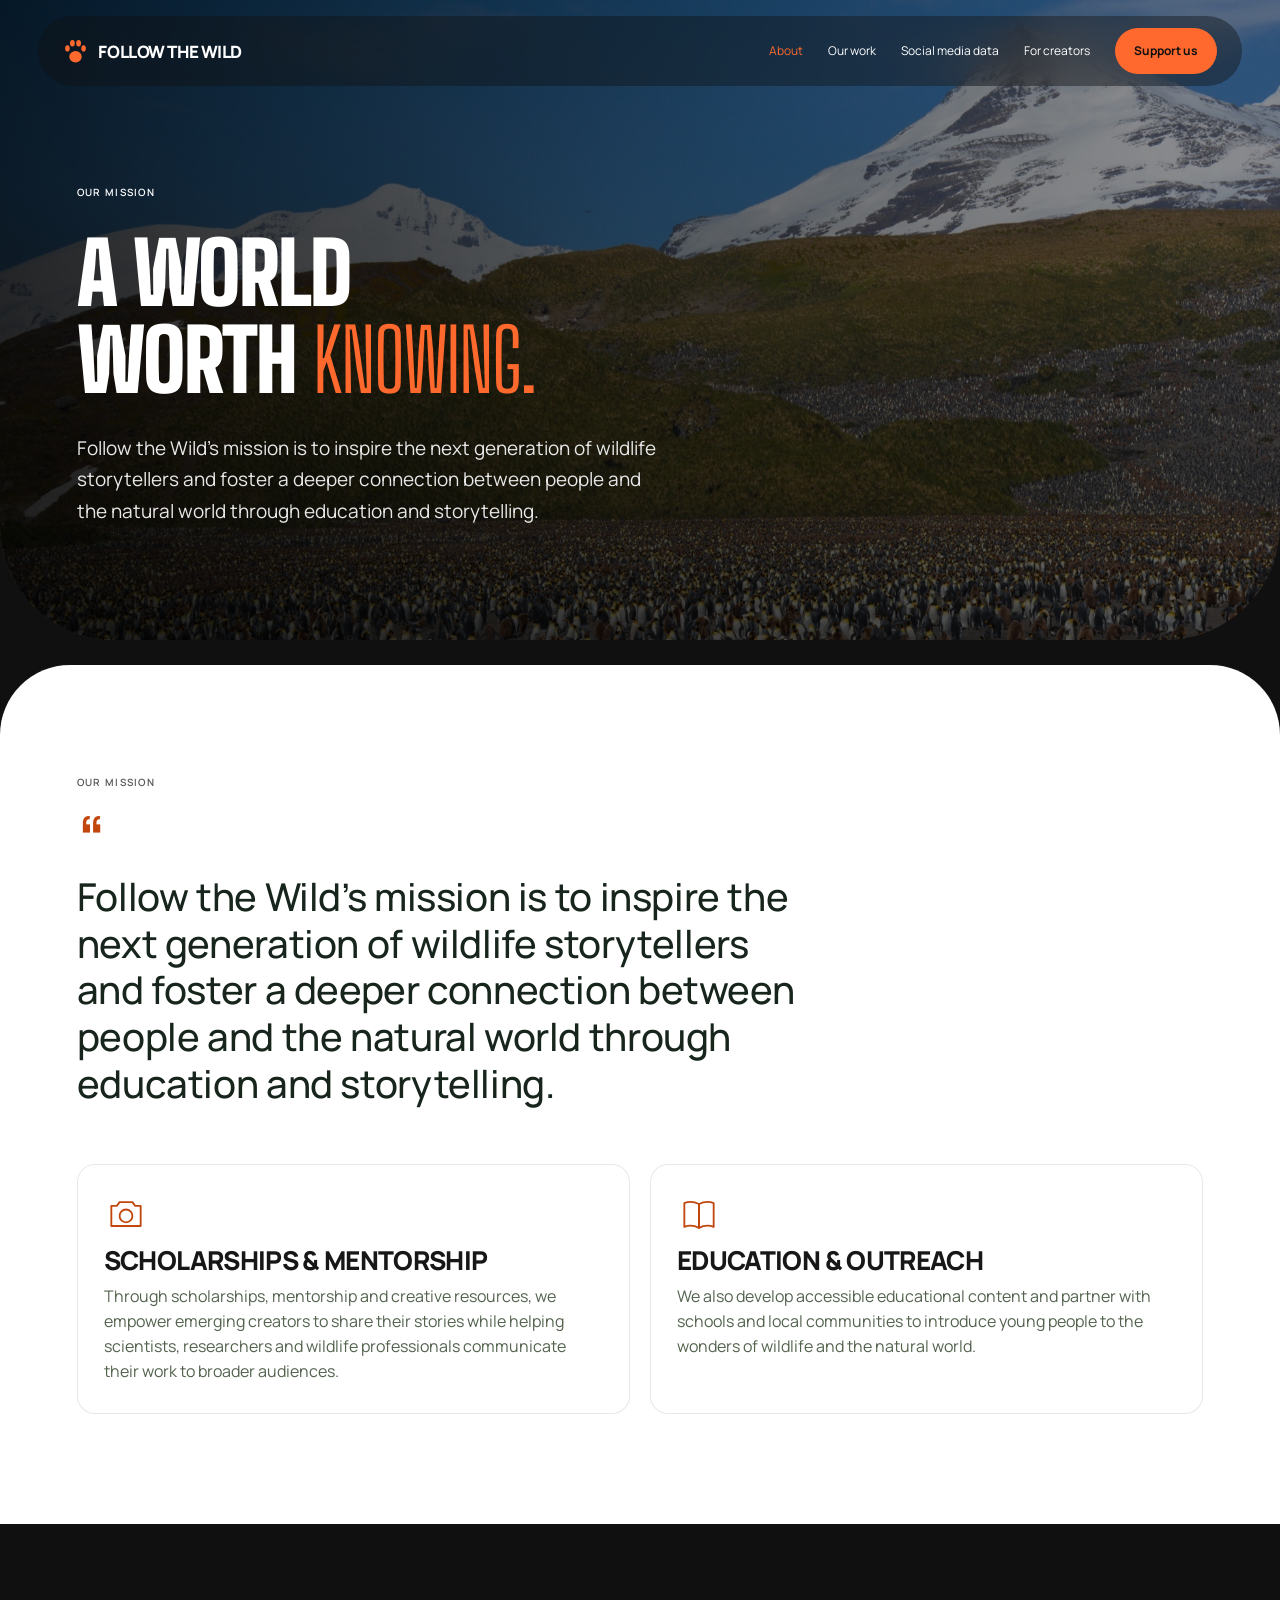
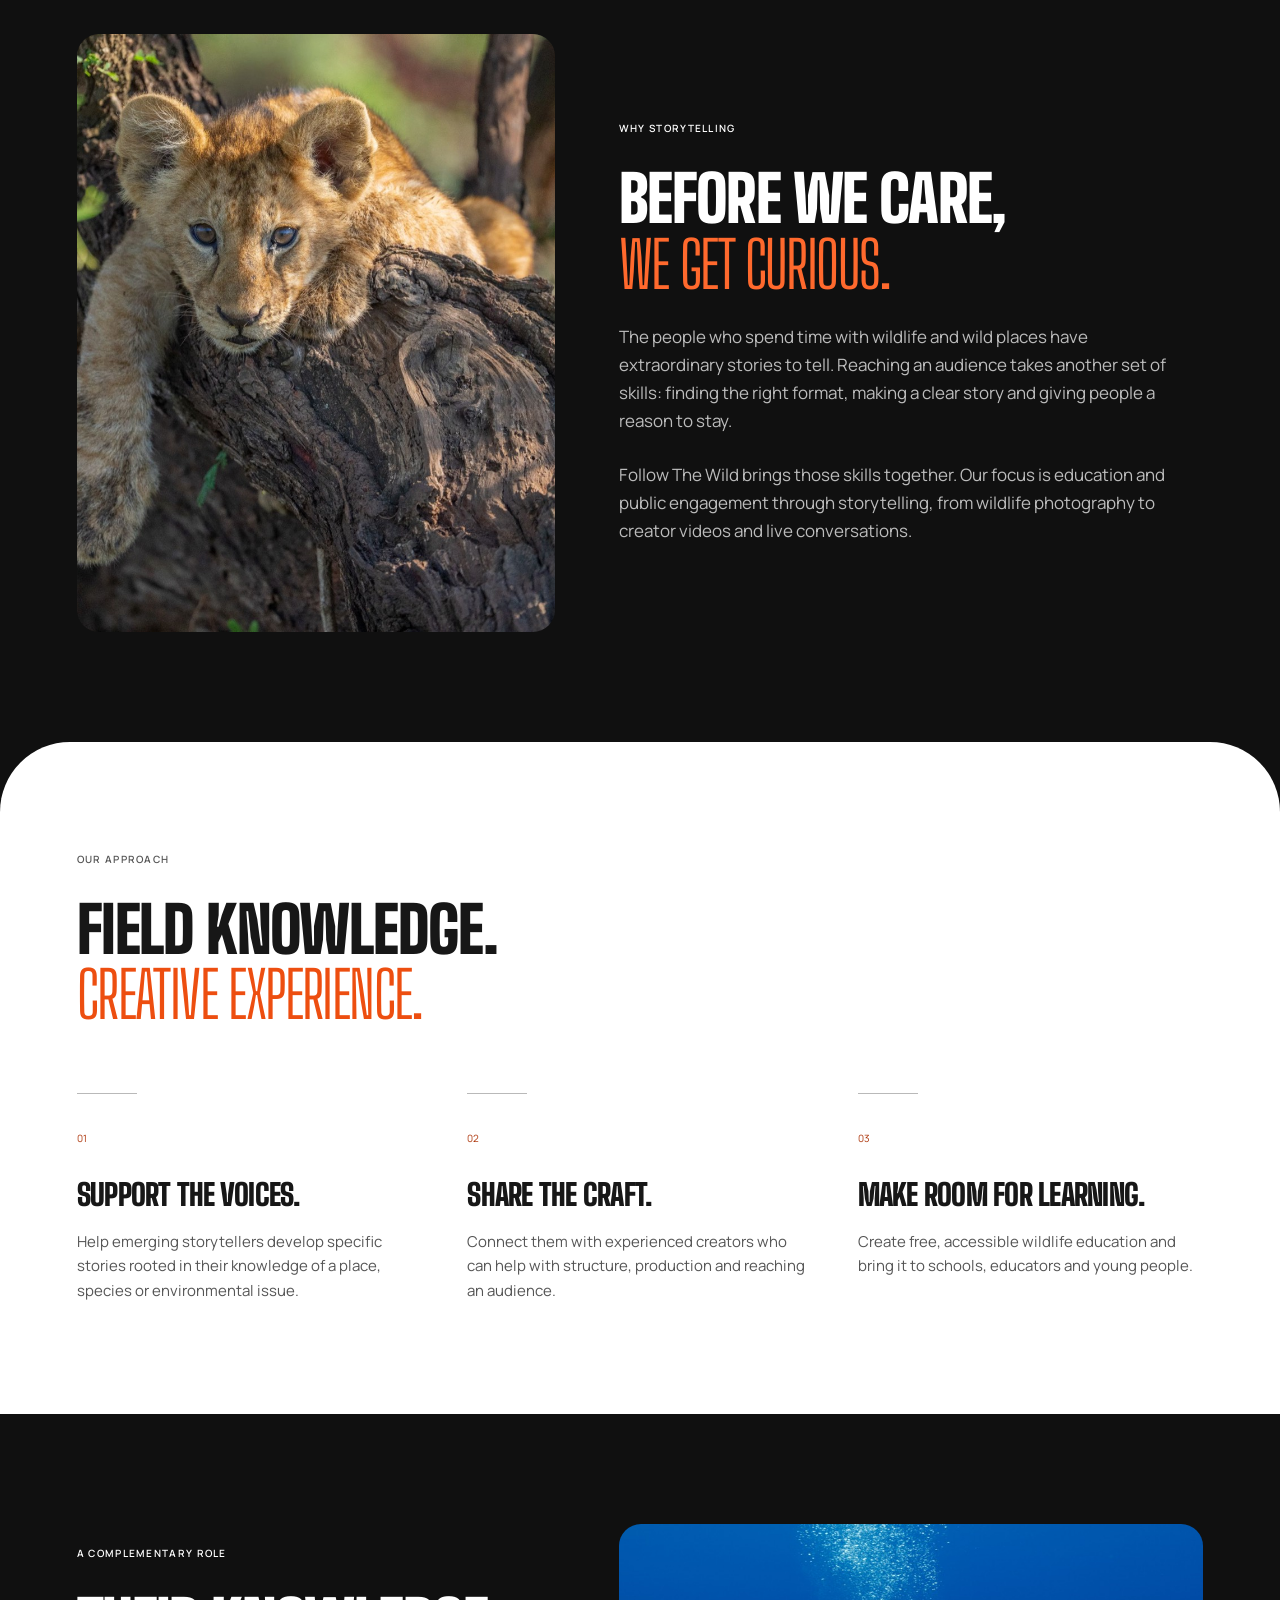
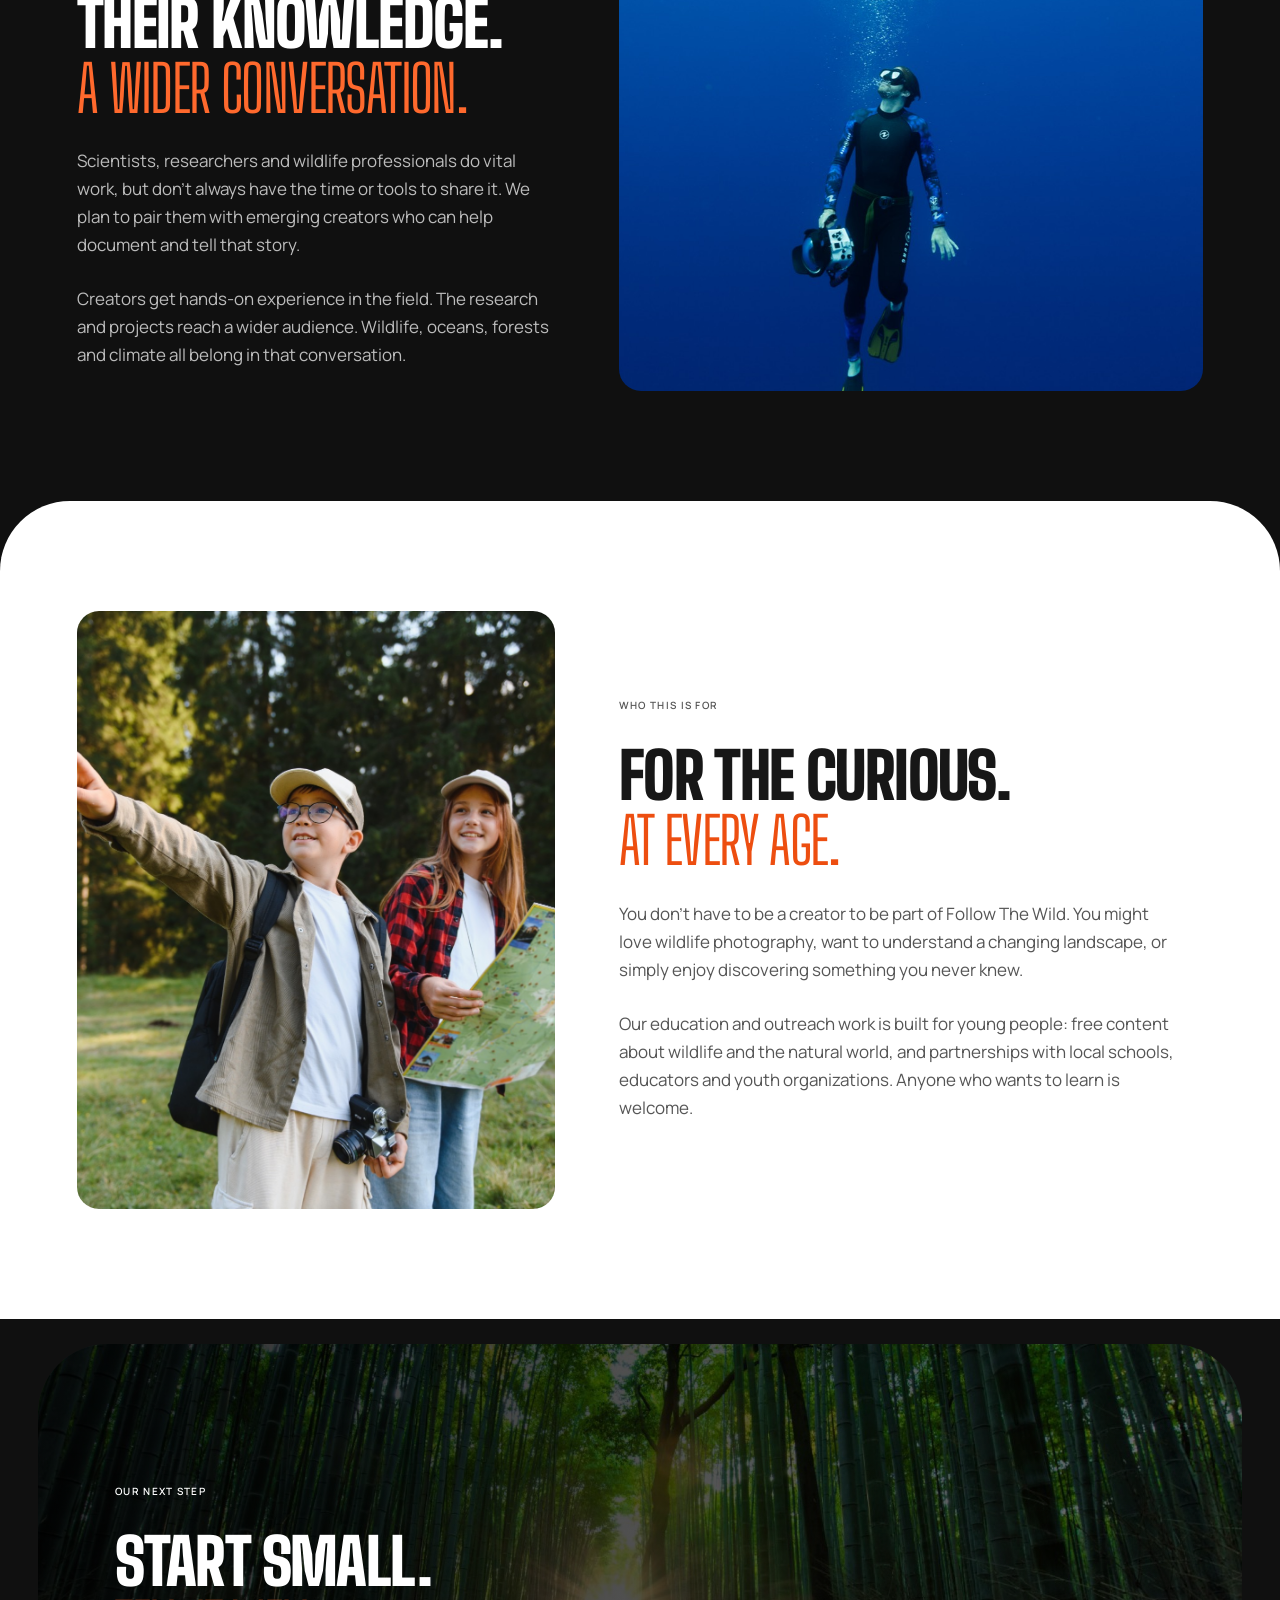
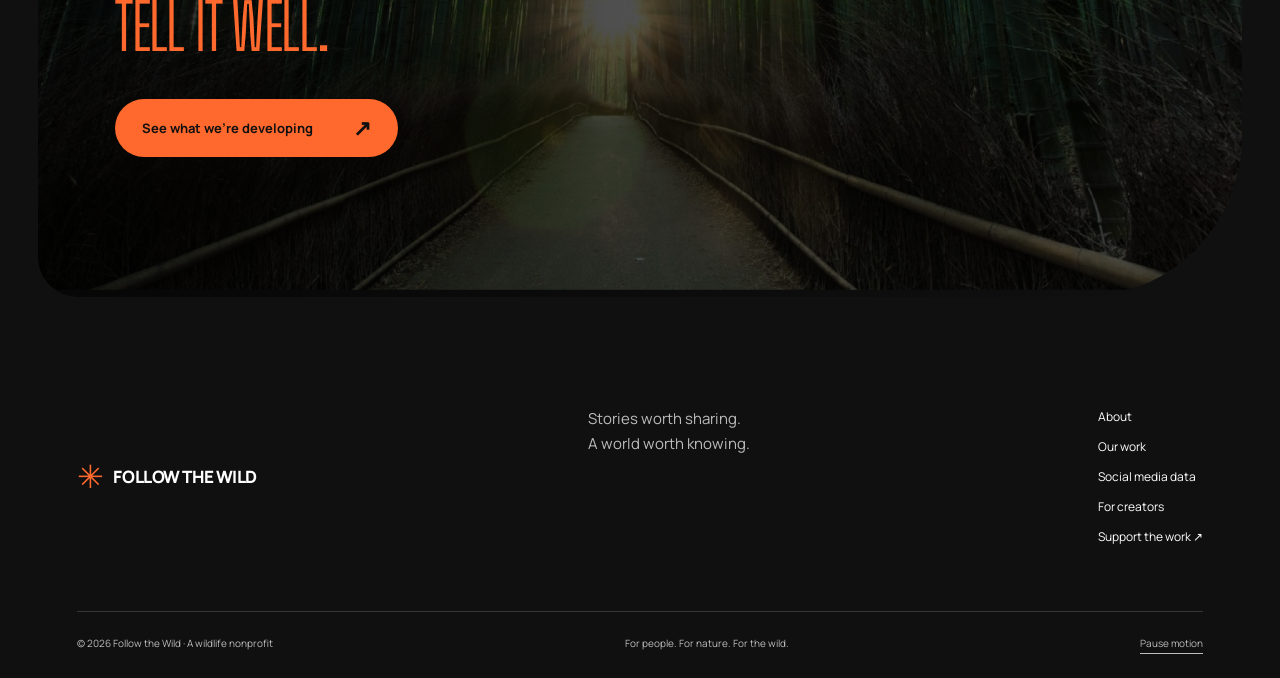
==== about.html @ df93e4a2 "Break up the white on Social media data with two dark sections Co-Authored-By: Claude Opus 5.5 <nore" ====
<!doctype html>
<html lang="en"><head><meta charset="utf-8"><meta name="viewport" content="width=device-width, initial-scale=1"><title>About · Follow the Wild</title><meta name="description" content="Inspiring the next generation of wildlife storytellers and connecting people with the natural world through education and storytelling."><meta property="og:title" content="About · Follow the Wild"><meta property="og:description" content="Inspiring the next generation of wildlife storytellers and connecting people with the natural world through education and storytelling."><meta property="og:image" content="https://followthewild.org/assets/share.jpg"><meta name="theme-color" content="#101b16"><link rel="canonical" href="https://followthewild.org/about.html"><link rel="preconnect" href="https://fonts.googleapis.com"><link rel="preconnect" href="https://fonts.gstatic.com" crossorigin><link href="https://fonts.googleapis.com/css2?family=Manrope:wght@400;500;600;700;800&display=swap" rel="stylesheet"><link rel="stylesheet" href="assets/site.87edfcbe4a2d.css"><link rel="stylesheet" href="assets/organic.951cd10a97c9.css"><script src="assets/site.c8171e35bf1b.js" defer></script><link rel="stylesheet" href="https://fonts.googleapis.com/css2?family=Big+Shoulders+Display:wght@900&display=swap"></head>
<body class="inner-page"><a class="skip" href="#main">Skip to content</a><header class="site-nav"><a class="brand" href="index.html?release=20261112-1"><svg class="brand-paw" viewBox="0 0 24 28" aria-hidden="true"><g fill="currentColor"><ellipse cx="12" cy="19" rx="6" ry="5.5"/><ellipse cx="4.2" cy="11" rx="2.2" ry="3"/><ellipse cx="9" cy="6" rx="2.3" ry="3.2"/><ellipse cx="15" cy="6" rx="2.3" ry="3.2"/><ellipse cx="19.8" cy="11" rx="2.2" ry="3"/></g></svg> FOLLOW THE WILD</a><nav aria-label="Main navigation"><a href="about.html?release=20261112-1" aria-current="page">About</a><a href="programs.html?release=20261112-1">Our work</a><a href="why-it-matters.html?release=20261112-1">Social media data</a><a class="creator-nav" href="get-involved.html?release=20261112-1">For creators</a><a class="button small" href="support.html?release=20261112-1">Support us</a></nav><button class="menu-toggle" aria-expanded="false" aria-controls="mobile-nav">Menu +</button></header><nav id="mobile-nav" class="mobile-nav" aria-label="Mobile navigation" hidden><a href="about.html?release=20261112-1" aria-current="page">About</a><a href="programs.html?release=20261112-1">Our work</a><a href="why-it-matters.html?release=20261112-1">Social media data</a><a href="get-involved.html?release=20261112-1">For creators</a><a href="support.html?release=20261112-1">Support us</a></nav><main id="main"><section class="page-hero"><img src="assets/photos/penguin-colony.jpg" alt="" class="hero-image"><div class="wrap"><p class="eyebrow">Our mission</p><h1>A world<br>worth <em>knowing.</em></h1><p class="intro">Follow the Wild’s mission is to inspire the next generation of wildlife storytellers and foster a deeper connection between people and the natural world through education and storytelling.</p></div></section><section class="section light ab-mission"><div class="wrap"><p class="eyebrow">Our mission</p><p class="ab-statement reveal">Follow the Wild’s mission is to inspire the next generation of wildlife storytellers and foster a deeper connection between people and the natural world through education and storytelling.</p><div class="ab-pair"><article class="wk-tile reveal"><svg class="wk-icon" viewBox="0 0 48 48" aria-hidden="true"><path d="M8 14h6l3-4h14l3 4h6v22H8z"/><circle cx="24" cy="25" r="7"/></svg><h3>Scholarships &amp; mentorship</h3><p>Through scholarships, mentorship and creative resources, we empower emerging creators to share their stories while helping scientists, researchers and wildlife professionals communicate their work to broader audiences.</p></article><article class="wk-tile reveal"><svg class="wk-icon" viewBox="0 0 48 48" aria-hidden="true"><path d="M8 11c5-2 10-2 16 1v26c-6-3-11-3-16-1z"/><path d="M40 11c-5-2-10-2-16 1v26c6-3 11-3 16-1z"/></svg><h3>Education &amp; outreach</h3><p>We also develop accessible educational content and partner with schools and local communities to introduce young people to the wonders of wildlife and the natural world.</p></article></div></div></section><section class="section  wk-feature"><div class="wrap"><div class="wk-split"><figure class="wk-photo reveal"><img src="assets/photos/field/cub-in-tree.jpg" alt="A young cub peering out from a tree" loading="lazy"></figure><div><p class="eyebrow">Why storytelling</p><h2 class="reveal">Before we care,<br><em>we get curious.</em></h2><p class="body-copy">The people who spend time with wildlife and wild places have extraordinary stories to tell. Reaching an audience takes another set of skills: finding the right format, making a clear story and giving people a reason to stay.</p><p class="body-copy">Follow The Wild brings those skills together. Our focus is education and public engagement through storytelling, from wildlife photography to creator videos and live conversations.</p></div></div></div></section><section class="section light"><div class="wrap"><p class="eyebrow">Our approach</p><h2 class="reveal">Field knowledge.<br><em>Creative experience.</em></h2><div class="steps"><article class="reveal"><span>01</span><h3>Support the voices.</h3><p>Help emerging storytellers develop specific stories rooted in their knowledge of a place, species or environmental issue.</p></article><article class="reveal"><span>02</span><h3>Share the craft.</h3><p>Connect them with experienced creators who can help with structure, production and reaching an audience.</p></article><article class="reveal"><span>03</span><h3>Make room for learning.</h3><p>Create free, accessible wildlife education and bring it to schools, educators and young people.</p></article></div></div></section><section class="section  wk-feature"><div class="wrap"><div class="wk-split wk-flip"><figure class="wk-photo reveal"><img src="assets/photos/diver.jpg" style="object-position:50% 68%" alt="A diver exploring underwater" loading="lazy"></figure><div><p class="eyebrow">A complementary role</p><h2 class="reveal">Their knowledge.<br><em>A wider conversation.</em></h2><p class="body-copy">Scientists, researchers and wildlife professionals do vital work, but don’t always have the time or tools to share it. We plan to pair them with emerging creators who can help document and tell that story.</p><p class="body-copy">Creators get hands-on experience in the field. The research and projects reach a wider audience. Wildlife, oceans, forests and climate all belong in that conversation.</p></div></div></div></section><section class="section light wk-feature"><div class="wrap"><div class="wk-split"><figure class="wk-photo reveal"><img src="assets/photos/kids-explorers.jpg" alt="Two kids exploring outdoors with a map and a camera" loading="lazy"></figure><div><p class="eyebrow">Who this is for</p><h2 class="reveal">For the curious.<br><em>At every age.</em></h2><p class="body-copy">You don’t have to be a creator to be part of Follow The Wild. You might love wildlife photography, want to understand a changing landscape, or simply enjoy discovering something you never knew.</p><p class="body-copy">Our education and outreach work is built for young people: free content about wildlife and the natural world, and partnerships with local schools, educators and youth organizations. Anyone who wants to learn is welcome.</p></div></div></div></section><section class="closing"><img src="assets/photos/bamboo-path.jpg" alt="A path through a bamboo forest with sunlight at the end" loading="lazy"><div class="wrap"><p class="eyebrow">Our next step</p><h2 class="reveal">Start small.<br><em>Tell it well.</em></h2><a class="button" href="programs.html?release=20261112-1">See what we’re developing <span>↗</span></a></div></section></main><footer><div class="footer-top"><a class="brand" href="index.html?release=20261112-1"><span class="brand-symbol">✳</span> FOLLOW THE WILD</a><p>Stories worth sharing.<br>A world worth knowing.</p><div class="footer-links"><a href="about.html?release=20261112-1" aria-current="page">About</a><a href="programs.html?release=20261112-1">Our work</a><a href="why-it-matters.html?release=20261112-1">Social media data</a><a href="get-involved.html?release=20261112-1">For creators</a><a href="support.html?release=20261112-1">Support the work ↗</a></div></div><div class="footer-base"><span>© 2026 Follow the Wild · A wildlife nonprofit</span><span>For people. For nature. For the wild.</span><button id="motion-toggle" aria-pressed="false">Pause motion</button></div></footer></body></html>
---- assets/site.87edfcbe4a2d.css ----
:root{--bg:#101b16;
  --panel:#17271f;
  --ink:#eff0e8;
  --muted:#abb8ad;
  --orange:#ff692d;
  --paper:#e9ede4;
  --dark:#17251c;
  --rule:rgba(225,235,219,.18);
  --display:'Big Shoulders Display',Impact,'Arial Narrow',sans-serif;
  --body:'Public Sans',Arial,sans-serif;
  --mono:'IBM Plex Mono',monospace;
  color-scheme:dark}
*{box-sizing:border-box}
html{scroll-behavior:smooth;
  scroll-padding-top:100px}
body{margin:0;
  background:var(--bg);
  color:var(--ink);
  font:400 16px/1.65 var(--body);
  overflow-x:hidden}
a{color:inherit;
  text-decoration:none}
button,input,textarea{font:inherit}
button,a,input,textarea,summary{-webkit-tap-highlight-color:transparent}
button{cursor:pointer}
button:focus-visible,a:focus-visible,input:focus-visible,textarea:focus-visible,summary:focus-visible{outline:3px solid var(--orange);
  outline-offset:5px}
img{display:block;
  max-width:100%;
  object-fit:cover}
h1,h2,h3,p,figure{margin:0}
h1,h2,h3{font-family:var(--display);
  font-weight:800;
  line-height:.96;
  text-transform:uppercase}
h1{font-size:clamp(72px,9vw,144px);
  letter-spacing:-.025em}
h2{font-size:clamp(46px,5.9vw,88px);
  letter-spacing:-.025em}
h3{font-size:32px;
  line-height:1.05}
em{font-style:normal;
  color:var(--orange)}
[hidden]{display:none!important}
.wrap{width:min(1440px,100%);
  padding:0 6vw;
  margin:auto}
.eyebrow{font:500 11px/1.5 var(--mono);
  text-transform:uppercase;
  letter-spacing:.15em;
  margin-bottom:30px}
.button{display:inline-flex;
  align-items:center;
  justify-content:space-between;
  gap:40px;
  padding:17px 24px;
  background:var(--orange);
  color:#101b16;
  font-size:13px;
  font-weight:700;
  border:1px solid transparent;
  transition:background .2s,transform .2s}
.button:hover{background:#ff8a59;
  transform:translateY(-3px)}
.button span{font-size:22px;
  line-height:1}
.button.small{padding:12px 18px;
  font-size:12px;
  gap:24px}
.text-link{display:inline-block;
  padding-bottom:5px;
  border-bottom:1px solid var(--orange);
  font-weight:600;
  font-size:14px;
  margin-top:26px}
.skip{position:fixed;
  top:-100px;
  left:20px;
  z-index:101;
  padding:12px;
  background:var(--orange);
  color:var(--bg)}
.skip:focus{top:10px}
.site-nav{height:88px;
  padding:0 4vw;
  position:fixed;
  top:0;
  left:0;
  right:0;
  z-index:50;
  display:flex;
  align-items:center;
  justify-content:space-between;
  border-bottom:1px solid rgba(255,255,255,.18);
  transition:background .3s;
  backdrop-filter:blur(6px);
  background:rgba(9,17,12,.25)}
.site-nav.scrolled{background:rgba(16,27,22,.95)}
.brand{display:flex;
  align-items:center;
  gap:10px;
  font:800 24px/1 var(--display);
  letter-spacing:.01em;
  white-space:nowrap}
.brand-symbol{font:40px/1 Arial;
  color:var(--orange)}
.site-nav nav{display:flex;
  align-items:center;
  gap:34px}
.site-nav nav>a:not(.button){font-size:12px}
.site-nav a[aria-current]{color:var(--orange)}
.menu-toggle{display:none;
  color:var(--ink);
  background:none;
  border:1px solid var(--rule);
  padding:9px 14px}
.mobile-nav{position:fixed;
  inset:80px 0 0;
  z-index:49;
  padding:40px 6vw;
  background:var(--bg)}
.mobile-nav a{display:block;
  font:800 40px/1.5 var(--display);
  border-bottom:1px solid var(--rule)}
.hero{height:min(960px,100svh);
  min-height:720px;
  position:relative;
  isolation:isolate;
  background:#142218;
  overflow:hidden}
.hero-image{position:absolute;
  inset:0;
  width:100%;
  height:100%;
  z-index:-3}
.hero .hero-image{object-position:70% 40%;
  animation:kenburns 22s ease-in-out infinite alternate;
  filter:brightness(.75)}
.hero:after,.page-hero:after{content:'';
  position:absolute;
  inset:0;
  z-index:-2;
  background:linear-gradient(90deg,rgba(9,21,14,.88),rgba(9,21,14,.2) 78%),linear-gradient(0deg,rgba(9,21,14,.55),transparent 60%)}
.hero-content{height:100%;
  display:flex;
  flex-direction:column;
  justify-content:flex-end;
  padding-top:140px;
  padding-bottom:32px}
.hero .eyebrow{margin-bottom:16px;
  font-size:10px}
.live-dot{display:inline-block;
  width:6px;
  height:6px;
  border-radius:50%;
  background:var(--orange);
  margin-right:8px;
  box-shadow:0 0 16px var(--orange);
  animation:pulse 2s infinite}
.hero h1{font-size:clamp(88px,13.5vw,210px);
  line-height:.85;
  letter-spacing:-.025em;
  margin:10px 0 34px}
.verb-slot{height:.93em;
  display:block;
  overflow:hidden}
.verb-slot>span{display:inline-block;
  transition:transform .45s cubic-bezier(.7,0,.25,1),opacity .4s;
  transform:translateY(0);
  opacity:1}
.verb-slot>span.out{transform:translateY(-105%);
  opacity:0}
.verb-slot>span.enter{transition:none;
  transform:translateY(105%);
  opacity:0}
.wild-word{display:block;
  color:var(--orange)}
.hero-bottom{display:flex;
  align-items:center;
  justify-content:space-between;
  gap:30px;
  max-width:980px}
.hero-bottom p{font-size:16px;
  line-height:1.6}
.hero-caption{display:flex;
  justify-content:space-between;
  padding-top:38px;
  margin-top:34px;
  border-top:1px solid var(--rule);
  font:10px/1.5 var(--mono);
  letter-spacing:.08em}
.hero-index{position:absolute;
  right:4vw;
  top:50%;
  font:11px var(--mono);
  writing-mode:vertical-rl;
  letter-spacing:.1em}
.hero-index span{color:var(--orange)}
.hero-lines{position:absolute;
  inset:0 4vw;
  border-inline:1px solid rgba(255,255,255,.07);
  z-index:-1;
  pointer-events:none}
.ticker{background:var(--orange);
  color:var(--bg);
  overflow:hidden;
  padding:14px 0;
  font:800 26px/1 var(--display);
  letter-spacing:.03em}
.ticker>div{display:flex;
  width:max-content;
  white-space:pre;
  animation:marquee 45s linear infinite}
.ticker i{font:24px/1 Arial;
  padding:0 32px}
.section{padding:115px 0}
.light{background:var(--paper);
  color:var(--dark)}
.light .eyebrow{color:#61705f}
.light em{color:#b93e0d}
.manifesto h2{max-width:1020px}
.offset-copy{margin:42px 0 0 45%;
  max-width:650px}
.offset-copy p+p{margin-top:20px}
.two-col{display:grid;
  grid-template-columns:1fr 1fr;
  gap:7vw;
  align-items:start}
.body-copy{margin-top:26px;
  max-width:560px;
  color:var(--muted);
  font-size:17px}
.light .body-copy{color:#53634e}
.section-top{display:grid;
  grid-template-columns:1.1fr .9fr;
  gap:8vw;
  align-items:center}
.stat-teaser{border-top:1px solid #bec9b7;
  padding-top:30px}
.stat-teaser strong{font:800 clamp(110px,14vw,200px)/1 var(--display);
  color:#b93e0d}
.stat-teaser .unit{font-size:.5em;
  vertical-align:top}
.stat-teaser p{font-size:20px}
.source-label{display:block;
  font:10px/1.6 var(--mono);
  margin-top:14px;
  opacity:.8}
.network{position:relative;
  aspect-ratio:600/440;
  align-self:center;
  margin:25px -15px}
.network svg{width:100%;
  height:100%}
.network-lines path{fill:none;
  stroke:var(--orange);
  stroke-width:1;
  stroke-dasharray:8 8;
  opacity:.5;
  animation:flow 30s linear infinite}
.orbit{fill:none;
  stroke:var(--rule);
  stroke-dasharray:3 8;
  transform-origin:center;
  animation:spin 75s linear infinite}
.orbit.second{animation-direction:reverse}
.node{position:absolute;
  background:var(--bg);
  border:1px solid #50604c;
  padding:9px 12px;
  font:9px var(--mono);
  letter-spacing:.05em;
  transform:translate(-50%,-50%);
  white-space:nowrap}
.n1{top:20%;
  left:18%}
.n2{top:16%;
  left:80%}
.n3{top:73%;
  left:87%}
.n4{top:77%;
  left:16%}
.node.center{top:50%;
  left:50%;
  width:100px;
  height:100px;
  border-radius:50%;
  display:flex;
  flex-direction:column;
  align-items:center;
  justify-content:center;
  background:var(--orange);
  border:0;
  color:var(--bg);
  font:800 25px/.9 var(--display);
  box-shadow:0 0 70px #ff692d18;
  animation:nodepulse 5s ease-in-out infinite}
.node.center b{font:800 38px/1 var(--display)}
.network-caption{position:absolute;
  bottom:-6%;
  width:100%;
  text-align:center;
  font:10px var(--mono);
  color:var(--muted)}
.photo-strip{display:grid;
  grid-template-columns:1fr 1.3fr 1fr;
  gap:12px;
  padding:0 3vw}
.photo-strip figure{height:420px;
  position:relative;
  overflow:hidden}
.photo-strip img{width:100%;
  height:100%;
  transition:transform 1.2s}
.photo-strip figure:hover img{transform:scale(1.06)}
.photo-strip figcaption{position:absolute;
  bottom:20px;
  left:20px;
  font:10px var(--mono);
  padding:6px 10px;
  background:#101b16a8}
.closing{position:relative;
  isolation:isolate;
  padding:150px 0;
  overflow:hidden}
.closing>img{position:absolute;
  inset:0;
  width:100%;
  height:100%;
  z-index:-2;
  filter:brightness(.45);
  object-position:50% 60%}
.closing:after{content:'';
  position:absolute;
  inset:0;
  background:linear-gradient(90deg,#101b16b0,transparent);
  z-index:-1}
.closing h2{max-width:1000px;
  margin-bottom:40px}
.closing em{color:#ff8757}
.page-hero{position:relative;
  isolation:isolate;
  min-height:650px;
  padding:190px 0 85px;
  overflow:hidden}
.page-hero .hero-image{filter:brightness(.68)}
.page-hero h1{max-width:1100px}
.intro{font-size:19px;
  max-width:590px;
  margin-top:28px;
  color:#e0e6db}
.steps{display:grid;
  grid-template-columns:repeat(3,1fr);
  gap:35px;
  margin-top:65px}
.steps article{border-top:1px solid var(--rule);
  padding-top:24px}
.light .steps article{border-color:#c0cab9}
.steps article>span{font:11px var(--mono);
  color:var(--orange)}
.light .steps article>span{color:#99400e}
.steps h3{margin:30px 0 20px}
.steps p{font-size:15px;
  color:var(--muted)}
.light .steps p{color:#53634e}
.collaboration-list{margin-top:100px}
.collaboration-list article{display:grid;
  grid-template-columns:.2fr 1fr 1fr;
  gap:30px;
  border-top:1px solid var(--rule);
  padding-block:35px;
  align-items:center}
.collaboration-list article>span{font:12px var(--mono);
  color:var(--orange)}
.collaboration-list article p{color:var(--muted);
  font-size:15px}
.join-note{margin-top:35px;
  padding:25px 0;
  border-top:1px solid #bac5b4}
.join-note p{font-size:15px;
  margin-top:10px}
.join-panel{background:#dce3d5;
  padding:35px;
  color:var(--dark)}
.preview-note{font-size:12px;
  margin-top:12px;
  color:#52624a}
.join-panel form{margin-top:25px}
.join-panel label,.join-panel legend{display:block;
  font-size:12px;
  font-weight:600;
  margin-bottom:8px}
.join-panel label>span:not(.chips span),legend span{font-size:10px;
  color:#52624a;
  font-weight:400}
input:not([type=checkbox]),textarea{width:100%;
  background:#eef1e9;
  border:1px solid #b5c1ab;
  border-radius:0;
  padding:12px;
  color:var(--dark);
  margin-bottom:20px;
  font-size:15px}
fieldset{border:0;
  margin:0 0 22px;
  padding:0}
.chips{display:flex;
  flex-wrap:wrap;
  gap:6px}
.chips label{position:relative;
  cursor:pointer;
  margin:0}
.chips input{position:absolute;
  opacity:0}
.chips span{display:block;
  padding:8px 12px;
  border:1px solid #aebba3;
  font-size:11px}
.chips input:checked+span{background:var(--dark);
  color:var(--paper);
  border-color:var(--dark)}
.chips input:focus-visible+span{outline:3px solid var(--orange);
  outline-offset:2px}
#form-status{font-size:13px;
  margin-top:18px}
.faq details{border-top:1px solid var(--rule);
  padding:24px 0}
.faq summary{cursor:pointer;
  font-size:17px;
  list-style:none;
  display:flex;
  justify-content:space-between;
  gap:20px}
.faq summary:after{content:'+';
  color:var(--orange)}
.faq details[open] summary:after{content:'−'}
.faq details p{color:var(--muted);
  font-size:15px;
  padding-top:20px}
.why-hero{padding:190px 0 95px;
  background:radial-gradient(ellipse at 90% 10%,#354329,#101b16 65%);
  position:relative;
  overflow:hidden}
.why-hero h1{max-width:1100px}
.why-hero .intro{max-width:650px}
.why-hero:after{content:'';
  width:500px;
  height:500px;
  border:1px solid #ff692d40;
  border-radius:50%;
  position:absolute;
  right:-180px;
  top:70px;
  box-shadow:0 0 0 80px #ff692d08,0 0 0 160px #ff692d05;
  pointer-events:none}
.chapter{display:flex;
  align-items:center;
  justify-content:space-between;
  border-bottom:1px solid #bfc8b7;
  padding-bottom:20px;
  margin-bottom:45px;
  font:11px var(--mono);
  letter-spacing:.06em}
.chart-layout{display:grid;
  grid-template-columns:.8fr 1.2fr;
  gap:7vw;
  align-items:start}
.chart-layout h2{font-size:clamp(45px,5vw,74px)}
.chart-layout p{margin-top:25px;
  color:#53634e}
.chart-head{font-size:13px;
  font-weight:600;
  margin-bottom:25px}
.chart-sub{font:10px/1.6 var(--mono);
  opacity:.8;
  margin-bottom:28px}
.bar-row{margin-bottom:25px}
.bar-label{display:flex;
  justify-content:space-between;
  align-items:center;
  font-size:13px;
  margin-bottom:8px}
.bar-label b{font:800 26px var(--display)}
.bar-track{background:#cfd8c6;
  height:22px;
  position:relative}
.bar-fill{height:100%;
  width:var(--value);
  background:#bd440f;
  transform-origin:left;
  transition:transform 1.4s cubic-bezier(.16,1,.3,1);
  transition-delay:var(--delay,0s)}
.bar-row:nth-of-type(2) .bar-fill{background:#75806a}
.bar-row:nth-of-type(3) .bar-fill{background:#889779}
.bar-row:nth-of-type(4) .bar-fill{background:#9aaa89}
.chart-axis{display:flex;
  justify-content:space-between;
  font:9px var(--mono);
  margin-top:12px;
  color:#52624a}
.chart-source{border-top:1px solid #bfc8b7;
  padding-top:16px;
  margin-top:24px;
  font:10px/1.8 var(--mono);
  color:#52624a}
.chart-source a{text-decoration:underline;
  text-underline-offset:3px}
.dark-chart .chapter{border-color:var(--rule)}
.dark-chart .chart-layout p{color:var(--muted)}
.line-chart{width:100%;
  height:auto;
  overflow:visible}
.line-chart text{font-family:var(--mono);
  font-size:12px;
  fill:var(--muted)}
.line-chart .value-label{fill:var(--ink);
  font-family:var(--display);
  font-size:28px;
  font-weight:800}
.line-chart .grid{stroke:var(--rule);
  stroke-width:1}
.line-chart .line-path{fill:none;
  stroke:var(--orange);
  stroke-width:4;
  stroke-dasharray:1;
  stroke-dashoffset:0;
  transition:stroke-dashoffset 2s ease}
.line-chart .point{fill:var(--bg);
  stroke:var(--orange);
  stroke-width:3}
.dark-chart .chart-source{color:var(--muted);
  border-color:var(--rule)}
.data-notes{margin-top:40px;
  font-size:12px;
  color:var(--muted)}
.data-notes summary{cursor:pointer;
  color:var(--ink)}
.data-notes table{width:100%;
  border-collapse:collapse;
  margin-top:15px}
.data-notes th,.data-notes td{text-align:left;
  padding:10px 0;
  border-bottom:1px solid var(--rule)}
.evidence-pair{display:grid;
  grid-template-columns:1fr 1fr;
  gap:8vw;
  margin-top:55px}
.evidence-pair article{border-top:1px solid #bfc8b7;
  padding-top:30px}
.evidence-pair strong{font:800 100px/1 var(--display);
  color:#b93e0d}
.evidence-pair h3{font-size:28px;
  margin-top:16px}
.evidence-pair p{font-size:15px;
  color:#53634e;
  margin-top:16px}
.reading{max-width:800px;
  margin:auto}
.reading h2{margin-bottom:30px}
.reading p{color:var(--muted);
  font-size:18px;
  margin-top:20px}
.reading .text-link{color:var(--ink)}
footer{padding:65px 6vw 24px;
  border-top:1px solid var(--rule)}
.footer-top{display:grid;
  grid-template-columns:1fr 1fr auto;
  gap:35px;
  padding-bottom:65px}
.footer-top p{font-size:15px;
  color:var(--muted)}
.footer-links{display:grid;
  gap:10px;
  font-size:12px}
.footer-base{border-top:1px solid var(--rule);
  padding-top:24px;
  display:flex;
  justify-content:space-between;
  gap:20px;
  font:10px var(--mono);
  color:var(--muted)}
#motion-toggle{color:inherit;
  background:none;
  border:0;
  border-bottom:1px solid var(--muted);
  padding:0 0 3px;
  font:inherit}
.motion-on .reveal{opacity:0;
  transform:translateY(35px);
  transition:opacity .8s,transform 1s cubic-bezier(.16,1,.3,1)}
.motion-on .reveal.visible{opacity:1;
  transform:none}
.motion-on .chart:not(.visible) .bar-fill{transform:scaleX(0)}
.motion-on .chart:not(.visible) .line-path{stroke-dashoffset:1}
.motion-paused *{animation-play-state:paused!important;
  transition:none!important}
.motion-paused .reveal{opacity:1!important;
  transform:none!important}
.motion-paused .bar-fill{transform:none!important}
.motion-paused .line-path{stroke-dashoffset:0!important}
@keyframes kenburns{from{transform:scale(1)}
to{transform:scale(1.07)}
}
@keyframes marquee{to{transform:translateX(-50%)}
}
@keyframes pulse{50%{opacity:.5;
  box-shadow:0 0 5px var(--orange)}
}
@keyframes flow{to{stroke-dashoffset:-400}
}
@keyframes spin{to{transform:rotate(360deg)}
}
@keyframes nodepulse{50%{box-shadow:0 0 80px #ff692d40}
}

@media(min-width:1600px){.hero-content{padding-top:160px}
.hero h1{font-size:210px}
.hero{max-height:1100px}
}

@media(max-width:1000px){.site-nav nav{gap:20px}
.brand{font-size:21px}
.wrap{padding-inline:5vw}
.hero h1{font-size:16vw}
.hero{min-height:740px}
.photo-strip figure{height:320px}
.two-col{gap:5vw}
.section{padding:85px 0}
.network .node{font-size:8px}
.node.center{font-size:25px;
  width:80px;
  height:80px}
.n3{left:81%}
.n4{left:20%}
.footer-top{grid-template-columns:1fr 1fr}
.footer-links{grid-column:2;
  grid-row:1/3}
.chart-layout{gap:5vw}
.join-panel{padding:25px}
}

@media(max-width:760px){.site-nav{height:74px;
  padding-inline:5vw}
.site-nav nav{display:none}
.menu-toggle{display:block}
.mobile-nav{top:74px}
.hero{height:90svh;
  min-height:670px;
  max-height:900px}
.hero-content{padding-top:120px;
  padding-bottom:25px}
.hero .hero-image{object-position:65% 50%}
.hero:after{background:linear-gradient(0deg,rgba(9,21,14,.9),rgba(9,21,14,.15) 100%)}
.hero h1{font-size:21vw;
  margin-bottom:30px}
.hero .eyebrow{font-size:9px;
  max-width:250px}
.hero-bottom{display:block}
.hero-bottom p{font-size:14px}
.hero-bottom .button{margin-top:24px}
.hero-caption{padding-top:22px;
  margin-top:28px;
  font-size:8px;
  gap:20px}
.hero-caption>span{max-width:190px}
.hero-index{display:none}
.ticker{font-size:21px}
.ticker i{font-size:20px;
  padding:0 20px}
.section{padding:70px 0}
.eyebrow{font-size:10px;
  margin-bottom:24px}
h2{font-size:clamp(43px,10vw,65px)}
.offset-copy{margin:30px 0 0}
.offset-copy p{font-size:15px}
.two-col,.section-top,.chart-layout{grid-template-columns:1fr;
  gap:40px}
.body-copy{font-size:15px}
.network{margin:10px auto 25px;
  width:100%;
  max-width:540px}
.photo-strip{gap:8px;
  padding:0 5vw;
  grid-template-columns:1fr 1fr}
.photo-strip figure{height:260px}
.photo-strip figure:last-child{display:none}
.photo-strip figcaption{left:10px;
  bottom:10px;
  font-size:8px}
.stat-teaser strong{font-size:135px}
.stat-teaser p{font-size:18px}
.closing{padding:95px 0}
.page-hero{min-height:590px;
  padding:155px 0 65px}
.page-hero h1,.why-hero h1{font-size:clamp(65px,14vw,104px)}
.intro{font-size:16px}
.steps{grid-template-columns:1fr;
  gap:35px;
  margin-top:40px}
.steps h3{margin:18px 0 14px}
.collaboration-list{margin-top:55px}
.collaboration-list article{grid-template-columns:30px 1fr;
  gap:15px}
.collaboration-list article p{grid-column:2}
.footer-top{grid-template-columns:1fr;
  gap:25px;
  padding-bottom:35px}
.footer-links{grid-column:1;
  grid-row:auto;
  display:flex;
  flex-wrap:wrap;
  gap:20px}
.footer-base{flex-wrap:wrap;
  font-size:9px}
.footer-base>span:nth-child(2){display:none}
.why-hero{padding:155px 0 70px}
.why-hero:after{opacity:.3}
.chapter{font-size:9px;
  gap:20px}
.chart-layout h2{font-size:48px}
.evidence-pair{grid-template-columns:1fr;
  gap:45px}
.evidence-pair strong{font-size:100px}
.reading p{font-size:16px}
.join-panel{padding:24px}
.line-chart .value-label{font-size:24px}
.line-chart text{font-size:12px}
}

@media(prefers-reduced-motion:reduce){html{scroll-behavior:auto}
*,*:before,*:after{animation:none!important;
  transition:none!important}
.reveal{opacity:1!important;
  transform:none!important}
.bar-fill{transform:none!important}
.line-path{stroke-dashoffset:0!important}
}

.replay{display:inline-block;
  background:none;
  color:inherit;
  border:0;
  border-bottom:1px solid currentColor;
  font:10px var(--mono);
  padding:6px 0;
  margin-top:20px;
  opacity:.8}
.reading p.method-note{font-size:11px;
  color:var(--muted);
  border-top:1px solid var(--rule);
  margin-top:40px;
  padding-top:20px}

.network-caption{left:0}
.two-col>* ,.section-top>*,.chart-layout>*{min-width:0}
.chart-head{font-family:var(--body);
  font-size:14px;
  line-height:1.5;
  text-transform:none;
  letter-spacing:0}
.network{min-width:0}

@media(max-width:760px){.line-chart text{font-size:17px}
.line-chart .value-label{font-size:30px}
}
/* Creator-platform focus and the local donation demonstration. */
.platform-statement {padding:22px 6vw; display:flex; align-items:center; gap:35px; border-bottom:1px solid var(--rule);}
.platform-statement>span {font:10px var(--mono); color:var(--orange); letter-spacing:.12em; flex:none;}
.platform-statement p {font-size:15px;}
.mobile-break {display:none;}
.concepts {background:#17271f;}
.concept-intro {font-size:16px; max-width:440px; color:var(--muted);}
.concept-grid {display:grid; grid-template-columns:repeat(3,minmax(0,1fr)); gap:22px; margin-top:50px;}
.concept-card {border:1px solid var(--rule); background:var(--bg);}
.concept-image {height:260px; position:relative; overflow:hidden;}
.concept-image img {width:100%; height:100%; transition:transform 1s;}
.concept-card:hover img {transform:scale(1.06);}
.format-tag {position:absolute; left:15px; bottom:15px; font:10px var(--mono); background:var(--orange); color:var(--bg); padding:8px 12px;}
.concept-copy {padding:28px;}
.concept-copy .eyebrow {font-size:9px; color:var(--muted); margin-bottom:20px;}
.concept-copy h3 {font-size:32px; line-height:1.05;}
.concept-copy>p:last-child {font-size:14px; color:var(--muted); margin-top:22px;}
.funding-band {background:var(--paper); color:var(--dark); padding:85px 0; border-top:1px solid #bac5b4;}
.funding-inner {display:grid; grid-template-columns:1fr auto; gap:60px; align-items:center;}
.funding-inner h2 {font-size:clamp(44px,5vw,74px);}
.funding-inner em {color:#b93e0d;}
.funding-inner p:not(.eyebrow) {max-width:630px; color:#53634e; margin-top:25px; font-size:16px;}
.funding-action {display:grid; gap:14px; min-width:220px;}
.funding-action>span {font:10px var(--mono); color:#53634e;}
.interest-intro {font-size:13px; margin-top:16px; color:#46563f;}
.donation-layout {display:grid; grid-template-columns:1.1fr 1fr; gap:8vw; align-items:start;}
.donation-card {padding:36px; background:var(--dark); color:var(--ink); border:1px solid #40513a;}
.donation-card-top {display:flex; align-items:center; justify-content:space-between; gap:20px; margin-bottom:30px;}
.donation-card-top .eyebrow {color:var(--muted); margin:0;}
.demo-badge {font:9px var(--mono); letter-spacing:.08em; color:var(--orange); border:1px solid #ff692d66; padding:6px 9px;}
.donation-card h3 {font-size:42px;}
.donation-card>p {font-size:14px; color:var(--muted); margin:18px 0 28px;}
.donation-card legend {font-size:12px; margin-bottom:14px;}
.donation-card legend span {color:var(--muted); margin-left:7px;}
.donation-amounts {display:grid; grid-template-columns:repeat(4,1fr); gap:8px;}
.donation-amounts label {position:relative; cursor:pointer;}
.donation-amounts input {position:absolute; opacity:0;}
.donation-amounts span {display:block; padding:13px 8px; border:1px solid #697661; text-align:center; font-size:16px; font-weight:600; transition:background .2s,color .2s;}
.donation-amounts input:checked+span {background:var(--orange); color:var(--bg); border-color:var(--orange);}
.donation-amounts input:focus-visible+span {outline:3px solid var(--orange); outline-offset:3px;}
.custom-option {grid-column:1/-1;}
.custom-option span {font-size:12px;}
#custom-amount-wrap>label {display:block; font-size:12px; margin-bottom:8px;}
#custom-amount {background:#21341f; border-color:#697661; color:var(--ink);}
#custom-amount::placeholder {color:#a2b19a;}
.donation-submit {width:100%; margin-top:5px;}
.donation-submit #donate-label {font-size:14px;}
.donation-disclosure {font-size:11px; color:var(--muted); line-height:1.7; margin-top:16px;}
#donation-status {font-size:12px; margin-top:10px;}
.funding-stage {max-width:750px; border-top:1px solid var(--rule); margin-top:55px; padding-top:25px; font-size:13px; color:var(--muted);}
#donation-dialog {width:min(520px,calc(100% - 36px)); max-height:90svh; padding:40px; border:1px solid #697661; background:var(--bg); color:var(--ink);}
#donation-dialog::backdrop {background:#020a05cc; backdrop-filter:blur(8px);}
#donation-dialog h2 {font-size:60px; margin-top:30px;}
#donation-preview-amount {font-size:22px; margin:25px 0 15px;}
#donation-dialog-description {font-size:14px; color:var(--muted);}
#close-donation {margin-top:28px;}
.button:disabled {cursor:not-allowed; opacity:.6; transform:none;}
@media(min-width:761px) and (max-width:1050px) {.site-nav nav{gap:15px;} .site-nav .brand{font-size:19px;} .site-nav .button.small{padding:10px 14px; gap:15px;} .concept-copy{padding:22px;} .concept-image{height:220px;}}
@media(max-width:760px) {
.platform-statement {display:block; padding-block:22px;}
.platform-statement p {font-size:14px; margin-top:8px;}
.mobile-break {display:block;}
.concept-grid {grid-template-columns:1fr; gap:26px; margin-top:32px;}
.concept-image {height:240px;}
.concept-copy {padding:25px;}
.concept-intro {font-size:15px;}
.funding-inner {grid-template-columns:1fr; gap:30px;}
.funding-band {padding:65px 0;}
.funding-action {justify-self:start;}
.donation-layout {grid-template-columns:1fr; gap:40px;}
.donation-card {padding:26px;}
.donation-amounts {gap:6px;}
.donation-amounts span {font-size:14px; padding-inline:6px;}
.custom-option span {font-size:12px;}
#donation-dialog {padding:28px;}
#donation-dialog h2 {font-size:50px;}
}
@media(max-width:760px) {.page-hero h1{font-size:clamp(52px,14vw,104px);}}
---- assets/organic.951cd10a97c9.css ----
/* Soft forms, editorial typography and motion inspired by currents. */
:root{--bg:#14251f;--panel:#20382e;--ink:#f4f2e9;--muted:#b9c7bb;--orange:#d7a17d;--paper:#eeeee3;--dark:#233b30;--display:'Manrope',Arial,sans-serif;--body:'Manrope',Arial,sans-serif;--mono:'Manrope',Arial,sans-serif;--ease:cubic-bezier(.16,1,.3,1)}
h1,h2,h3{text-transform:none;font-weight:500;line-height:1.08;letter-spacing:-.055em}
h1{font-size:clamp(58px,7vw,112px)}h2{font-size:clamp(40px,5vw,76px)}h3{font-size:30px;letter-spacing:-.035em}
em{font-weight:400}.light em,.funding-inner em{color:#886047}
.eyebrow{letter-spacing:.13em;font-size:10px;font-weight:600}.brand{font-size:17px;letter-spacing:-.025em}.brand-symbol{font-size:32px}
.site-nav{border:0;inset:16px 3vw auto;height:70px;border-radius:100px;background:#14251f35;backdrop-filter:blur(18px);padding:0 25px;transition:background .5s,box-shadow .5s}
.site-nav.scrolled{background:#14251feb;box-shadow:0 8px 30px #08130d22}.site-nav nav{gap:25px}.button{border-radius:100px;padding:17px 26px;transition:background .5s,transform .6s var(--ease),box-shadow .6s}
.button:hover{background:#e3bc9e;transform:translateY(-4px);box-shadow:0 12px 30px #071e1720}.text-link{transition:letter-spacing .5s,border-color .5s}.text-link:hover{letter-spacing:.025em}.menu-toggle{border-radius:30px}
.hero{height:92svh;min-height:690px;max-height:1000px;border-radius:0 0 7vw 7vw}.hero-content{padding-bottom:45px;padding-top:145px;justify-content:center}.hero h1{font-size:clamp(88px,11.5vw,175px);line-height:1.05;letter-spacing:-.075em;margin:14px 0 30px;font-weight:500}.hero .eyebrow{margin-bottom:10px}.hero-caption{margin-top:35px;border:0}.hero-lines,.hero-index{display:none}.hero-bottom{max-width:900px}.hero-bottom p{font-size:17px}.wild-word{color:#e1b494}.hero:after{background:linear-gradient(90deg,#102019d9,#10201922 95%),linear-gradient(0deg,#10201955,transparent)}
.verb-slot{position:relative;height:1.12em;overflow:visible;perspective:900px}.verb-slot>span{transition:none;position:absolute;left:0;top:0;white-space:nowrap}.verb-letter{display:inline-block;transform-origin:50% 80%;will-change:transform,opacity}.verb-ghost{pointer-events:none}.hero .hero-image{animation:none;transform:scale(1.08) translateY(var(--drift,0px))}
.section{padding:110px 0;position:relative}.section.light{border-radius:70px 70px 0 0}.section.light+.section.light{border-radius:0}.audience-opening{margin-top:28px;padding:75px 0 30px!important}.audience-intro{max-width:650px;margin-top:25px;font-size:18px;color:#526452}.audience-opening+#home-daily{padding-top:35px}.audience-link{padding-top:0;padding-bottom:65px}.audience-link .text-link{margin-top:0}.chart-layout{gap:7vw}.chart-layout h2{font-size:clamp(38px,4.2vw,63px)}.chart-layout>div:first-child{position:sticky;top:130px}.chart-layout>div:last-child{border-radius:38px;padding:34px;background:#fff8;box-shadow:0 20px 70px #31433209}.dark-chart .chart-layout>div:last-child{background:#ffffff06;box-shadow:none}.chart-head{letter-spacing:0;font-weight:600}.chart-sub{font-size:11px}.bar-track{border-radius:30px;height:16px;background:#dae0d2;overflow:hidden}.bar-fill{border-radius:30px;background:#aa795c;transition:transform 1.8s var(--ease)}.bar-label b{font-size:25px;font-weight:500}.chart-source{font-size:11px;line-height:1.75}.line-chart .line-path{transition:stroke-dashoffset 2.4s var(--ease);stroke-linecap:round}.line-chart .value-label{font-size:25px;font-weight:500}.line-chart .point{transition:opacity .8s 1s}.motion-on .chart:not(.visible) .point{opacity:0}.chapter{border:0;padding-bottom:0;font-size:10px;opacity:.75}.dark-chart{overflow:hidden}.dark-chart:before{content:'';position:absolute;width:55vw;height:55vw;border-radius:43% 57% 64% 36%;border:1px solid #e2c8a316;right:-20vw;top:0;transform:rotate(var(--turn,0deg));pointer-events:none}
.photo-strip{gap:28px;padding:30px 6vw 75px;align-items:center}.photo-strip figure{border-radius:48% 48% 40px 40px;height:460px;transform:translateY(var(--drift,0px))}.photo-strip figure:nth-child(2){border-radius:40px 40px 48% 48%;height:540px}.photo-strip img{transform:scale(1.08)}.photo-strip figcaption{border-radius:20px;padding:8px 15px;backdrop-filter:blur(10px)}
.concepts{background:var(--bg)}.concept-grid{gap:35px;align-items:start}.concept-card{border:0;background:transparent}.concept-card:nth-child(2){margin-top:65px}.concept-card:nth-child(3){margin-top:125px}.concept-image{height:330px;border-radius:45% 45% 30px 30px}.concept-card:nth-child(2) .concept-image{border-radius:35px 35px 45% 45%}.concept-card:nth-child(3) .concept-image{border-radius:45% 35px 35px 35px}.concept-copy{padding:28px 0}.concept-copy h3{font-size:28px;line-height:1.15}.format-tag{border-radius:30px;background:#f3eddfdf;color:#233b30;font-size:9px;left:20px;bottom:22px}.concept-copy .eyebrow{line-height:1.7}
.steps{gap:45px}.steps article{border:0;position:relative;padding-top:30px}.steps article:before{content:'';position:absolute;width:60px;height:1px;top:0;background:currentColor;opacity:.3;transform-origin:left;transition:transform 1.3s var(--ease)}.motion-on .steps article:not(.visible):before{transform:scaleX(0)}.steps h3{font-size:30px;line-height:1.2}.steps article>span{font-size:10px}.collaboration-list article{border-color:#ecf1e718;border-radius:35px;padding-inline:24px;transition:background .5s}.collaboration-list article:hover{background:#ffffff06}
.network .node{border-radius:40px;border-color:#c2cfb333;padding:13px 18px;background:#23392fe8;font-size:9px}.network .center{background:#d7b799;color:var(--bg);width:110px;height:110px;border-radius:44% 56% 52% 48%;animation:seed 10s ease-in-out infinite;font-size:19px;box-shadow:none}.node.center b{font-size:29px}.network-lines path{stroke:#c1cbb0;stroke-width:1.3;stroke-dasharray:700;stroke-dashoffset:700;animation:none;transition:stroke-dashoffset 3s var(--ease)}.network.visible .network-lines path{stroke-dashoffset:0}.orbit{stroke-dasharray:none;stroke:#c2cfb315;animation:none}.network-caption{font-size:11px}.n3{left:83%}.n4{left:19%}
.closing{margin:25px 3vw;border-radius:70px 70px 160px 40px;padding:140px 0}.closing>img{height:115%;top:-7%;transform:translateY(var(--drift,0px)) scale(1.04)}.closing em{color:#ddbc9e}.page-hero{margin:0 0 25px;border-radius:0 0 9vw 9vw;min-height:640px;padding-top:185px}.page-hero .hero-image{transform:translateY(var(--drift,0px)) scale(1.12)}.page-hero h1{font-size:clamp(55px,6.7vw,104px)}.why-hero{border-radius:0 0 9vw 9vw;background:radial-gradient(ellipse at 80% 80%,#365041,#14251f 75%)}.why-hero:after{border-color:#d7b79925;box-shadow:0 0 0 80px #d7b79907,0 0 0 160px #d7b79904}.funding-band{border:0;border-radius:70px 140px 0 0}.funding-inner h2{font-size:clamp(40px,4.7vw,70px)}.join-panel,.donation-card{border-radius:40px;border:0}.join-panel{background:#e0e6d9}input:not([type=checkbox]),textarea{border-radius:15px}.chips span,.donation-amounts span,.demo-badge{border-radius:30px}.donation-card h3{font-size:36px;line-height:1.15}#donation-dialog{border-radius:38px}#donation-dialog h2{font-size:50px}.evidence-pair strong{color:#946849;font-weight:500}.faq details p{animation:unfold .6s var(--ease)}.mobile-nav{border-radius:30px 30px 0 0;animation:unfold .6s var(--ease)}.mobile-nav a{font-size:32px;font-weight:500}.footer-top{padding-top:20px}footer{border:0}.motion-on .reveal{transform:translateY(55px) rotate(1.2deg);opacity:0;filter:blur(5px);transition:opacity 1.2s,transform 1.5s var(--ease),filter 1.2s;transition-delay:var(--stagger,0ms)}.motion-on .reveal.visible{opacity:1;transform:none;filter:none}.motion-on .image-reveal{clip-path:inset(9% 5% 9% 5% round 100px);transition:clip-path 1.6s var(--ease)}.motion-on .image-reveal.visible{clip-path:inset(0 round 0)}
@keyframes seed{50%{border-radius:55% 45% 40% 60%;transform:translate(-50%,-50%) rotate(5deg)}}@keyframes unfold{from{opacity:0;transform:translateY(15px)}to{opacity:1;transform:none}}
@media(max-width:1050px){.site-nav nav{gap:15px}.site-nav .brand{font-size:14px}.brand-symbol{font-size:27px}.concept-image{height:260px}.photo-strip figure{height:350px}.photo-strip figure:nth-child(2){height:420px}}
@media(max-width:760px){.site-nav{inset:10px 3vw auto;height:62px;padding:0 17px}.site-nav .brand{font-size:15px}.mobile-nav{top:82px}.hero{min-height:650px;height:90svh;border-radius:0 0 40px 40px}.hero-content{padding-top:105px;padding-bottom:35px}.hero h1{font-size:18vw;letter-spacing:-.065em;margin:15px 0 28px}.hero .eyebrow{max-width:290px;font-size:9px}.hero-bottom p{font-size:14px}.hero-caption{margin-top:25px}.hero .hero-image{object-position:62% 50%}.section{padding:70px 0}.section.light{border-radius:38px 38px 0 0}.audience-opening{padding-top:50px!important;margin-top:15px}.audience-intro{font-size:16px}h2{font-size:clamp(36px,8.8vw,55px)}.chart-layout h2{font-size:40px}.chart-layout>div:first-child{position:static}.chart-layout>div:last-child{padding:23px;border-radius:26px}.chart-source{font-size:10px}.chart-sub{font-size:10px}.chart-layout{gap:30px}.concept-grid{gap:30px}.concept-card:nth-child(n){margin-top:0}.concept-image{height:330px}.concept-copy{padding:24px 5px}.photo-strip{gap:15px;padding-bottom:35px}.photo-strip figure{height:260px;border-radius:90px 90px 25px 25px}.photo-strip figure:nth-child(2){height:310px;border-radius:25px 25px 90px 90px}.photo-strip figcaption{font-size:7px;left:8px;padding:6px 9px}.page-hero{min-height:550px;padding-top:155px}.page-hero h1,.why-hero h1{font-size:clamp(45px,10.5vw,73px)}.page-hero .intro{font-size:15px}.closing{padding:85px 0;border-radius:38px 38px 85px 30px}.funding-band{border-radius:40px 70px 0 0}.funding-inner h2{font-size:38px}.network .node{font-size:7px;padding:10px}.network .center{width:85px;height:85px;font-size:16px}.node.center b{font-size:25px}.join-panel,.donation-card{border-radius:28px}.donation-card h3{font-size:32px}.brand{font-size:16px}.footer-base{font-size:9px}.motion-on .reveal{transform:translateY(35px);filter:blur(3px)}}
.motion-paused .image-reveal{clip-path:none!important}.motion-paused .reveal{filter:none!important}.motion-paused .network-lines path{stroke-dashoffset:0}.motion-paused .point{opacity:1!important}.motion-paused [data-drift]{--drift:0px!important}
@media(prefers-reduced-motion:reduce){.image-reveal{clip-path:none!important}.reveal{filter:none!important}.network-lines path{stroke-dashoffset:0}.point{opacity:1!important}[data-drift]{--drift:0px!important}}
/* Native page transitions are progressive enhancement for supporting browsers. */
@view-transition{navigation:auto}
::view-transition-old(root){animation:page-out .45s ease both}
::view-transition-new(root){animation:page-in .8s var(--ease) both}
@keyframes page-out{to{opacity:0;transform:scale(.985);filter:blur(3px)}}
@keyframes page-in{from{opacity:0;transform:translateY(28px);clip-path:inset(3% 1% 0 round 45px)}to{opacity:1;transform:none;clip-path:inset(0 round 0)}}
html.motion-paused::view-transition-old(root),html.motion-paused::view-transition-new(root){animation:none}
@media(prefers-reduced-motion:reduce){::view-transition-old(root),::view-transition-new(root){animation:none}}

.network-lines path{stroke-dashoffset:0}
.motion-on .network:not(.visible) .network-lines path{stroke-dashoffset:700}
.motion-paused .network-lines path{stroke-dashoffset:0!important}
/* Noticeable, repeatable motion: each data scene arrives and departs. */
.hero-sequence{display:flex;gap:8px;align-items:center;margin:-8px 0 24px;flex-wrap:wrap}
.hero-sequence button{background:#12271c88;border:1px solid #f1eed740;border-radius:30px;color:#f4f2e9;padding:7px 15px;font-size:12px;transition:background .4s,color .4s,transform .4s}
.hero-sequence button[aria-pressed=true]:not(.hero-motion-toggle){background:#e1b494;color:#17251c;transform:translateY(-3px)}
.hero-sequence .hero-motion-toggle{border-color:transparent;background:none;font-size:10px;text-decoration:underline;text-underline-offset:4px}
.hero .verb-slot{perspective:650px}.verb-letter{backface-visibility:hidden}.hero h1{margin-bottom:26px}
.wild-trail{position:fixed;right:12px;top:17vh;bottom:5vh;width:66px;z-index:40;display:flex;flex-direction:column;justify-content:space-between;pointer-events:none;color:#d7a17d}
.wild-trail span{width:43px;height:49px;display:block;opacity:.16;transform:translateX(0) rotate(-18deg) scale(.7);transition:opacity .45s,transform .55s cubic-bezier(.2,1.7,.4,1),filter .5s}
.wild-trail span:nth-child(even){align-self:flex-end;transform:translateX(0) rotate(18deg) scale(.7)}
.wild-trail svg{width:100%;height:100%;fill:currentColor;filter:drop-shadow(0 1px 2px #17302655)}
.wild-trail span.stepped{opacity:.65;transform:rotate(-18deg) scale(1)}.wild-trail span.stepped:nth-child(even){transform:rotate(18deg) scale(1)}
.wild-trail span.current-step{opacity:1;transform:rotate(-18deg) scale(1.22);filter:drop-shadow(0 0 10px #d7a17d55)}.wild-trail span.current-step:nth-child(even){transform:rotate(18deg) scale(1.22)}
.wrap{padding-right:max(7vw,90px)}
.chart{perspective:900px}.bar-row{transform-origin:15% 50%;transition:transform 1s cubic-bezier(.18,1.15,.35,1),opacity .7s;transition-delay:var(--row-delay,0ms)}
.motion-on .chart:not(.visible) .bar-row{opacity:0;transform:translate3d(0,-95px,-80px) rotate(-7deg)}
.motion-on .chart.exited .bar-row{opacity:0;transform:translate3d(35px,110px,0) rotate(12deg);transition-duration:.65s}
.motion-on .chart.visible .bar-row{opacity:1;transform:translate3d(0,0,0) rotate(0deg)}
.bar-fill{transition-duration:1.7s;transition-delay:calc(var(--delay,0s) + .2s)}
.line-chart{transition:transform 1.2s var(--ease),opacity .8s;transform-origin:center bottom}
.motion-on .chart:not(.visible) .line-chart{opacity:0;transform:translateY(80px) rotateX(25deg) scale(.9)}
.motion-on .chart.exited .line-chart{transform:translateY(100px) rotate(6deg) scale(.92)}
.motion-on .chart.visible .line-chart{opacity:1;transform:none}.line-chart .point{transform-box:fill-box;transform-origin:center;transition:transform .8s var(--ease) 1s,opacity .8s 1s}.motion-on .chart:not(.visible) .point{transform:scale(0)}
.evidence-pair article{position:relative;isolation:isolate;padding:40px 30px;border:0;border-radius:45px;background:#fff6;overflow:hidden;transition:transform 1.1s var(--ease),opacity .8s}
.evidence-pair article:before{content:'';position:absolute;z-index:-1;right:-75px;top:-75px;width:260px;height:260px;border:28px solid #9baa8a25;border-radius:50%;transform:scale(.25);transition:transform 1.8s var(--ease)}
.evidence-pair.visible article:before{transform:scale(1.2)}
.motion-on .evidence-pair:not(.visible) article{opacity:0;transform:translateY(-90px) rotate(-5deg)}
.motion-on .evidence-pair.exited article{transform:translateY(90px) rotate(7deg)}
.motion-on .evidence-pair.visible article{opacity:1;transform:none}
.network.visible .orbit{animation:breathing-orbit 7s ease-in-out infinite}.network.visible .orbit.second{animation-delay:-3.5s}.network.visible .n1,.network.visible .n3{animation:node-float 5s ease-in-out infinite}.network.visible .n2,.network.visible .n4{animation:node-float 5s ease-in-out -2.5s infinite}
@keyframes breathing-orbit{50%{transform:scale(1.08);opacity:.45}}
@keyframes node-float{50%{transform:translate(-50%,calc(-50% - 12px)) rotate(3deg)}}
@media(max-width:1050px){.site-nav nav{gap:12px}.site-nav nav>a:not(.button){font-size:11px}}
@media(max-width:760px){.wrap{padding-right:44px}.wild-trail{right:4px;width:31px;top:20vh;bottom:9vh}.wild-trail span{width:25px;height:29px}.hero .wrap{padding-right:38px}.hero h1{font-size:18vw}.hero-sequence{gap:5px;margin:0 0 22px}.hero-sequence button{font-size:10px;padding:5px 10px}.hero-sequence .hero-motion-toggle{font-size:9px}.hero-content{padding-top:105px}.hero-caption{margin-top:18px;padding-top:12px}.hero-bottom .button{margin-top:18px}.chart-layout>div:last-child{padding:20px 15px}.evidence-pair article{padding:28px 20px}.chart-source{overflow-wrap:anywhere}.evidence-pair strong{font-size:85px}}
.motion-paused .bar-row,.motion-paused .chart .line-chart,.motion-paused .evidence-pair article{opacity:1!important;transform:none!important}
.motion-paused .wild-trail span{opacity:.4;transform:rotate(-18deg)}.motion-paused .wild-trail span:nth-child(even){transform:rotate(18deg)}
@media(prefers-reduced-motion:reduce){.bar-row,.chart .line-chart,.evidence-pair article{opacity:1!important;transform:none!important}.wild-trail span{opacity:.4;transform:none!important}}

/* Restored orange accents and restrained left-side reading line. */
:root{--orange:#ff692d}
.wild-word,.closing em{color:var(--orange)}
.light em,.funding-inner em,.evidence-pair strong{color:#b93e0d}
.button:hover{background:#ff8a59}
.bar-fill{background:#bd440f}
.network .center{background:var(--orange)}
.wrap{padding-right:6vw}
.reading-progress{position:fixed;left:19px;top:120px;bottom:40px;width:2px;background:#a8b4a830;z-index:40;pointer-events:none;border-radius:4px;overflow:hidden}
.reading-progress span{display:block;width:100%;height:100%;background:var(--orange);transform:scaleY(0);transform-origin:top}
@media(max-width:760px){.wrap,.hero .wrap{padding-right:5vw}.reading-progress{left:6px;top:100px;bottom:28px;width:2px}.hero-caption{margin-top:25px;padding-top:22px}}
/* Orange, white and charcoal. No tinted page backgrounds. */
:root{--bg:#101010;--panel:#1b1b1b;--ink:#fff;--muted:#bcbcbc;--orange:#ff692d;--paper:#fff;--dark:#171717;--rule:#ffffff29}
body{background:#101010}.hero{background:#151515}.site-nav{background:#10101065}.site-nav.scrolled{background:#101010f2}.hero:after,.page-hero:after{background:linear-gradient(90deg,#000b,#0002 90%),linear-gradient(0deg,#0006,transparent 70%)}
.hero h1 .wild-word,.closing em{color:var(--orange)}.button{color:#101010}.light em,.funding-inner em,.evidence-pair strong{color:#bf3c09}.light .eyebrow,.light .body-copy,.chart-layout p,.chart-axis,.chart-source,.preview-note,.interest-intro,.join-panel label>span:not(.chips span),legend span,.funding-inner p:not(.eyebrow),.funding-action>span,.evidence-pair p,.light .steps p,.audience-intro{color:#555}
.light,.funding-band{background:#fff}.join-panel{background:#f1f1f1}.concepts{background:#101010}.concept-card{background:transparent}.chart-layout>div:last-child,.evidence-pair article{background:#f5f5f5;box-shadow:none}.dark-chart .chart-layout>div:last-child{background:#1b1b1b}.bar-track{background:#e2e2e2}.bar-fill{background:#ff692d}.bar-row:nth-of-type(2) .bar-fill{background:#575757}.bar-row:nth-of-type(3) .bar-fill{background:#777}.bar-row:nth-of-type(4) .bar-fill{background:#999}.chart-source,.join-note,.stat-teaser,.chapter{border-color:#ddd}.dark-chart .chart-source{color:#bcbcbc;border-color:#ffffff29}.dark-chart .chart-layout p{color:#bcbcbc}.evidence-pair article:before{border-color:#dedede70}.network .node{background:#202020;border-color:#ffffff30}.network .center{background:var(--orange)}.network-lines path{stroke:#aaa}.orbit{stroke:#ffffff20}.format-tag{background:#fffffff0;color:#171717}.why-hero{background:radial-gradient(ellipse at 80% 80%,#333,#101010 75%)}.why-hero:after{border-color:#ff692d25;box-shadow:0 0 0 80px #ff692d07,0 0 0 160px #ff692d04}.closing:after{background:linear-gradient(90deg,#0009,transparent)}
input:not([type=checkbox]),textarea{background:#fff;border-color:#ccc;color:#171717}.chips span{border-color:#bbb}.chips input:checked+span{background:#171717;color:#fff}.donation-card{background:#171717}.donation-amounts span{border-color:#777}#custom-amount{background:#262626;border-color:#777;color:#fff}#custom-amount::placeholder{color:#aaa}.demo-badge{border-color:#ff692d66}#donation-dialog{background:#101010;border-color:#777}#donation-dialog::backdrop{background:#000c}
main{position:relative}.trail-line{position:absolute;left:0;width:100%;pointer-events:none;z-index:6;overflow:visible;color:var(--orange)}
.trail-line .trail-path{fill:none;stroke:var(--orange);stroke-width:2.5;stroke-dasharray:9 9;stroke-linecap:round}
.trail-line use{opacity:0;transition:opacity .5s ease}.trail-line use.on{opacity:.9}
.restored-panels{background:#fff;color:#171717;padding-top:65px}.panel-intro{padding-bottom:45px}.panel-intro h2{font-size:clamp(38px,4.7vw,68px)}.panel-intro em{color:#bf3c09}
.restored-band{position:relative;isolation:isolate;display:flex;align-items:center;min-height:330px;overflow:hidden;color:#fff;border-bottom:3px solid #fff}
.restored-band>img{position:absolute;inset:0;width:100%;height:100%;object-fit:cover;z-index:-2;transition:transform 1.4s cubic-bezier(.2,.7,.2,1);object-position:50% 48%}
.restored-band:after{content:'';position:absolute;inset:0;background:linear-gradient(90deg,#0009,#0002);z-index:-1;transition:background .4s}
.restored-band:hover>img,.restored-band:focus-visible>img{transform:scale(1.05)}
.restored-band h3{font-size:clamp(58px,8vw,112px);font-weight:600;letter-spacing:-.05em;line-height:1}.restored-band p{font-size:18px;margin-top:16px}.panel-link{display:inline-block;font-size:12px;margin-top:20px;border-bottom:1px solid #ffffff60;padding-bottom:4px}
.restored-band:nth-of-type(2)>img{object-position:50% 54%}.restored-band:nth-of-type(3)>img{object-position:50% 35%}
@media(max-width:760px){.restored-panels{padding-top:45px}.panel-intro{padding-bottom:30px}.restored-band{min-height:300px}.restored-band h3{font-size:64px}.restored-band p{font-size:15px;max-width:290px}.restored-band:after{background:linear-gradient(90deg,#000b,#0003)}.trail-line{display:none}}
.light em,.funding-inner em,.panel-intro em,.evidence-pair strong{color:#ed4e10}.intro{color:#e8e8e8}.light .steps article>span{color:#ad350a}.dark-chart:before{border-color:#ffffff12}.join-note{border-color:#ddd}.donation-card legend span{color:#bcbcbc}
/* Clear, fixed network geometry with directional information flow. */
.network{margin:25px 0 45px;aspect-ratio:600/440}
.network .node{font:600 clamp(10px,1.05vw,16px)/1.2 var(--body);letter-spacing:0;padding:14px 19px;border-radius:12px;background:#202020;border:1px solid #666;animation:none!important;transform:translate(-50%,-50%)}
.network .n1{left:18.333%;top:20.455%}.network .n2{left:81.667%;top:20.455%}.network .n3{left:81.667%;top:79.545%}.network .n4{left:18.333%;top:79.545%}
.network .node.center{left:50%;top:50%;width:120px;height:120px;border:0;border-radius:50%;background:var(--orange);color:#101010;font-size:22px;animation:none!important;transform:translate(-50%,-50%)}.network .node.center b{font:800 37px/1.1 var(--body)}
.network .orbit{animation:none!important;stroke:#ffffff20;transform:none}
.network .network-lines path{stroke:#aaa;stroke-width:2;stroke-dasharray:4 9;stroke-dashoffset:0;stroke-linecap:round;opacity:.75;transition:none;animation:none}
.motion-on .network.visible .network-lines path{animation:network-flow 1.3s linear infinite}.network .network-lines .inward-flow{stroke:var(--orange)}
@keyframes network-flow{to{stroke-dashoffset:-26}}
.network-caption{font-size:12px;bottom:-6%}
.photo-strip{grid-template-columns:repeat(3,minmax(0,1fr));align-items:stretch;gap:24px}
.photo-strip figure,.photo-strip figure:nth-child(2){height:360px;border-radius:12px;transform:none!important}
.concept-card:nth-child(n){margin-top:0}.concept-image,.concept-card:nth-child(n) .concept-image{border-radius:12px;height:290px}
@media(max-width:760px){.network .node{font-size:10px;padding:10px 9px;border-radius:8px}.network .node.center{width:82px;height:82px;font-size:16px}.network .node.center b{font-size:26px}.network-caption{font-size:11px}.photo-strip{grid-template-columns:1fr;gap:18px}.photo-strip figure,.photo-strip figure:nth-child(2){height:300px;display:block}.photo-strip figure:last-child{display:block}.concept-image,.concept-card:nth-child(n) .concept-image{height:270px}}
/* Evidence-led research layouts. All graphics retain readable values without motion. */
.research-nav{display:flex;gap:10px;flex-wrap:wrap;padding-block:30px}.research-nav a{border:1px solid #ffffff40;border-radius:30px;padding:9px 15px;font-size:12px}.research-nav a:hover{border-color:var(--orange);color:var(--orange)}
.research-section .research-intro{font-size:18px;color:#555;max-width:800px;margin-top:25px;margin-bottom:48px}.research-visual{position:relative;padding:38px;background:#f5f5f5;border-radius:16px;min-width:0}.research-visual .chart-head{font-size:19px;font-weight:700;margin-bottom:12px}.research-visual .chart-sub{margin:0 0 32px;line-height:1.7}.research-visual .bar-row .bar-fill{background:var(--orange)}.research-visual .community-bar .bar-fill{background:#777}.research-visual .bar-label{font-size:14px}.research-visual .chart-source{font-size:12px}.research-visual .chart-axis{font-size:11px}.generation-pair{padding:22px 0;border-top:1px solid #ddd}.generation-pair h4{font-size:17px;margin:0 0 20px;font-weight:700}.generation-pair .bar-row{margin-bottom:18px}.generation-pair .bar-label b{font-size:21px}.research-notes{font-size:13px;margin-top:25px;max-width:850px}.research-notes summary{cursor:pointer;font-weight:700}.research-notes p{margin-top:16px;color:#555}
.donut-pair{display:grid;grid-template-columns:1fr 1fr;gap:50px}.donut-metric{position:relative;text-align:center;max-width:300px;width:100%;margin:auto}.donut-metric svg{width:210px;height:210px;display:block;margin:auto}.donut-metric strong{position:absolute;left:0;right:0;top:68px;font-size:50px;line-height:1.4;letter-spacing:-.06em}.donut-metric p{margin-top:18px;font-size:15px;color:#444;line-height:1.6}.donut-base,.donut-arc{fill:none;stroke-width:10}.donut-base{stroke:#ddd}.donut-arc{stroke:var(--orange);stroke-dasharray:var(--arc) 100;transform:rotate(-90deg);transform-origin:80px 80px;transition:stroke-dasharray 1.8s var(--ease)}.motion-on .chart:not(.visible) .donut-arc{stroke-dasharray:0 100}
.indexed-chart{position:relative}.index-baseline{position:absolute;top:0;bottom:20px;width:1px;left:50%;border-left:1px dashed #777;pointer-events:none}.indexed-chart .bar-label{position:relative;background:#f5f5f5;padding:4px 0}.indexed-chart .bar-track{position:relative}.indexed-chart .bar-track:after{position:absolute;content:'';left:50%;top:0;bottom:0;border-left:1px dashed #222}.indexed-chart .bar-row{margin-bottom:30px}
#spend-chart{position:relative;padding-left:48px}.spend-columns{display:grid;grid-template-columns:repeat(4,minmax(0,1fr));gap:25px}.column-space{height:280px;position:relative;border-bottom:1px solid #999;background:repeating-linear-gradient(to top,#ddd 0 1px,transparent 1px 140px)}.column-fill{position:absolute;left:12%;right:12%;bottom:0;height:var(--height);background:var(--orange);transform-origin:bottom;transition:transform 1.6s var(--ease);transition-delay:var(--column-delay);border-radius:5px 5px 0 0}.column-fill b{position:absolute;top:-31px;left:50%;transform:translateX(-50%);font-size:21px;white-space:nowrap;letter-spacing:-.04em}.column-fill.forecast,.forecast-row .bar-fill{background:repeating-linear-gradient(135deg,#ff692d 0 6px,#ffc0a6 6px 10px)!important}.spend-column>strong{display:block;margin-top:13px;text-align:center;font-size:15px}.spend-column>span{display:block;text-align:center;font-size:10px;color:#555}.spend-scale{position:absolute;left:0;top:0;height:280px;display:flex;flex-direction:column;justify-content:space-between;font-size:11px;color:#555}.motion-on .chart:not(.visible) .column-fill{transform:scaleY(0)}
.market-pair{display:grid;grid-template-columns:1.35fr 1fr;gap:30px;align-items:start}.payout-card{padding:35px;border:1px solid #ddd;border-radius:16px}.payout-card strong{font-size:clamp(55px,6vw,90px);letter-spacing:-.065em;color:#ed4e10;line-height:1.1}.payout-card h3{font-size:28px;margin:20px 0}.payout-card>p:not(.eyebrow){font-size:15px;color:#555}.industry-grid{display:grid;grid-template-columns:1fr 1fr;gap:25px}.industry-card{border:1px solid #ddd;border-radius:12px;padding:32px}.industry-card .eyebrow{line-height:1.7}.industry-card h3{font-size:29px;line-height:1.2;letter-spacing:-.035em;margin-bottom:20px}.industry-card>p:not(.eyebrow){font-size:15px;color:#555}.research-methods p{font-size:16px}.research-methods{padding-bottom:30px}
@media(max-width:760px){.research-nav{gap:7px;padding-block:25px}.research-nav a{font-size:11px;padding:8px 12px}.research-visual{padding:24px 18px}.research-visual .chart-head{font-size:17px}.research-section .research-intro{font-size:16px;margin-bottom:30px}.donut-pair{grid-template-columns:1fr;gap:35px}.donut-metric svg{width:180px;height:180px}.donut-metric strong{top:57px;font-size:44px}.market-pair,.industry-grid{grid-template-columns:1fr}.spend-columns{gap:8px}#spend-chart{padding-left:28px}.column-space,.spend-scale{height:220px}.column-space{background-size:auto 110px}.column-fill{left:10%;right:10%}.column-fill b{font-size:15px;top:-27px}.spend-scale{font-size:9px}.spend-column>span{font-size:9px;line-height:1.4;margin-top:5px}.spend-column>strong{font-size:13px}.research-visual .bar-label{font-size:12px;gap:12px}.industry-card,.payout-card{padding:25px}.research-visual .chart-source{font-size:11px}.research-visual .chart-axis{font-size:10px}}
.motion-paused .chart .donut-arc{stroke-dasharray:var(--arc) 100!important}.motion-paused .chart .column-fill{transform:none!important}
@media(prefers-reduced-motion:reduce){.chart .donut-arc{stroke-dasharray:var(--arc) 100!important}.chart .column-fill{transform:none!important}}

.investment-card{margin-top:30px;max-width:850px}.investment-card strong{font-size:clamp(50px,6vw,78px)}
/* Keep off-screen motion from widening the mobile document. */
main{overflow-x:clip}
/* Homepage opening panel: original condensed display, current word choreography. */
.reference-hero{height:92svh;min-height:700px;max-height:1000px;border-radius:0}
.reference-hero .hero-content{max-width:1320px;margin:auto;padding:130px 4vw 90px;justify-content:center}
.reference-hero .hero-image{object-position:62% 40%;filter:none;transform:none}
.reference-hero:after{background:linear-gradient(90deg,#0007,transparent 85%),linear-gradient(0deg,#0008,transparent 65%)}
.reference-hero:before{content:'';position:absolute;bottom:0;left:0;right:0;height:65px;background:linear-gradient(transparent,#fff);z-index:1;pointer-events:none}
.reference-hero h1{font-family:'Big Shoulders Display',Impact,'Arial Narrow',sans-serif;font-weight:900;font-size:clamp(105px,12vw,190px);line-height:.9;letter-spacing:-.025em;text-transform:uppercase;margin:12px 0 28px}
.reference-hero .verb-slot{height:.94em}
.reference-hero h1 .wild-word{white-space:nowrap;color:#e4531c}
.reference-hero .hero-the{color:#fff}
.reference-hero .eyebrow{font-family:ui-monospace,monospace;font-size:11px;letter-spacing:.12em;color:#d5d5d5}
.reference-hero .hero-bottom{display:flex;justify-content:flex-start;align-items:center;flex-wrap:wrap;gap:14px;max-width:650px}
.reference-hero .hero-bottom p{flex-basis:100%;font-size:clamp(17px,1.6vw,23px);line-height:1.6;margin-bottom:14px}
.reference-hero .hero-bottom .button{border-radius:3px;background:#e4531c;border:2px solid #e4531c;color:#fff;padding:14px 22px;font-weight:700;margin-top:0}
.reference-hero .hero-bottom .hero-secondary{background:transparent;border-color:#fff}
.reference-hero .hero-caption{display:none}
@media(max-width:760px){.reference-hero{height:90svh;min-height:690px;max-height:850px}.reference-hero .hero-content{padding:110px 5vw 85px;justify-content:flex-end}.reference-hero h1{font-size:clamp(84px,21vw,150px);margin-bottom:25px}.reference-hero .hero-image{object-position:62% 40%}.reference-hero:after{background:linear-gradient(0deg,#000c,#0001 90%)}.reference-hero .eyebrow{font-size:9px;max-width:270px}.reference-hero .hero-bottom p{font-size:16px}.reference-hero .hero-bottom .button{font-size:12px;padding:12px 14px}}
.site-nav .brand-paw{width:25px;height:29px;flex:none;color:var(--orange)}
/* Match interior display headings to the homepage, retaining readable body copy. */
.inner-page h1,.inner-page h2,.inner-page h3,.inner-page h4{font-family:'Big Shoulders Display',Impact,'Arial Narrow',sans-serif;font-weight:900;text-transform:uppercase;letter-spacing:-.025em;line-height:1.02}
.inner-page .chart-head{font-size:25px}.inner-page .generation-pair h4{font-size:23px}
@media(max-width:899px){.trail-line{display:block}.trail-line .trail-path{stroke-width:1.6;stroke-dasharray:5 7}body:not(.inner-page) main>.section .wrap,body:not(.inner-page) .restored-panels .wrap,body:not(.inner-page) .closing .wrap{padding-left:38px}body:not(.inner-page) .photo-strip{padding-left:38px}}
.contact-note{font-size:13px;line-height:1.6;color:#555;margin:18px 0}.contact-note a{text-decoration:underline}.join-panel label>span{font-size:11px;font-weight:400;color:#555;margin-left:5px}

/* ---------- Our work page ---------- */
.wk-overview h2{margin-bottom:44px}
.wk-cards{display:grid;grid-template-columns:repeat(2,minmax(0,1fr));gap:24px}
.wk-card{position:relative;display:block;min-height:520px;border-radius:22px;overflow:hidden;color:#fff;text-decoration:none;isolation:isolate;background:var(--panel)}
.wk-card img{position:absolute;inset:0;width:100%;height:100%;object-fit:cover;z-index:-2;transition:transform 1.4s var(--ease,cubic-bezier(.2,.7,.2,1))}
.wk-card:after{content:'';position:absolute;inset:0;z-index:-1;background:linear-gradient(180deg,rgba(8,16,12,0) 30%,rgba(8,16,12,.88) 100%)}
.wk-card:hover img,.wk-card:focus-visible img{transform:scale(1.05)}
.wk-card-body{position:absolute;left:0;right:0;bottom:0;padding:34px;display:grid;gap:12px}
.wk-num{font:500 12px/1 var(--mono);letter-spacing:.12em;color:var(--orange)}
.wk-card h3{font-family:var(--display);font-size:clamp(30px,3.2vw,44px);line-height:1;text-transform:uppercase;max-width:14ch}
.wk-card p{color:rgba(255,255,255,.86);max-width:42ch}
.wk-go{font:600 13px/1 var(--mono);letter-spacing:.08em;text-transform:uppercase;color:#fff;margin-top:6px}
.wk-go:after{content:'';display:block;height:2px;width:36px;margin-top:10px;background:var(--orange);transition:width .4s}
.wk-card:hover .wk-go:after{width:90px}

.wk-split{display:grid;grid-template-columns:minmax(0,.9fr) minmax(0,1.1fr);gap:5vw;align-items:center}
.wk-split.wk-flip>.wk-photo{order:2}
.wk-photo{position:relative;margin:0;border-radius:22px;overflow:hidden;aspect-ratio:4/5;max-width:100%}
.wk-photo img{width:100%;height:100%;object-fit:cover;display:block}
.wk-photo figcaption{position:absolute;left:20px;bottom:18px;font:500 11px/1 var(--mono);letter-spacing:.14em;text-transform:uppercase;color:#fff;background:rgba(8,16,12,.55);padding:8px 12px;border-radius:99px;backdrop-filter:blur(6px)}
.wk-flip .wk-photo{aspect-ratio:5/4}
.wk-sub{margin-top:80px}

.wk-tiles{display:grid;grid-template-columns:repeat(auto-fit,minmax(min(100%,230px),1fr));gap:18px;margin-top:28px}
.wk-tile{padding:28px 26px 30px;border-radius:18px;background:rgba(255,255,255,.55);border:1px solid rgba(23,37,28,.1);display:grid;gap:10px;align-content:start}
.wk-report .wk-tile,.wk-pair .wk-tile{background:var(--panel);border-color:var(--rule)}
.wk-tile h3{font-family:var(--display);font-size:26px;line-height:1.05;text-transform:uppercase}
.wk-tile p{color:#53634e;font-size:15px;line-height:1.55}
.wk-report .wk-tile p{color:var(--muted)}
.wk-icon{width:44px;height:44px;fill:none;stroke:var(--orange);stroke-width:2;stroke-linecap:round;stroke-linejoin:round}
.light .wk-icon{stroke:#c2470f}
.wk-note{margin-top:22px;font:500 11px/1.5 var(--mono);letter-spacing:.08em;text-transform:uppercase;color:var(--muted)}

.wk-diagram{display:grid;grid-template-columns:1fr auto 1fr;grid-template-rows:auto auto auto;gap:14px 10px;align-items:center}
.wk-node{display:grid;justify-items:center;text-align:center;gap:6px;padding:22px 16px;border-radius:18px;background:var(--panel);border:1px solid var(--rule)}
.wk-node img{width:96px;height:96px;border-radius:50%;object-fit:cover;border:3px solid var(--orange);margin-bottom:6px}
.wk-node b{font-family:var(--display);font-size:22px;text-transform:uppercase;line-height:1}
.wk-node span{font-size:14px;color:var(--muted)}
.wk-link{display:grid;place-items:center;position:relative;width:46px}
.wk-link i{position:absolute;left:-14px;right:-14px;top:50%;border-top:2px dashed var(--orange)}
.wk-link em{position:relative;display:grid;place-items:center;width:36px;height:36px;border-radius:50%;background:var(--orange);color:#fff;font:700 22px/1 var(--body);font-style:normal}
.wk-arrow{grid-column:1/-1;justify-self:center;width:2px;height:44px;background:repeating-linear-gradient(var(--orange) 0 6px,transparent 6px 12px);position:relative}
.wk-arrow:after{content:'';position:absolute;left:50%;bottom:-6px;translate:-50% 0;border:8px solid transparent;border-top-color:var(--orange)}
.wk-result{grid-column:1/-1;background:linear-gradient(135deg,rgba(255,105,45,.22),rgba(255,105,45,.06));border-color:rgba(255,105,45,.45)}
@media(prefers-reduced-motion:no-preference){.wk-link i{animation:wk-dash 1.6s linear infinite;background:none}@keyframes wk-dash{to{transform:translateX(12px)}}}

@media(max-width:900px){.wk-cards{grid-template-columns:minmax(0,1fr)}.wk-card{min-height:420px}.wk-split{grid-template-columns:minmax(0,1fr)}.wk-split.wk-flip>.wk-photo{order:0}.wk-photo{aspect-ratio:16/11}.wk-sub{margin-top:50px}}
@media(max-width:560px){.wk-diagram{grid-template-columns:minmax(0,1fr)}.wk-link{width:auto;height:30px}.wk-link i{left:50%;right:auto;top:-8px;bottom:-8px;border-top:0;border-left:2px dashed var(--orange)}.wk-card-body{padding:24px}}
.wk-feature .funding-stage{color:#5d6b58;border-left:3px solid #c2470f;padding-left:14px}
.closing>img[src*="polar-bear-roar"]{filter:brightness(.55) saturate(1.1);object-position:50% 35%;transform:scale(1.5) translateX(16%) translateY(-6%)}
@media(max-width:700px){.closing>img[src*="polar-bear-roar"]{transform:none;object-position:60% 40%}}

/* ---------- About page ---------- */
.ab-statement{font-family:var(--body);font-weight:500;font-size:clamp(26px,3vw,44px);line-height:1.22;letter-spacing:-.01em;max-width:30ch;margin:18px 0 56px;color:#17251c}
.ab-statement:before{content:'“';display:block;font-family:var(--display);font-size:1.9em;line-height:.6;color:#c2470f;margin-bottom:10px}
.ab-pair{display:grid;grid-template-columns:repeat(2,minmax(0,1fr));gap:20px}
.ab-pair .wk-tile p{font-size:16px}
@media(max-width:800px){.ab-pair{grid-template-columns:minmax(0,1fr)}.ab-statement{margin-bottom:36px}}
.wk-feature:not(.light) .body-copy{color:var(--muted)}

/* Dark research sections on Social media data: keep chart cards light and readable */
.research-section.dark-chart .research-intro{color:#c9d1c8}
.research-section.dark-chart .research-visual{background:#f3f4ef;color:#17251c;border-color:transparent}
.research-section.dark-chart .research-visual .chart-sub,.research-section.dark-chart .research-visual .chart-source,.research-section.dark-chart .research-visual .bar-label,.research-section.dark-chart .research-visual p{color:#4d5a4f}
.research-section.dark-chart .research-visual .chart-head,.research-section.dark-chart .research-visual h3{color:#17251c}
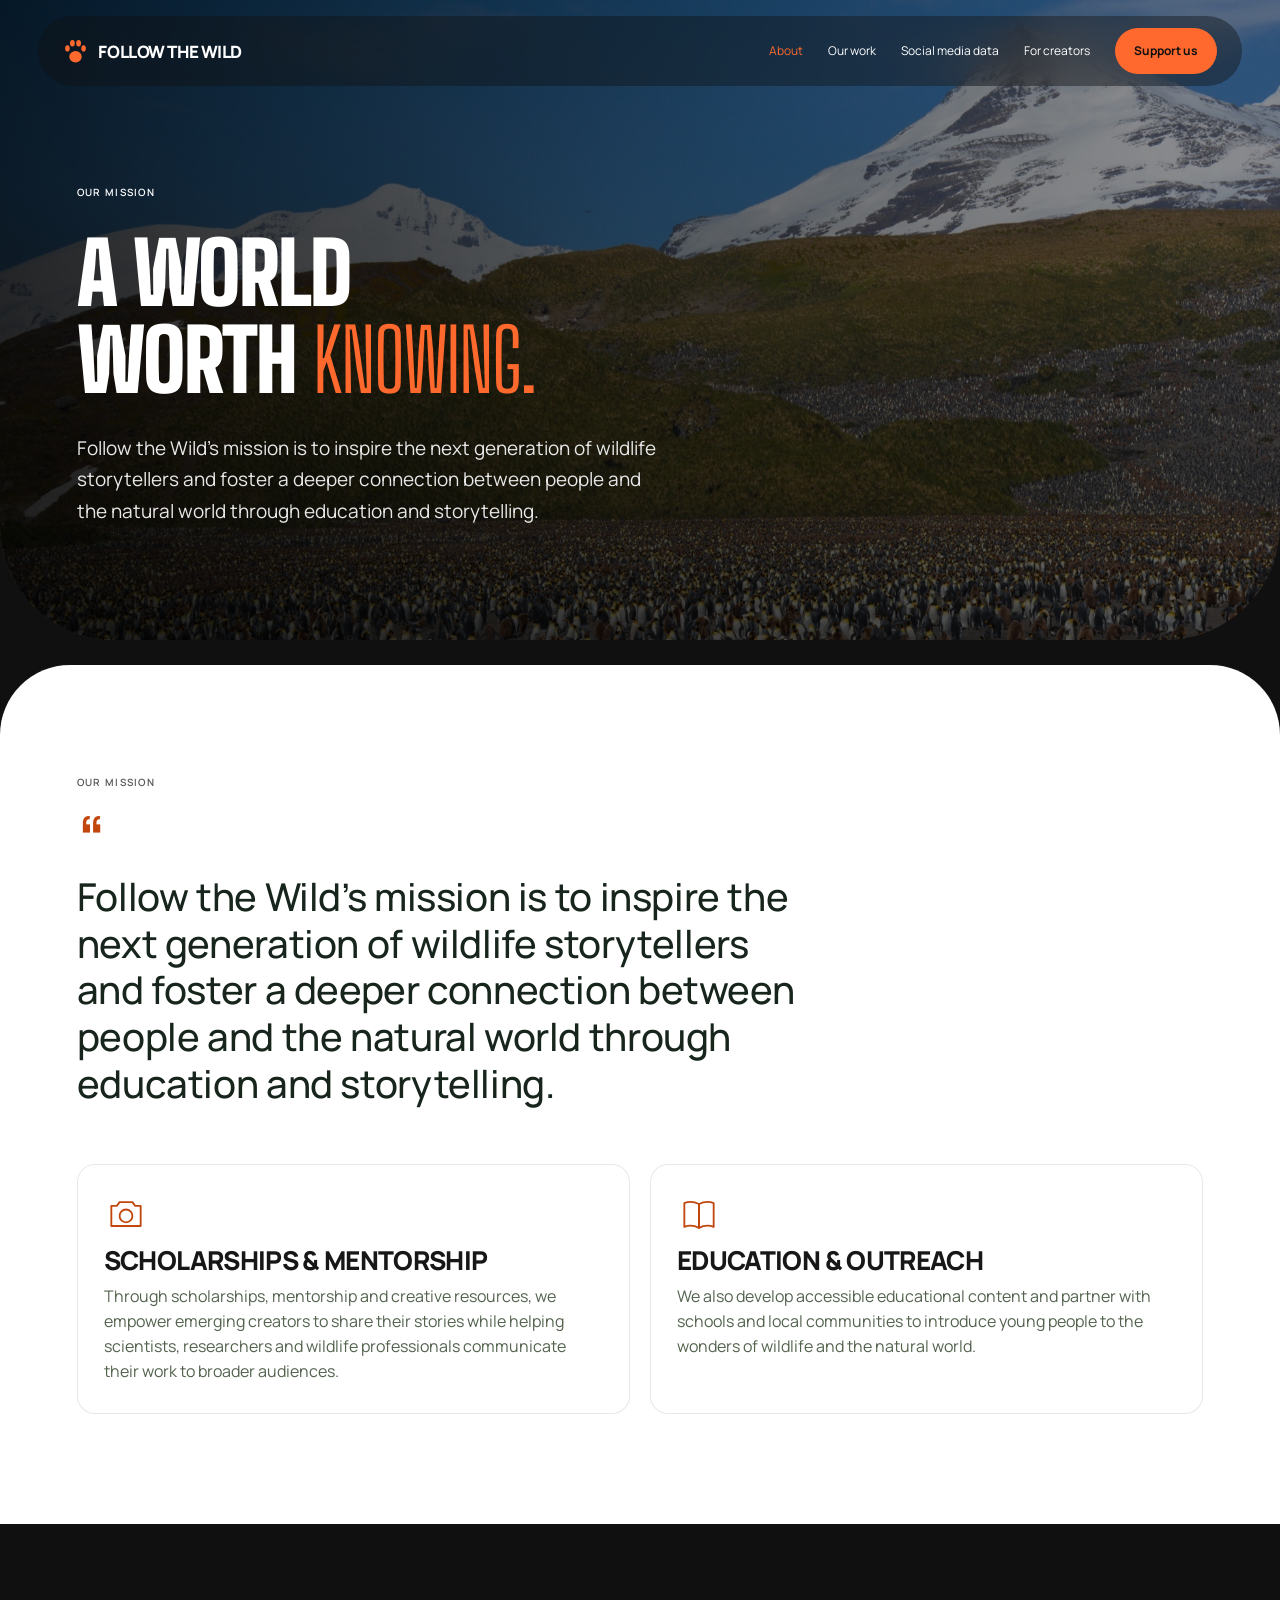
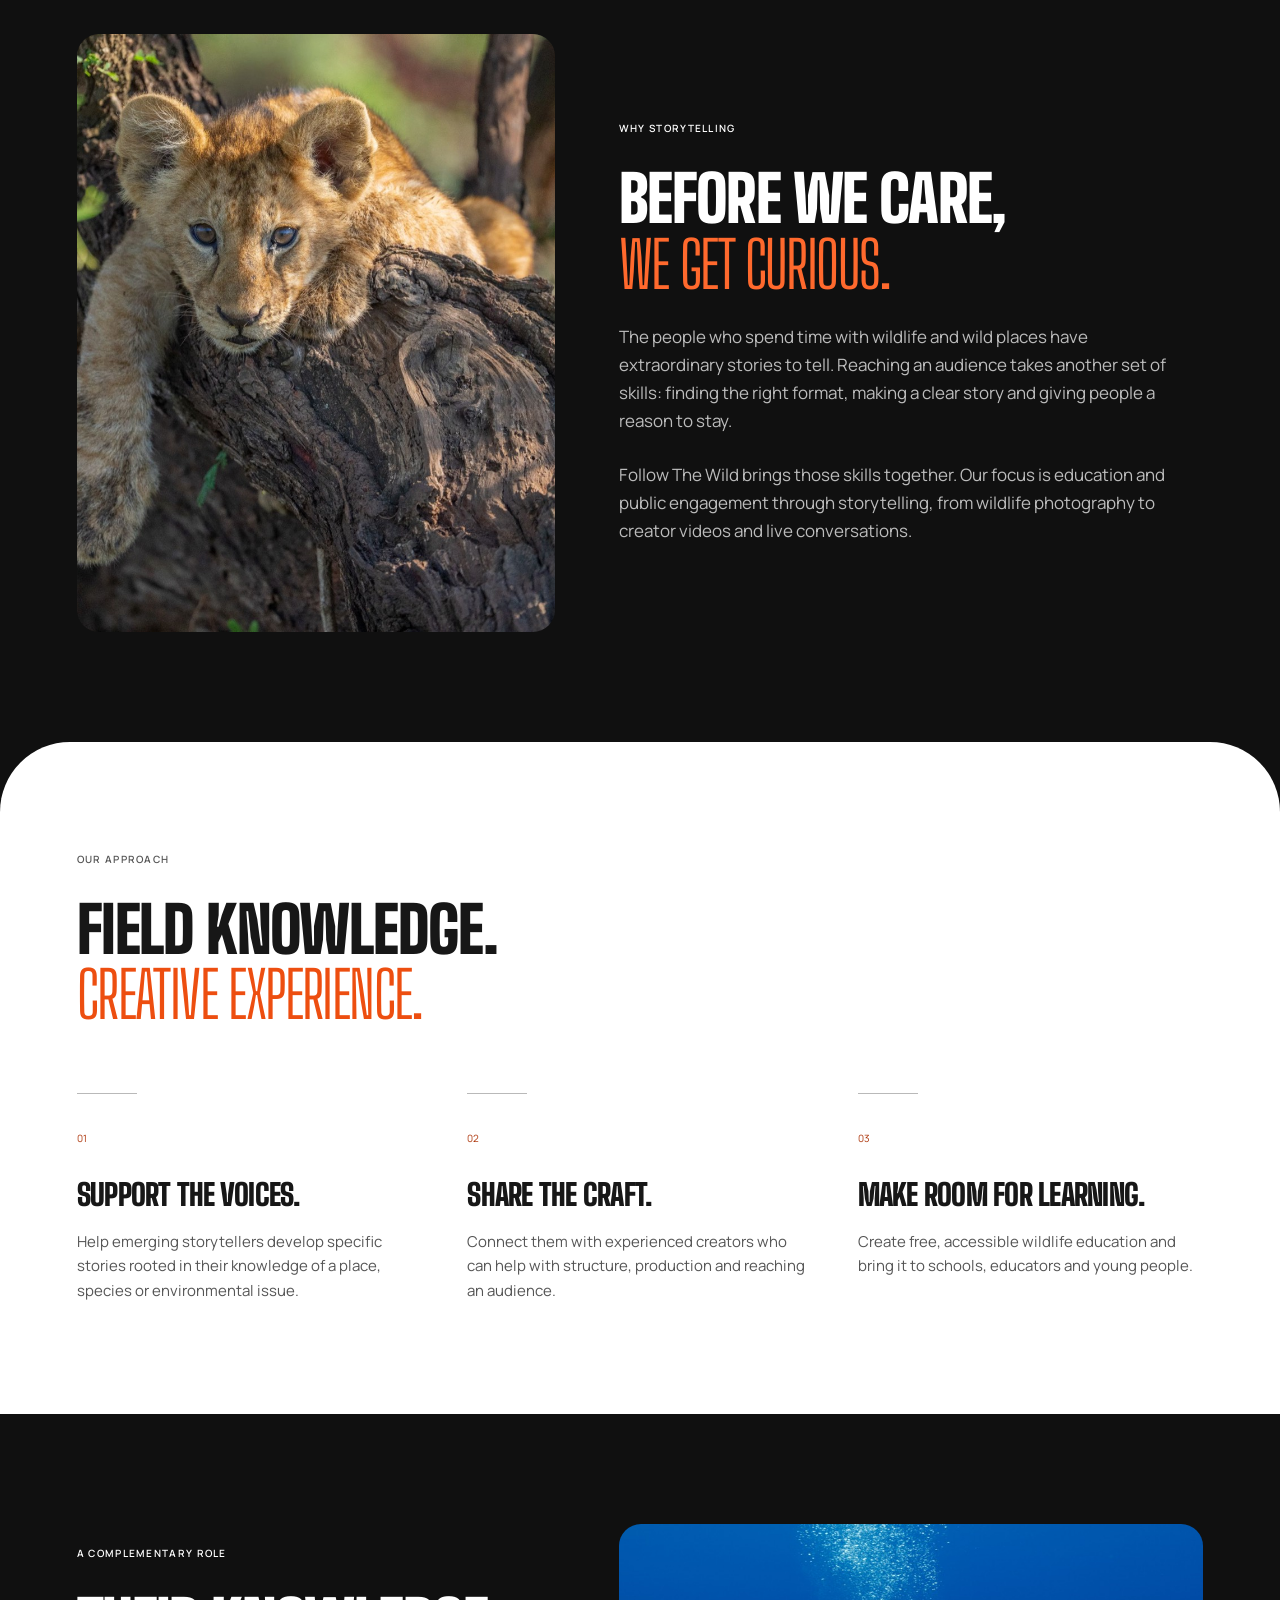
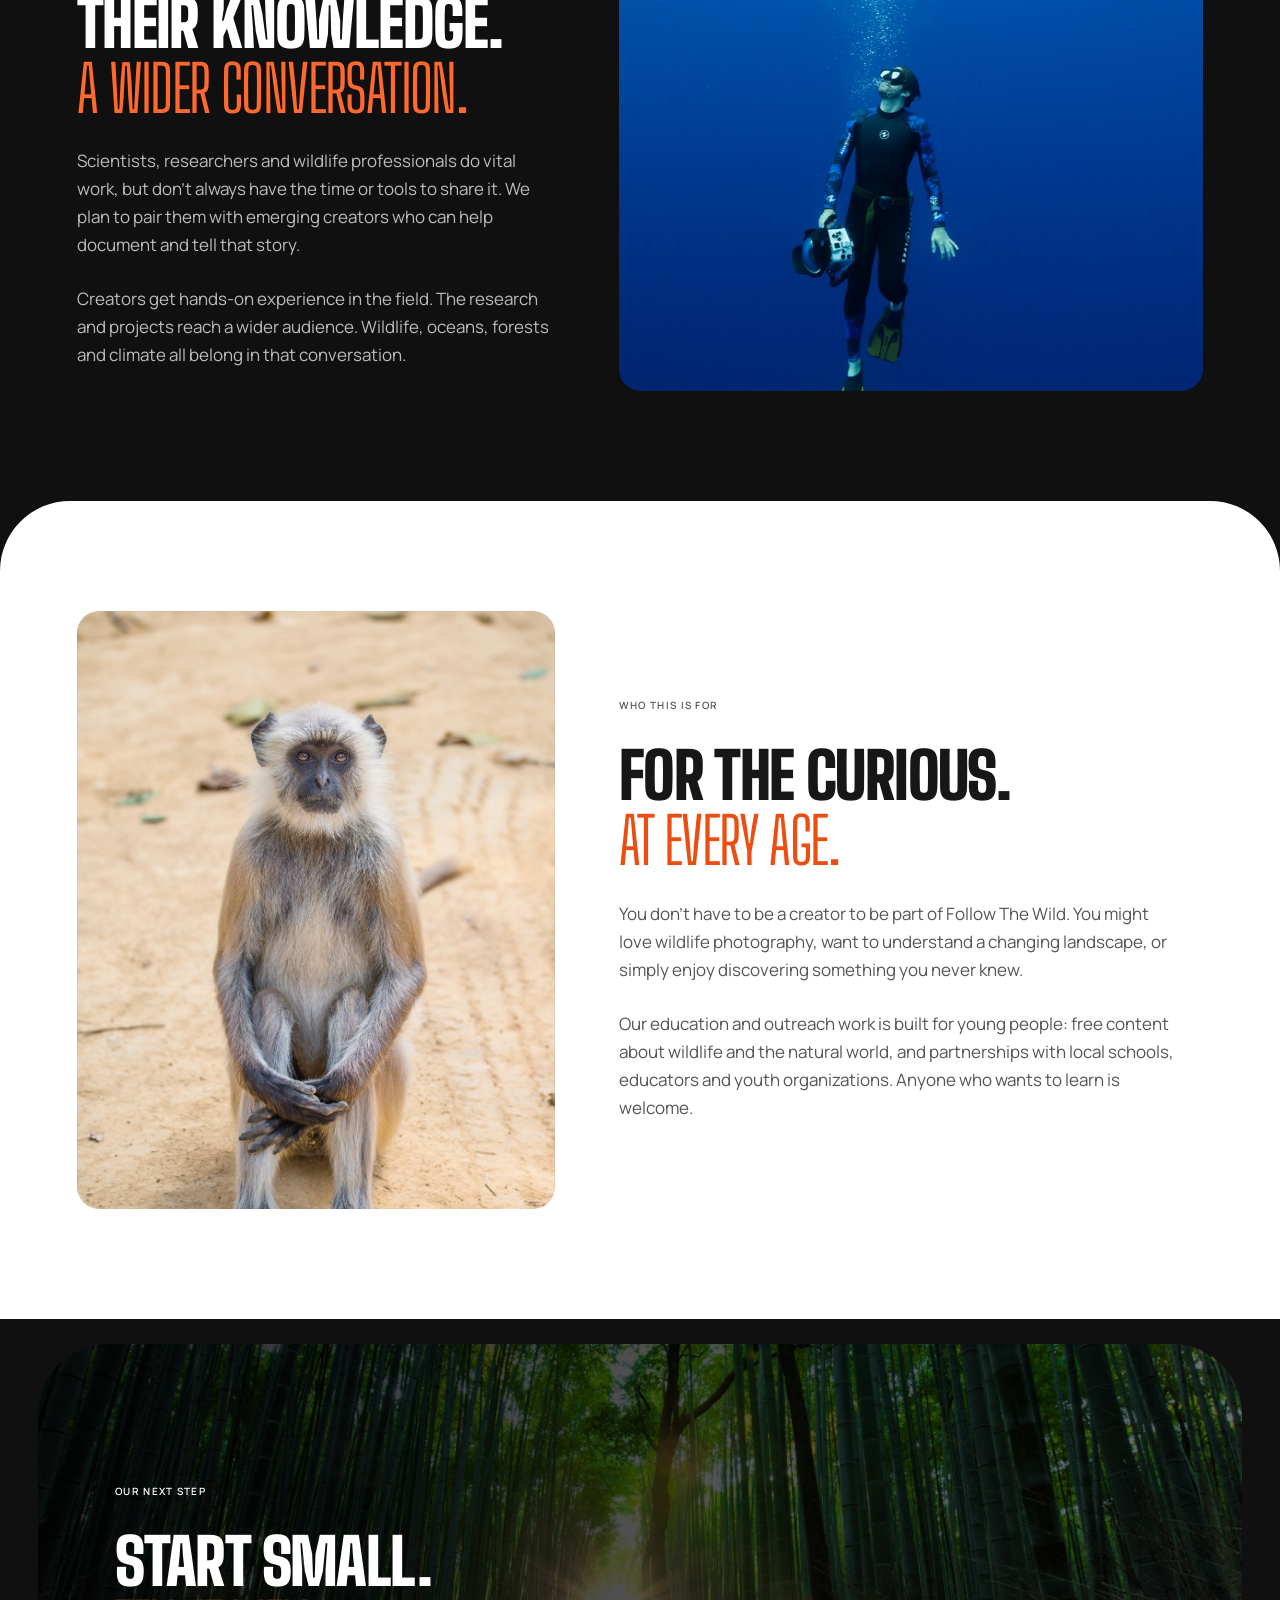
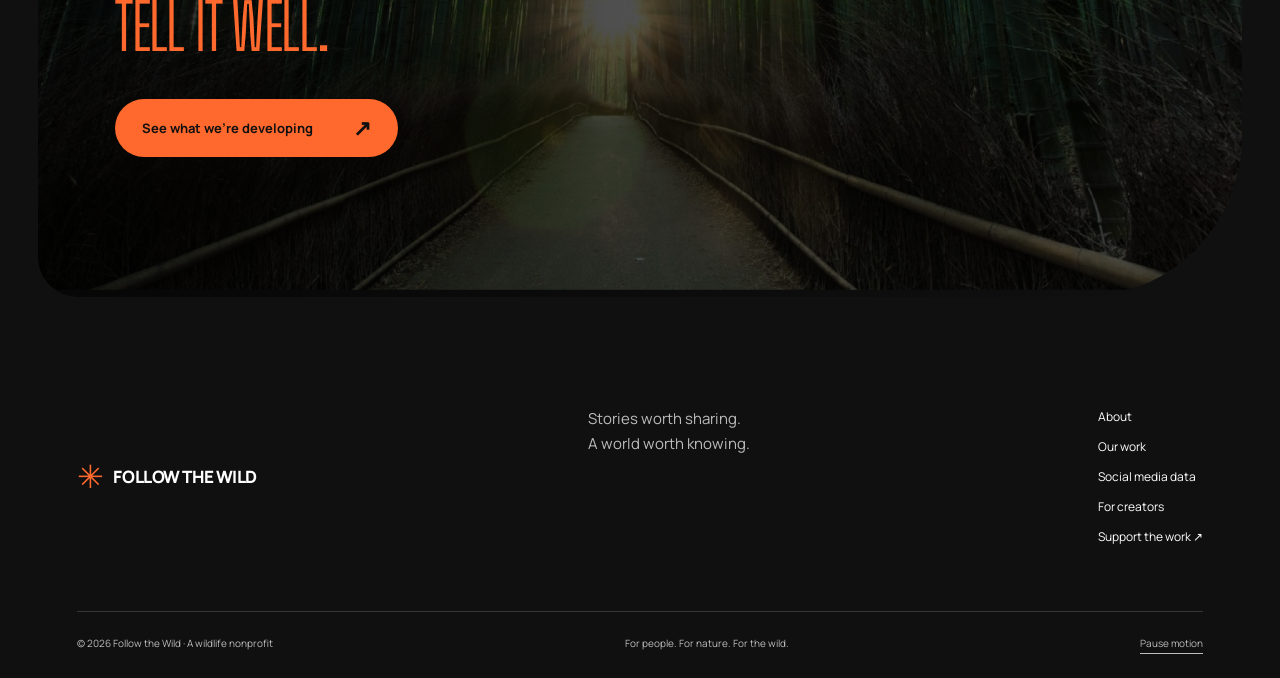
==== commit 72e70941: "Langur photo for Who this is for on About Co-Authored-By: Claude Opus 5.5 <noreply@anthropic.com>" ====
--- a/about.html
+++ b/about.html
@@ -1,3 +1,3 @@
 <!doctype html>
-<html lang="en"><head><meta charset="utf-8"><meta name="viewport" content="width=device-width, initial-scale=1"><title>About · Follow the Wild</title><meta name="description" content="Inspiring the next generation of wildlife storytellers and connecting people with the natural world through education and storytelling."><meta property="og:title" content="About · Follow the Wild"><meta property="og:description" content="Inspiring the next generation of wildlife storytellers and connecting people with the natural world through education and storytelling."><meta property="og:image" content="https://followthewild.org/assets/share.jpg"><meta name="theme-color" content="#101b16"><link rel="canonical" href="https://followthewild.org/about.html"><link rel="preconnect" href="https://fonts.googleapis.com"><link rel="preconnect" href="https://fonts.gstatic.com" crossorigin><link href="https://fonts.googleapis.com/css2?family=Manrope:wght@400;500;600;700;800&display=swap" rel="stylesheet"><link rel="stylesheet" href="assets/site.87edfcbe4a2d.css"><link rel="stylesheet" href="assets/organic.951cd10a97c9.css"><script src="assets/site.c8171e35bf1b.js" defer></script><link rel="stylesheet" href="https://fonts.googleapis.com/css2?family=Big+Shoulders+Display:wght@900&display=swap"></head>
-<body class="inner-page"><a class="skip" href="#main">Skip to content</a><header class="site-nav"><a class="brand" href="index.html?release=20261112-1"><svg class="brand-paw" viewBox="0 0 24 28" aria-hidden="true"><g fill="currentColor"><ellipse cx="12" cy="19" rx="6" ry="5.5"/><ellipse cx="4.2" cy="11" rx="2.2" ry="3"/><ellipse cx="9" cy="6" rx="2.3" ry="3.2"/><ellipse cx="15" cy="6" rx="2.3" ry="3.2"/><ellipse cx="19.8" cy="11" rx="2.2" ry="3"/></g></svg> FOLLOW THE WILD</a><nav aria-label="Main navigation"><a href="about.html?release=20261112-1" aria-current="page">About</a><a href="programs.html?release=20261112-1">Our work</a><a href="why-it-matters.html?release=20261112-1">Social media data</a><a class="creator-nav" href="get-involved.html?release=20261112-1">For creators</a><a class="button small" href="support.html?release=20261112-1">Support us</a></nav><button class="menu-toggle" aria-expanded="false" aria-controls="mobile-nav">Menu +</button></header><nav id="mobile-nav" class="mobile-nav" aria-label="Mobile navigation" hidden><a href="about.html?release=20261112-1" aria-current="page">About</a><a href="programs.html?release=20261112-1">Our work</a><a href="why-it-matters.html?release=20261112-1">Social media data</a><a href="get-involved.html?release=20261112-1">For creators</a><a href="support.html?release=20261112-1">Support us</a></nav><main id="main"><section class="page-hero"><img src="assets/photos/penguin-colony.jpg" alt="" class="hero-image"><div class="wrap"><p class="eyebrow">Our mission</p><h1>A world<br>worth <em>knowing.</em></h1><p class="intro">Follow the Wild’s mission is to inspire the next generation of wildlife storytellers and foster a deeper connection between people and the natural world through education and storytelling.</p></div></section><section class="section light ab-mission"><div class="wrap"><p class="eyebrow">Our mission</p><p class="ab-statement reveal">Follow the Wild’s mission is to inspire the next generation of wildlife storytellers and foster a deeper connection between people and the natural world through education and storytelling.</p><div class="ab-pair"><article class="wk-tile reveal"><svg class="wk-icon" viewBox="0 0 48 48" aria-hidden="true"><path d="M8 14h6l3-4h14l3 4h6v22H8z"/><circle cx="24" cy="25" r="7"/></svg><h3>Scholarships &amp; mentorship</h3><p>Through scholarships, mentorship and creative resources, we empower emerging creators to share their stories while helping scientists, researchers and wildlife professionals communicate their work to broader audiences.</p></article><article class="wk-tile reveal"><svg class="wk-icon" viewBox="0 0 48 48" aria-hidden="true"><path d="M8 11c5-2 10-2 16 1v26c-6-3-11-3-16-1z"/><path d="M40 11c-5-2-10-2-16 1v26c6-3 11-3 16-1z"/></svg><h3>Education &amp; outreach</h3><p>We also develop accessible educational content and partner with schools and local communities to introduce young people to the wonders of wildlife and the natural world.</p></article></div></div></section><section class="section  wk-feature"><div class="wrap"><div class="wk-split"><figure class="wk-photo reveal"><img src="assets/photos/field/cub-in-tree.jpg" alt="A young cub peering out from a tree" loading="lazy"></figure><div><p class="eyebrow">Why storytelling</p><h2 class="reveal">Before we care,<br><em>we get curious.</em></h2><p class="body-copy">The people who spend time with wildlife and wild places have extraordinary stories to tell. Reaching an audience takes another set of skills: finding the right format, making a clear story and giving people a reason to stay.</p><p class="body-copy">Follow The Wild brings those skills together. Our focus is education and public engagement through storytelling, from wildlife photography to creator videos and live conversations.</p></div></div></div></section><section class="section light"><div class="wrap"><p class="eyebrow">Our approach</p><h2 class="reveal">Field knowledge.<br><em>Creative experience.</em></h2><div class="steps"><article class="reveal"><span>01</span><h3>Support the voices.</h3><p>Help emerging storytellers develop specific stories rooted in their knowledge of a place, species or environmental issue.</p></article><article class="reveal"><span>02</span><h3>Share the craft.</h3><p>Connect them with experienced creators who can help with structure, production and reaching an audience.</p></article><article class="reveal"><span>03</span><h3>Make room for learning.</h3><p>Create free, accessible wildlife education and bring it to schools, educators and young people.</p></article></div></div></section><section class="section  wk-feature"><div class="wrap"><div class="wk-split wk-flip"><figure class="wk-photo reveal"><img src="assets/photos/diver.jpg" style="object-position:50% 68%" alt="A diver exploring underwater" loading="lazy"></figure><div><p class="eyebrow">A complementary role</p><h2 class="reveal">Their knowledge.<br><em>A wider conversation.</em></h2><p class="body-copy">Scientists, researchers and wildlife professionals do vital work, but don’t always have the time or tools to share it. We plan to pair them with emerging creators who can help document and tell that story.</p><p class="body-copy">Creators get hands-on experience in the field. The research and projects reach a wider audience. Wildlife, oceans, forests and climate all belong in that conversation.</p></div></div></div></section><section class="section light wk-feature"><div class="wrap"><div class="wk-split"><figure class="wk-photo reveal"><img src="assets/photos/kids-explorers.jpg" alt="Two kids exploring outdoors with a map and a camera" loading="lazy"></figure><div><p class="eyebrow">Who this is for</p><h2 class="reveal">For the curious.<br><em>At every age.</em></h2><p class="body-copy">You don’t have to be a creator to be part of Follow The Wild. You might love wildlife photography, want to understand a changing landscape, or simply enjoy discovering something you never knew.</p><p class="body-copy">Our education and outreach work is built for young people: free content about wildlife and the natural world, and partnerships with local schools, educators and youth organizations. Anyone who wants to learn is welcome.</p></div></div></div></section><section class="closing"><img src="assets/photos/bamboo-path.jpg" alt="A path through a bamboo forest with sunlight at the end" loading="lazy"><div class="wrap"><p class="eyebrow">Our next step</p><h2 class="reveal">Start small.<br><em>Tell it well.</em></h2><a class="button" href="programs.html?release=20261112-1">See what we’re developing <span>↗</span></a></div></section></main><footer><div class="footer-top"><a class="brand" href="index.html?release=20261112-1"><span class="brand-symbol">✳</span> FOLLOW THE WILD</a><p>Stories worth sharing.<br>A world worth knowing.</p><div class="footer-links"><a href="about.html?release=20261112-1" aria-current="page">About</a><a href="programs.html?release=20261112-1">Our work</a><a href="why-it-matters.html?release=20261112-1">Social media data</a><a href="get-involved.html?release=20261112-1">For creators</a><a href="support.html?release=20261112-1">Support the work ↗</a></div></div><div class="footer-base"><span>© 2026 Follow the Wild · A wildlife nonprofit</span><span>For people. For nature. For the wild.</span><button id="motion-toggle" aria-pressed="false">Pause motion</button></div></footer></body></html>+<html lang="en"><head><meta charset="utf-8"><meta name="viewport" content="width=device-width, initial-scale=1"><title>About · Follow the Wild</title><meta name="description" content="Inspiring the next generation of wildlife storytellers and connecting people with the natural world through education and storytelling."><meta property="og:title" content="About · Follow the Wild"><meta property="og:description" content="Inspiring the next generation of wildlife storytellers and connecting people with the natural world through education and storytelling."><meta property="og:image" content="https://followthewild.org/assets/share.jpg"><meta name="theme-color" content="#101b16"><link rel="canonical" href="https://followthewild.org/about.html"><link rel="preconnect" href="https://fonts.googleapis.com"><link rel="preconnect" href="https://fonts.gstatic.com" crossorigin><link href="https://fonts.googleapis.com/css2?family=Manrope:wght@400;500;600;700;800&display=swap" rel="stylesheet"><link rel="stylesheet" href="assets/site.87edfcbe4a2d.css"><link rel="stylesheet" href="assets/organic.5506cccc4132.css"><script src="assets/site.c8171e35bf1b.js" defer></script><link rel="stylesheet" href="https://fonts.googleapis.com/css2?family=Big+Shoulders+Display:wght@900&display=swap"></head>
+<body class="inner-page"><a class="skip" href="#main">Skip to content</a><header class="site-nav"><a class="brand" href="index.html?release=20261113-1"><svg class="brand-paw" viewBox="0 0 24 28" aria-hidden="true"><g fill="currentColor"><ellipse cx="12" cy="19" rx="6" ry="5.5"/><ellipse cx="4.2" cy="11" rx="2.2" ry="3"/><ellipse cx="9" cy="6" rx="2.3" ry="3.2"/><ellipse cx="15" cy="6" rx="2.3" ry="3.2"/><ellipse cx="19.8" cy="11" rx="2.2" ry="3"/></g></svg> FOLLOW THE WILD</a><nav aria-label="Main navigation"><a href="about.html?release=20261113-1" aria-current="page">About</a><a href="programs.html?release=20261113-1">Our work</a><a href="why-it-matters.html?release=20261113-1">Social media data</a><a class="creator-nav" href="get-involved.html?release=20261113-1">For creators</a><a class="button small" href="support.html?release=20261113-1">Support us</a></nav><button class="menu-toggle" aria-expanded="false" aria-controls="mobile-nav">Menu +</button></header><nav id="mobile-nav" class="mobile-nav" aria-label="Mobile navigation" hidden><a href="about.html?release=20261113-1" aria-current="page">About</a><a href="programs.html?release=20261113-1">Our work</a><a href="why-it-matters.html?release=20261113-1">Social media data</a><a href="get-involved.html?release=20261113-1">For creators</a><a href="support.html?release=20261113-1">Support us</a></nav><main id="main"><section class="page-hero"><img src="assets/photos/penguin-colony.jpg" alt="" class="hero-image"><div class="wrap"><p class="eyebrow">Our mission</p><h1>A world<br>worth <em>knowing.</em></h1><p class="intro">Follow the Wild’s mission is to inspire the next generation of wildlife storytellers and foster a deeper connection between people and the natural world through education and storytelling.</p></div></section><section class="section light ab-mission"><div class="wrap"><p class="eyebrow">Our mission</p><p class="ab-statement reveal">Follow the Wild’s mission is to inspire the next generation of wildlife storytellers and foster a deeper connection between people and the natural world through education and storytelling.</p><div class="ab-pair"><article class="wk-tile reveal"><svg class="wk-icon" viewBox="0 0 48 48" aria-hidden="true"><path d="M8 14h6l3-4h14l3 4h6v22H8z"/><circle cx="24" cy="25" r="7"/></svg><h3>Scholarships &amp; mentorship</h3><p>Through scholarships, mentorship and creative resources, we empower emerging creators to share their stories while helping scientists, researchers and wildlife professionals communicate their work to broader audiences.</p></article><article class="wk-tile reveal"><svg class="wk-icon" viewBox="0 0 48 48" aria-hidden="true"><path d="M8 11c5-2 10-2 16 1v26c-6-3-11-3-16-1z"/><path d="M40 11c-5-2-10-2-16 1v26c6-3 11-3 16-1z"/></svg><h3>Education &amp; outreach</h3><p>We also develop accessible educational content and partner with schools and local communities to introduce young people to the wonders of wildlife and the natural world.</p></article></div></div></section><section class="section  wk-feature"><div class="wrap"><div class="wk-split"><figure class="wk-photo reveal"><img src="assets/photos/field/cub-in-tree.jpg" alt="A young cub peering out from a tree" loading="lazy"></figure><div><p class="eyebrow">Why storytelling</p><h2 class="reveal">Before we care,<br><em>we get curious.</em></h2><p class="body-copy">The people who spend time with wildlife and wild places have extraordinary stories to tell. Reaching an audience takes another set of skills: finding the right format, making a clear story and giving people a reason to stay.</p><p class="body-copy">Follow The Wild brings those skills together. Our focus is education and public engagement through storytelling, from wildlife photography to creator videos and live conversations.</p></div></div></div></section><section class="section light"><div class="wrap"><p class="eyebrow">Our approach</p><h2 class="reveal">Field knowledge.<br><em>Creative experience.</em></h2><div class="steps"><article class="reveal"><span>01</span><h3>Support the voices.</h3><p>Help emerging storytellers develop specific stories rooted in their knowledge of a place, species or environmental issue.</p></article><article class="reveal"><span>02</span><h3>Share the craft.</h3><p>Connect them with experienced creators who can help with structure, production and reaching an audience.</p></article><article class="reveal"><span>03</span><h3>Make room for learning.</h3><p>Create free, accessible wildlife education and bring it to schools, educators and young people.</p></article></div></div></section><section class="section  wk-feature"><div class="wrap"><div class="wk-split wk-flip"><figure class="wk-photo reveal"><img src="assets/photos/diver.jpg" style="object-position:50% 68%" alt="A diver exploring underwater" loading="lazy"></figure><div><p class="eyebrow">A complementary role</p><h2 class="reveal">Their knowledge.<br><em>A wider conversation.</em></h2><p class="body-copy">Scientists, researchers and wildlife professionals do vital work, but don’t always have the time or tools to share it. We plan to pair them with emerging creators who can help document and tell that story.</p><p class="body-copy">Creators get hands-on experience in the field. The research and projects reach a wider audience. Wildlife, oceans, forests and climate all belong in that conversation.</p></div></div></div></section><section class="section light wk-feature"><div class="wrap"><div class="wk-split"><figure class="wk-photo reveal"><img src="assets/photos/langur-sitting.jpg" style="object-position:50% 30%" alt="A gray langur sitting on a sandy path, looking up" loading="lazy"></figure><div><p class="eyebrow">Who this is for</p><h2 class="reveal">For the curious.<br><em>At every age.</em></h2><p class="body-copy">You don’t have to be a creator to be part of Follow The Wild. You might love wildlife photography, want to understand a changing landscape, or simply enjoy discovering something you never knew.</p><p class="body-copy">Our education and outreach work is built for young people: free content about wildlife and the natural world, and partnerships with local schools, educators and youth organizations. Anyone who wants to learn is welcome.</p></div></div></div></section><section class="closing"><img src="assets/photos/bamboo-path.jpg" alt="A path through a bamboo forest with sunlight at the end" loading="lazy"><div class="wrap"><p class="eyebrow">Our next step</p><h2 class="reveal">Start small.<br><em>Tell it well.</em></h2><a class="button" href="programs.html?release=20261113-1">See what we’re developing <span>↗</span></a></div></section></main><footer><div class="footer-top"><a class="brand" href="index.html?release=20261113-1"><span class="brand-symbol">✳</span> FOLLOW THE WILD</a><p>Stories worth sharing.<br>A world worth knowing.</p><div class="footer-links"><a href="about.html?release=20261113-1" aria-current="page">About</a><a href="programs.html?release=20261113-1">Our work</a><a href="why-it-matters.html?release=20261113-1">Social media data</a><a href="get-involved.html?release=20261113-1">For creators</a><a href="support.html?release=20261113-1">Support the work ↗</a></div></div><div class="footer-base"><span>© 2026 Follow the Wild · A wildlife nonprofit</span><span>For people. For nature. For the wild.</span><button id="motion-toggle" aria-pressed="false">Pause motion</button></div></footer></body></html>
--- a/assets/organic.5506cccc4132.css
+++ b/assets/organic.5506cccc4132.css
@@ -0,0 +1,224 @@
+/* Soft forms, editorial typography and motion inspired by currents. */
+:root{--bg:#14251f;--panel:#20382e;--ink:#f4f2e9;--muted:#b9c7bb;--orange:#d7a17d;--paper:#eeeee3;--dark:#233b30;--display:'Manrope',Arial,sans-serif;--body:'Manrope',Arial,sans-serif;--mono:'Manrope',Arial,sans-serif;--ease:cubic-bezier(.16,1,.3,1)}
+h1,h2,h3{text-transform:none;font-weight:500;line-height:1.08;letter-spacing:-.055em}
+h1{font-size:clamp(58px,7vw,112px)}h2{font-size:clamp(40px,5vw,76px)}h3{font-size:30px;letter-spacing:-.035em}
+em{font-weight:400}.light em,.funding-inner em{color:#886047}
+.eyebrow{letter-spacing:.13em;font-size:10px;font-weight:600}.brand{font-size:17px;letter-spacing:-.025em}.brand-symbol{font-size:32px}
+.site-nav{border:0;inset:16px 3vw auto;height:70px;border-radius:100px;background:#14251f35;backdrop-filter:blur(18px);padding:0 25px;transition:background .5s,box-shadow .5s}
+.site-nav.scrolled{background:#14251feb;box-shadow:0 8px 30px #08130d22}.site-nav nav{gap:25px}.button{border-radius:100px;padding:17px 26px;transition:background .5s,transform .6s var(--ease),box-shadow .6s}
+.button:hover{background:#e3bc9e;transform:translateY(-4px);box-shadow:0 12px 30px #071e1720}.text-link{transition:letter-spacing .5s,border-color .5s}.text-link:hover{letter-spacing:.025em}.menu-toggle{border-radius:30px}
+.hero{height:92svh;min-height:690px;max-height:1000px;border-radius:0 0 7vw 7vw}.hero-content{padding-bottom:45px;padding-top:145px;justify-content:center}.hero h1{font-size:clamp(88px,11.5vw,175px);line-height:1.05;letter-spacing:-.075em;margin:14px 0 30px;font-weight:500}.hero .eyebrow{margin-bottom:10px}.hero-caption{margin-top:35px;border:0}.hero-lines,.hero-index{display:none}.hero-bottom{max-width:900px}.hero-bottom p{font-size:17px}.wild-word{color:#e1b494}.hero:after{background:linear-gradient(90deg,#102019d9,#10201922 95%),linear-gradient(0deg,#10201955,transparent)}
+.verb-slot{position:relative;height:1.12em;overflow:visible;perspective:900px}.verb-slot>span{transition:none;position:absolute;left:0;top:0;white-space:nowrap}.verb-letter{display:inline-block;transform-origin:50% 80%;will-change:transform,opacity}.verb-ghost{pointer-events:none}.hero .hero-image{animation:none;transform:scale(1.08) translateY(var(--drift,0px))}
+.section{padding:110px 0;position:relative}.section.light{border-radius:70px 70px 0 0}.section.light+.section.light{border-radius:0}.audience-opening{margin-top:28px;padding:75px 0 30px!important}.audience-intro{max-width:650px;margin-top:25px;font-size:18px;color:#526452}.audience-opening+#home-daily{padding-top:35px}.audience-link{padding-top:0;padding-bottom:65px}.audience-link .text-link{margin-top:0}.chart-layout{gap:7vw}.chart-layout h2{font-size:clamp(38px,4.2vw,63px)}.chart-layout>div:first-child{position:sticky;top:130px}.chart-layout>div:last-child{border-radius:38px;padding:34px;background:#fff8;box-shadow:0 20px 70px #31433209}.dark-chart .chart-layout>div:last-child{background:#ffffff06;box-shadow:none}.chart-head{letter-spacing:0;font-weight:600}.chart-sub{font-size:11px}.bar-track{border-radius:30px;height:16px;background:#dae0d2;overflow:hidden}.bar-fill{border-radius:30px;background:#aa795c;transition:transform 1.8s var(--ease)}.bar-label b{font-size:25px;font-weight:500}.chart-source{font-size:11px;line-height:1.75}.line-chart .line-path{transition:stroke-dashoffset 2.4s var(--ease);stroke-linecap:round}.line-chart .value-label{font-size:25px;font-weight:500}.line-chart .point{transition:opacity .8s 1s}.motion-on .chart:not(.visible) .point{opacity:0}.chapter{border:0;padding-bottom:0;font-size:10px;opacity:.75}.dark-chart{overflow:hidden}.dark-chart:before{content:'';position:absolute;width:55vw;height:55vw;border-radius:43% 57% 64% 36%;border:1px solid #e2c8a316;right:-20vw;top:0;transform:rotate(var(--turn,0deg));pointer-events:none}
+.photo-strip{gap:28px;padding:30px 6vw 75px;align-items:center}.photo-strip figure{border-radius:48% 48% 40px 40px;height:460px;transform:translateY(var(--drift,0px))}.photo-strip figure:nth-child(2){border-radius:40px 40px 48% 48%;height:540px}.photo-strip img{transform:scale(1.08)}.photo-strip figcaption{border-radius:20px;padding:8px 15px;backdrop-filter:blur(10px)}
+.concepts{background:var(--bg)}.concept-grid{gap:35px;align-items:start}.concept-card{border:0;background:transparent}.concept-card:nth-child(2){margin-top:65px}.concept-card:nth-child(3){margin-top:125px}.concept-image{height:330px;border-radius:45% 45% 30px 30px}.concept-card:nth-child(2) .concept-image{border-radius:35px 35px 45% 45%}.concept-card:nth-child(3) .concept-image{border-radius:45% 35px 35px 35px}.concept-copy{padding:28px 0}.concept-copy h3{font-size:28px;line-height:1.15}.format-tag{border-radius:30px;background:#f3eddfdf;color:#233b30;font-size:9px;left:20px;bottom:22px}.concept-copy .eyebrow{line-height:1.7}
+.steps{gap:45px}.steps article{border:0;position:relative;padding-top:30px}.steps article:before{content:'';position:absolute;width:60px;height:1px;top:0;background:currentColor;opacity:.3;transform-origin:left;transition:transform 1.3s var(--ease)}.motion-on .steps article:not(.visible):before{transform:scaleX(0)}.steps h3{font-size:30px;line-height:1.2}.steps article>span{font-size:10px}.collaboration-list article{border-color:#ecf1e718;border-radius:35px;padding-inline:24px;transition:background .5s}.collaboration-list article:hover{background:#ffffff06}
+.network .node{border-radius:40px;border-color:#c2cfb333;padding:13px 18px;background:#23392fe8;font-size:9px}.network .center{background:#d7b799;color:var(--bg);width:110px;height:110px;border-radius:44% 56% 52% 48%;animation:seed 10s ease-in-out infinite;font-size:19px;box-shadow:none}.node.center b{font-size:29px}.network-lines path{stroke:#c1cbb0;stroke-width:1.3;stroke-dasharray:700;stroke-dashoffset:700;animation:none;transition:stroke-dashoffset 3s var(--ease)}.network.visible .network-lines path{stroke-dashoffset:0}.orbit{stroke-dasharray:none;stroke:#c2cfb315;animation:none}.network-caption{font-size:11px}.n3{left:83%}.n4{left:19%}
+.closing{margin:25px 3vw;border-radius:70px 70px 160px 40px;padding:140px 0}.closing>img{height:115%;top:-7%;transform:translateY(var(--drift,0px)) scale(1.04)}.closing em{color:#ddbc9e}.page-hero{margin:0 0 25px;border-radius:0 0 9vw 9vw;min-height:640px;padding-top:185px}.page-hero .hero-image{transform:translateY(var(--drift,0px)) scale(1.12)}.page-hero h1{font-size:clamp(55px,6.7vw,104px)}.why-hero{border-radius:0 0 9vw 9vw;background:radial-gradient(ellipse at 80% 80%,#365041,#14251f 75%)}.why-hero:after{border-color:#d7b79925;box-shadow:0 0 0 80px #d7b79907,0 0 0 160px #d7b79904}.funding-band{border:0;border-radius:70px 140px 0 0}.funding-inner h2{font-size:clamp(40px,4.7vw,70px)}.join-panel,.donation-card{border-radius:40px;border:0}.join-panel{background:#e0e6d9}input:not([type=checkbox]),textarea{border-radius:15px}.chips span,.donation-amounts span,.demo-badge{border-radius:30px}.donation-card h3{font-size:36px;line-height:1.15}#donation-dialog{border-radius:38px}#donation-dialog h2{font-size:50px}.evidence-pair strong{color:#946849;font-weight:500}.faq details p{animation:unfold .6s var(--ease)}.mobile-nav{border-radius:30px 30px 0 0;animation:unfold .6s var(--ease)}.mobile-nav a{font-size:32px;font-weight:500}.footer-top{padding-top:20px}footer{border:0}.motion-on .reveal{transform:translateY(55px) rotate(1.2deg);opacity:0;filter:blur(5px);transition:opacity 1.2s,transform 1.5s var(--ease),filter 1.2s;transition-delay:var(--stagger,0ms)}.motion-on .reveal.visible{opacity:1;transform:none;filter:none}.motion-on .image-reveal{clip-path:inset(9% 5% 9% 5% round 100px);transition:clip-path 1.6s var(--ease)}.motion-on .image-reveal.visible{clip-path:inset(0 round 0)}
+@keyframes seed{50%{border-radius:55% 45% 40% 60%;transform:translate(-50%,-50%) rotate(5deg)}}@keyframes unfold{from{opacity:0;transform:translateY(15px)}to{opacity:1;transform:none}}
+@media(max-width:1050px){.site-nav nav{gap:15px}.site-nav .brand{font-size:14px}.brand-symbol{font-size:27px}.concept-image{height:260px}.photo-strip figure{height:350px}.photo-strip figure:nth-child(2){height:420px}}
+@media(max-width:760px){.site-nav{inset:10px 3vw auto;height:62px;padding:0 17px}.site-nav .brand{font-size:15px}.mobile-nav{top:82px}.hero{min-height:650px;height:90svh;border-radius:0 0 40px 40px}.hero-content{padding-top:105px;padding-bottom:35px}.hero h1{font-size:18vw;letter-spacing:-.065em;margin:15px 0 28px}.hero .eyebrow{max-width:290px;font-size:9px}.hero-bottom p{font-size:14px}.hero-caption{margin-top:25px}.hero .hero-image{object-position:62% 50%}.section{padding:70px 0}.section.light{border-radius:38px 38px 0 0}.audience-opening{padding-top:50px!important;margin-top:15px}.audience-intro{font-size:16px}h2{font-size:clamp(36px,8.8vw,55px)}.chart-layout h2{font-size:40px}.chart-layout>div:first-child{position:static}.chart-layout>div:last-child{padding:23px;border-radius:26px}.chart-source{font-size:10px}.chart-sub{font-size:10px}.chart-layout{gap:30px}.concept-grid{gap:30px}.concept-card:nth-child(n){margin-top:0}.concept-image{height:330px}.concept-copy{padding:24px 5px}.photo-strip{gap:15px;padding-bottom:35px}.photo-strip figure{height:260px;border-radius:90px 90px 25px 25px}.photo-strip figure:nth-child(2){height:310px;border-radius:25px 25px 90px 90px}.photo-strip figcaption{font-size:7px;left:8px;padding:6px 9px}.page-hero{min-height:550px;padding-top:155px}.page-hero h1,.why-hero h1{font-size:clamp(45px,10.5vw,73px)}.page-hero .intro{font-size:15px}.closing{padding:85px 0;border-radius:38px 38px 85px 30px}.funding-band{border-radius:40px 70px 0 0}.funding-inner h2{font-size:38px}.network .node{font-size:7px;padding:10px}.network .center{width:85px;height:85px;font-size:16px}.node.center b{font-size:25px}.join-panel,.donation-card{border-radius:28px}.donation-card h3{font-size:32px}.brand{font-size:16px}.footer-base{font-size:9px}.motion-on .reveal{transform:translateY(35px);filter:blur(3px)}}
+.motion-paused .image-reveal{clip-path:none!important}.motion-paused .reveal{filter:none!important}.motion-paused .network-lines path{stroke-dashoffset:0}.motion-paused .point{opacity:1!important}.motion-paused [data-drift]{--drift:0px!important}
+@media(prefers-reduced-motion:reduce){.image-reveal{clip-path:none!important}.reveal{filter:none!important}.network-lines path{stroke-dashoffset:0}.point{opacity:1!important}[data-drift]{--drift:0px!important}}
+/* Native page transitions are progressive enhancement for supporting browsers. */
+@view-transition{navigation:auto}
+::view-transition-old(root){animation:page-out .45s ease both}
+::view-transition-new(root){animation:page-in .8s var(--ease) both}
+@keyframes page-out{to{opacity:0;transform:scale(.985);filter:blur(3px)}}
+@keyframes page-in{from{opacity:0;transform:translateY(28px);clip-path:inset(3% 1% 0 round 45px)}to{opacity:1;transform:none;clip-path:inset(0 round 0)}}
+html.motion-paused::view-transition-old(root),html.motion-paused::view-transition-new(root){animation:none}
+@media(prefers-reduced-motion:reduce){::view-transition-old(root),::view-transition-new(root){animation:none}}
+
+.network-lines path{stroke-dashoffset:0}
+.motion-on .network:not(.visible) .network-lines path{stroke-dashoffset:700}
+.motion-paused .network-lines path{stroke-dashoffset:0!important}
+/* Noticeable, repeatable motion: each data scene arrives and departs. */
+.hero-sequence{display:flex;gap:8px;align-items:center;margin:-8px 0 24px;flex-wrap:wrap}
+.hero-sequence button{background:#12271c88;border:1px solid #f1eed740;border-radius:30px;color:#f4f2e9;padding:7px 15px;font-size:12px;transition:background .4s,color .4s,transform .4s}
+.hero-sequence button[aria-pressed=true]:not(.hero-motion-toggle){background:#e1b494;color:#17251c;transform:translateY(-3px)}
+.hero-sequence .hero-motion-toggle{border-color:transparent;background:none;font-size:10px;text-decoration:underline;text-underline-offset:4px}
+.hero .verb-slot{perspective:650px}.verb-letter{backface-visibility:hidden}.hero h1{margin-bottom:26px}
+.wild-trail{position:fixed;right:12px;top:17vh;bottom:5vh;width:66px;z-index:40;display:flex;flex-direction:column;justify-content:space-between;pointer-events:none;color:#d7a17d}
+.wild-trail span{width:43px;height:49px;display:block;opacity:.16;transform:translateX(0) rotate(-18deg) scale(.7);transition:opacity .45s,transform .55s cubic-bezier(.2,1.7,.4,1),filter .5s}
+.wild-trail span:nth-child(even){align-self:flex-end;transform:translateX(0) rotate(18deg) scale(.7)}
+.wild-trail svg{width:100%;height:100%;fill:currentColor;filter:drop-shadow(0 1px 2px #17302655)}
+.wild-trail span.stepped{opacity:.65;transform:rotate(-18deg) scale(1)}.wild-trail span.stepped:nth-child(even){transform:rotate(18deg) scale(1)}
+.wild-trail span.current-step{opacity:1;transform:rotate(-18deg) scale(1.22);filter:drop-shadow(0 0 10px #d7a17d55)}.wild-trail span.current-step:nth-child(even){transform:rotate(18deg) scale(1.22)}
+.wrap{padding-right:max(7vw,90px)}
+.chart{perspective:900px}.bar-row{transform-origin:15% 50%;transition:transform 1s cubic-bezier(.18,1.15,.35,1),opacity .7s;transition-delay:var(--row-delay,0ms)}
+.motion-on .chart:not(.visible) .bar-row{opacity:0;transform:translate3d(0,-95px,-80px) rotate(-7deg)}
+.motion-on .chart.exited .bar-row{opacity:0;transform:translate3d(35px,110px,0) rotate(12deg);transition-duration:.65s}
+.motion-on .chart.visible .bar-row{opacity:1;transform:translate3d(0,0,0) rotate(0deg)}
+.bar-fill{transition-duration:1.7s;transition-delay:calc(var(--delay,0s) + .2s)}
+.line-chart{transition:transform 1.2s var(--ease),opacity .8s;transform-origin:center bottom}
+.motion-on .chart:not(.visible) .line-chart{opacity:0;transform:translateY(80px) rotateX(25deg) scale(.9)}
+.motion-on .chart.exited .line-chart{transform:translateY(100px) rotate(6deg) scale(.92)}
+.motion-on .chart.visible .line-chart{opacity:1;transform:none}.line-chart .point{transform-box:fill-box;transform-origin:center;transition:transform .8s var(--ease) 1s,opacity .8s 1s}.motion-on .chart:not(.visible) .point{transform:scale(0)}
+.evidence-pair article{position:relative;isolation:isolate;padding:40px 30px;border:0;border-radius:45px;background:#fff6;overflow:hidden;transition:transform 1.1s var(--ease),opacity .8s}
+.evidence-pair article:before{content:'';position:absolute;z-index:-1;right:-75px;top:-75px;width:260px;height:260px;border:28px solid #9baa8a25;border-radius:50%;transform:scale(.25);transition:transform 1.8s var(--ease)}
+.evidence-pair.visible article:before{transform:scale(1.2)}
+.motion-on .evidence-pair:not(.visible) article{opacity:0;transform:translateY(-90px) rotate(-5deg)}
+.motion-on .evidence-pair.exited article{transform:translateY(90px) rotate(7deg)}
+.motion-on .evidence-pair.visible article{opacity:1;transform:none}
+.network.visible .orbit{animation:breathing-orbit 7s ease-in-out infinite}.network.visible .orbit.second{animation-delay:-3.5s}.network.visible .n1,.network.visible .n3{animation:node-float 5s ease-in-out infinite}.network.visible .n2,.network.visible .n4{animation:node-float 5s ease-in-out -2.5s infinite}
+@keyframes breathing-orbit{50%{transform:scale(1.08);opacity:.45}}
+@keyframes node-float{50%{transform:translate(-50%,calc(-50% - 12px)) rotate(3deg)}}
+@media(max-width:1050px){.site-nav nav{gap:12px}.site-nav nav>a:not(.button){font-size:11px}}
+@media(max-width:760px){.wrap{padding-right:44px}.wild-trail{right:4px;width:31px;top:20vh;bottom:9vh}.wild-trail span{width:25px;height:29px}.hero .wrap{padding-right:38px}.hero h1{font-size:18vw}.hero-sequence{gap:5px;margin:0 0 22px}.hero-sequence button{font-size:10px;padding:5px 10px}.hero-sequence .hero-motion-toggle{font-size:9px}.hero-content{padding-top:105px}.hero-caption{margin-top:18px;padding-top:12px}.hero-bottom .button{margin-top:18px}.chart-layout>div:last-child{padding:20px 15px}.evidence-pair article{padding:28px 20px}.chart-source{overflow-wrap:anywhere}.evidence-pair strong{font-size:85px}}
+.motion-paused .bar-row,.motion-paused .chart .line-chart,.motion-paused .evidence-pair article{opacity:1!important;transform:none!important}
+.motion-paused .wild-trail span{opacity:.4;transform:rotate(-18deg)}.motion-paused .wild-trail span:nth-child(even){transform:rotate(18deg)}
+@media(prefers-reduced-motion:reduce){.bar-row,.chart .line-chart,.evidence-pair article{opacity:1!important;transform:none!important}.wild-trail span{opacity:.4;transform:none!important}}
+
+/* Restored orange accents and restrained left-side reading line. */
+:root{--orange:#ff692d}
+.wild-word,.closing em{color:var(--orange)}
+.light em,.funding-inner em,.evidence-pair strong{color:#b93e0d}
+.button:hover{background:#ff8a59}
+.bar-fill{background:#bd440f}
+.network .center{background:var(--orange)}
+.wrap{padding-right:6vw}
+.reading-progress{position:fixed;left:19px;top:120px;bottom:40px;width:2px;background:#a8b4a830;z-index:40;pointer-events:none;border-radius:4px;overflow:hidden}
+.reading-progress span{display:block;width:100%;height:100%;background:var(--orange);transform:scaleY(0);transform-origin:top}
+@media(max-width:760px){.wrap,.hero .wrap{padding-right:5vw}.reading-progress{left:6px;top:100px;bottom:28px;width:2px}.hero-caption{margin-top:25px;padding-top:22px}}
+/* Orange, white and charcoal. No tinted page backgrounds. */
+:root{--bg:#101010;--panel:#1b1b1b;--ink:#fff;--muted:#bcbcbc;--orange:#ff692d;--paper:#fff;--dark:#171717;--rule:#ffffff29}
+body{background:#101010}.hero{background:#151515}.site-nav{background:#10101065}.site-nav.scrolled{background:#101010f2}.hero:after,.page-hero:after{background:linear-gradient(90deg,#000b,#0002 90%),linear-gradient(0deg,#0006,transparent 70%)}
+.hero h1 .wild-word,.closing em{color:var(--orange)}.button{color:#101010}.light em,.funding-inner em,.evidence-pair strong{color:#bf3c09}.light .eyebrow,.light .body-copy,.chart-layout p,.chart-axis,.chart-source,.preview-note,.interest-intro,.join-panel label>span:not(.chips span),legend span,.funding-inner p:not(.eyebrow),.funding-action>span,.evidence-pair p,.light .steps p,.audience-intro{color:#555}
+.light,.funding-band{background:#fff}.join-panel{background:#f1f1f1}.concepts{background:#101010}.concept-card{background:transparent}.chart-layout>div:last-child,.evidence-pair article{background:#f5f5f5;box-shadow:none}.dark-chart .chart-layout>div:last-child{background:#1b1b1b}.bar-track{background:#e2e2e2}.bar-fill{background:#ff692d}.bar-row:nth-of-type(2) .bar-fill{background:#575757}.bar-row:nth-of-type(3) .bar-fill{background:#777}.bar-row:nth-of-type(4) .bar-fill{background:#999}.chart-source,.join-note,.stat-teaser,.chapter{border-color:#ddd}.dark-chart .chart-source{color:#bcbcbc;border-color:#ffffff29}.dark-chart .chart-layout p{color:#bcbcbc}.evidence-pair article:before{border-color:#dedede70}.network .node{background:#202020;border-color:#ffffff30}.network .center{background:var(--orange)}.network-lines path{stroke:#aaa}.orbit{stroke:#ffffff20}.format-tag{background:#fffffff0;color:#171717}.why-hero{background:radial-gradient(ellipse at 80% 80%,#333,#101010 75%)}.why-hero:after{border-color:#ff692d25;box-shadow:0 0 0 80px #ff692d07,0 0 0 160px #ff692d04}.closing:after{background:linear-gradient(90deg,#0009,transparent)}
+input:not([type=checkbox]),textarea{background:#fff;border-color:#ccc;color:#171717}.chips span{border-color:#bbb}.chips input:checked+span{background:#171717;color:#fff}.donation-card{background:#171717}.donation-amounts span{border-color:#777}#custom-amount{background:#262626;border-color:#777;color:#fff}#custom-amount::placeholder{color:#aaa}.demo-badge{border-color:#ff692d66}#donation-dialog{background:#101010;border-color:#777}#donation-dialog::backdrop{background:#000c}
+main{position:relative}.trail-line{position:absolute;left:0;width:100%;pointer-events:none;z-index:6;overflow:visible;color:var(--orange)}
+.trail-line .trail-path{fill:none;stroke:var(--orange);stroke-width:2.5;stroke-dasharray:9 9;stroke-linecap:round}
+.trail-line use{opacity:0;transition:opacity .5s ease}.trail-line use.on{opacity:.9}
+.restored-panels{background:#fff;color:#171717;padding-top:65px}.panel-intro{padding-bottom:45px}.panel-intro h2{font-size:clamp(38px,4.7vw,68px)}.panel-intro em{color:#bf3c09}
+.restored-band{position:relative;isolation:isolate;display:flex;align-items:center;min-height:330px;overflow:hidden;color:#fff;border-bottom:3px solid #fff}
+.restored-band>img{position:absolute;inset:0;width:100%;height:100%;object-fit:cover;z-index:-2;transition:transform 1.4s cubic-bezier(.2,.7,.2,1);object-position:50% 48%}
+.restored-band:after{content:'';position:absolute;inset:0;background:linear-gradient(90deg,#0009,#0002);z-index:-1;transition:background .4s}
+.restored-band:hover>img,.restored-band:focus-visible>img{transform:scale(1.05)}
+.restored-band h3{font-size:clamp(58px,8vw,112px);font-weight:600;letter-spacing:-.05em;line-height:1}.restored-band p{font-size:18px;margin-top:16px}.panel-link{display:inline-block;font-size:12px;margin-top:20px;border-bottom:1px solid #ffffff60;padding-bottom:4px}
+.restored-band:nth-of-type(2)>img{object-position:50% 54%}.restored-band:nth-of-type(3)>img{object-position:50% 35%}
+@media(max-width:760px){.restored-panels{padding-top:45px}.panel-intro{padding-bottom:30px}.restored-band{min-height:300px}.restored-band h3{font-size:64px}.restored-band p{font-size:15px;max-width:290px}.restored-band:after{background:linear-gradient(90deg,#000b,#0003)}.trail-line{display:none}}
+.light em,.funding-inner em,.panel-intro em,.evidence-pair strong{color:#ed4e10}.intro{color:#e8e8e8}.light .steps article>span{color:#ad350a}.dark-chart:before{border-color:#ffffff12}.join-note{border-color:#ddd}.donation-card legend span{color:#bcbcbc}
+/* Clear, fixed network geometry with directional information flow. */
+.network{margin:25px 0 45px;aspect-ratio:600/440}
+.network .node{font:600 clamp(10px,1.05vw,16px)/1.2 var(--body);letter-spacing:0;padding:14px 19px;border-radius:12px;background:#202020;border:1px solid #666;animation:none!important;transform:translate(-50%,-50%)}
+.network .n1{left:18.333%;top:20.455%}.network .n2{left:81.667%;top:20.455%}.network .n3{left:81.667%;top:79.545%}.network .n4{left:18.333%;top:79.545%}
+.network .node.center{left:50%;top:50%;width:120px;height:120px;border:0;border-radius:50%;background:var(--orange);color:#101010;font-size:22px;animation:none!important;transform:translate(-50%,-50%)}.network .node.center b{font:800 37px/1.1 var(--body)}
+.network .orbit{animation:none!important;stroke:#ffffff20;transform:none}
+.network .network-lines path{stroke:#aaa;stroke-width:2;stroke-dasharray:4 9;stroke-dashoffset:0;stroke-linecap:round;opacity:.75;transition:none;animation:none}
+.motion-on .network.visible .network-lines path{animation:network-flow 1.3s linear infinite}.network .network-lines .inward-flow{stroke:var(--orange)}
+@keyframes network-flow{to{stroke-dashoffset:-26}}
+.network-caption{font-size:12px;bottom:-6%}
+.photo-strip{grid-template-columns:repeat(3,minmax(0,1fr));align-items:stretch;gap:24px}
+.photo-strip figure,.photo-strip figure:nth-child(2){height:360px;border-radius:12px;transform:none!important}
+.concept-card:nth-child(n){margin-top:0}.concept-image,.concept-card:nth-child(n) .concept-image{border-radius:12px;height:290px}
+@media(max-width:760px){.network .node{font-size:10px;padding:10px 9px;border-radius:8px}.network .node.center{width:82px;height:82px;font-size:16px}.network .node.center b{font-size:26px}.network-caption{font-size:11px}.photo-strip{grid-template-columns:1fr;gap:18px}.photo-strip figure,.photo-strip figure:nth-child(2){height:300px;display:block}.photo-strip figure:last-child{display:block}.concept-image,.concept-card:nth-child(n) .concept-image{height:270px}}
+/* Evidence-led research layouts. All graphics retain readable values without motion. */
+.research-nav{display:flex;gap:10px;flex-wrap:wrap;padding-block:30px}.research-nav a{border:1px solid #ffffff40;border-radius:30px;padding:9px 15px;font-size:12px}.research-nav a:hover{border-color:var(--orange);color:var(--orange)}
+.research-section .research-intro{font-size:18px;color:#555;max-width:800px;margin-top:25px;margin-bottom:48px}.research-visual{position:relative;padding:38px;background:#f5f5f5;border-radius:16px;min-width:0}.research-visual .chart-head{font-size:19px;font-weight:700;margin-bottom:12px}.research-visual .chart-sub{margin:0 0 32px;line-height:1.7}.research-visual .bar-row .bar-fill{background:var(--orange)}.research-visual .community-bar .bar-fill{background:#777}.research-visual .bar-label{font-size:14px}.research-visual .chart-source{font-size:12px}.research-visual .chart-axis{font-size:11px}.generation-pair{padding:22px 0;border-top:1px solid #ddd}.generation-pair h4{font-size:17px;margin:0 0 20px;font-weight:700}.generation-pair .bar-row{margin-bottom:18px}.generation-pair .bar-label b{font-size:21px}.research-notes{font-size:13px;margin-top:25px;max-width:850px}.research-notes summary{cursor:pointer;font-weight:700}.research-notes p{margin-top:16px;color:#555}
+.donut-pair{display:grid;grid-template-columns:1fr 1fr;gap:50px}.donut-metric{position:relative;text-align:center;max-width:300px;width:100%;margin:auto}.donut-metric svg{width:210px;height:210px;display:block;margin:auto}.donut-metric strong{position:absolute;left:0;right:0;top:68px;font-size:50px;line-height:1.4;letter-spacing:-.06em}.donut-metric p{margin-top:18px;font-size:15px;color:#444;line-height:1.6}.donut-base,.donut-arc{fill:none;stroke-width:10}.donut-base{stroke:#ddd}.donut-arc{stroke:var(--orange);stroke-dasharray:var(--arc) 100;transform:rotate(-90deg);transform-origin:80px 80px;transition:stroke-dasharray 1.8s var(--ease)}.motion-on .chart:not(.visible) .donut-arc{stroke-dasharray:0 100}
+.indexed-chart{position:relative}.index-baseline{position:absolute;top:0;bottom:20px;width:1px;left:50%;border-left:1px dashed #777;pointer-events:none}.indexed-chart .bar-label{position:relative;background:#f5f5f5;padding:4px 0}.indexed-chart .bar-track{position:relative}.indexed-chart .bar-track:after{position:absolute;content:'';left:50%;top:0;bottom:0;border-left:1px dashed #222}.indexed-chart .bar-row{margin-bottom:30px}
+#spend-chart{position:relative;padding-left:48px}.spend-columns{display:grid;grid-template-columns:repeat(4,minmax(0,1fr));gap:25px}.column-space{height:280px;position:relative;border-bottom:1px solid #999;background:repeating-linear-gradient(to top,#ddd 0 1px,transparent 1px 140px)}.column-fill{position:absolute;left:12%;right:12%;bottom:0;height:var(--height);background:var(--orange);transform-origin:bottom;transition:transform 1.6s var(--ease);transition-delay:var(--column-delay);border-radius:5px 5px 0 0}.column-fill b{position:absolute;top:-31px;left:50%;transform:translateX(-50%);font-size:21px;white-space:nowrap;letter-spacing:-.04em}.column-fill.forecast,.forecast-row .bar-fill{background:repeating-linear-gradient(135deg,#ff692d 0 6px,#ffc0a6 6px 10px)!important}.spend-column>strong{display:block;margin-top:13px;text-align:center;font-size:15px}.spend-column>span{display:block;text-align:center;font-size:10px;color:#555}.spend-scale{position:absolute;left:0;top:0;height:280px;display:flex;flex-direction:column;justify-content:space-between;font-size:11px;color:#555}.motion-on .chart:not(.visible) .column-fill{transform:scaleY(0)}
+.market-pair{display:grid;grid-template-columns:1.35fr 1fr;gap:30px;align-items:start}.payout-card{padding:35px;border:1px solid #ddd;border-radius:16px}.payout-card strong{font-size:clamp(55px,6vw,90px);letter-spacing:-.065em;color:#ed4e10;line-height:1.1}.payout-card h3{font-size:28px;margin:20px 0}.payout-card>p:not(.eyebrow){font-size:15px;color:#555}.industry-grid{display:grid;grid-template-columns:1fr 1fr;gap:25px}.industry-card{border:1px solid #ddd;border-radius:12px;padding:32px}.industry-card .eyebrow{line-height:1.7}.industry-card h3{font-size:29px;line-height:1.2;letter-spacing:-.035em;margin-bottom:20px}.industry-card>p:not(.eyebrow){font-size:15px;color:#555}.research-methods p{font-size:16px}.research-methods{padding-bottom:30px}
+@media(max-width:760px){.research-nav{gap:7px;padding-block:25px}.research-nav a{font-size:11px;padding:8px 12px}.research-visual{padding:24px 18px}.research-visual .chart-head{font-size:17px}.research-section .research-intro{font-size:16px;margin-bottom:30px}.donut-pair{grid-template-columns:1fr;gap:35px}.donut-metric svg{width:180px;height:180px}.donut-metric strong{top:57px;font-size:44px}.market-pair,.industry-grid{grid-template-columns:1fr}.spend-columns{gap:8px}#spend-chart{padding-left:28px}.column-space,.spend-scale{height:220px}.column-space{background-size:auto 110px}.column-fill{left:10%;right:10%}.column-fill b{font-size:15px;top:-27px}.spend-scale{font-size:9px}.spend-column>span{font-size:9px;line-height:1.4;margin-top:5px}.spend-column>strong{font-size:13px}.research-visual .bar-label{font-size:12px;gap:12px}.industry-card,.payout-card{padding:25px}.research-visual .chart-source{font-size:11px}.research-visual .chart-axis{font-size:10px}}
+.motion-paused .chart .donut-arc{stroke-dasharray:var(--arc) 100!important}.motion-paused .chart .column-fill{transform:none!important}
+@media(prefers-reduced-motion:reduce){.chart .donut-arc{stroke-dasharray:var(--arc) 100!important}.chart .column-fill{transform:none!important}}
+
+.investment-card{margin-top:30px;max-width:850px}.investment-card strong{font-size:clamp(50px,6vw,78px)}
+/* Keep off-screen motion from widening the mobile document. */
+main{overflow-x:clip}
+/* Homepage opening panel: original condensed display, current word choreography. */
+.reference-hero{height:92svh;min-height:700px;max-height:1000px;border-radius:0}
+.reference-hero .hero-content{max-width:1320px;margin:auto;padding:130px 4vw 90px;justify-content:center}
+.reference-hero .hero-image{object-position:62% 40%;filter:none;transform:none}
+.reference-hero:after{background:linear-gradient(90deg,#0007,transparent 85%),linear-gradient(0deg,#0008,transparent 65%)}
+.reference-hero:before{content:'';position:absolute;bottom:0;left:0;right:0;height:65px;background:linear-gradient(transparent,#fff);z-index:1;pointer-events:none}
+.reference-hero h1{font-family:'Big Shoulders Display',Impact,'Arial Narrow',sans-serif;font-weight:900;font-size:clamp(105px,12vw,190px);line-height:.9;letter-spacing:-.025em;text-transform:uppercase;margin:12px 0 28px}
+.reference-hero .verb-slot{height:.94em}
+.reference-hero h1 .wild-word{white-space:nowrap;color:#e4531c}
+.reference-hero .hero-the{color:#fff}
+.reference-hero .eyebrow{font-family:ui-monospace,monospace;font-size:11px;letter-spacing:.12em;color:#d5d5d5}
+.reference-hero .hero-bottom{display:flex;justify-content:flex-start;align-items:center;flex-wrap:wrap;gap:14px;max-width:650px}
+.reference-hero .hero-bottom p{flex-basis:100%;font-size:clamp(17px,1.6vw,23px);line-height:1.6;margin-bottom:14px}
+.reference-hero .hero-bottom .button{border-radius:3px;background:#e4531c;border:2px solid #e4531c;color:#fff;padding:14px 22px;font-weight:700;margin-top:0}
+.reference-hero .hero-bottom .hero-secondary{background:transparent;border-color:#fff}
+.reference-hero .hero-caption{display:none}
+@media(max-width:760px){.reference-hero{height:90svh;min-height:690px;max-height:850px}.reference-hero .hero-content{padding:110px 5vw 85px;justify-content:flex-end}.reference-hero h1{font-size:clamp(84px,21vw,150px);margin-bottom:25px}.reference-hero .hero-image{object-position:62% 40%}.reference-hero:after{background:linear-gradient(0deg,#000c,#0001 90%)}.reference-hero .eyebrow{font-size:9px;max-width:270px}.reference-hero .hero-bottom p{font-size:16px}.reference-hero .hero-bottom .button{font-size:12px;padding:12px 14px}}
+.site-nav .brand-paw{width:25px;height:29px;flex:none;color:var(--orange)}
+/* Match interior display headings to the homepage, retaining readable body copy. */
+.inner-page h1,.inner-page h2,.inner-page h3,.inner-page h4{font-family:'Big Shoulders Display',Impact,'Arial Narrow',sans-serif;font-weight:900;text-transform:uppercase;letter-spacing:-.025em;line-height:1.02}
+.inner-page .chart-head{font-size:25px}.inner-page .generation-pair h4{font-size:23px}
+@media(max-width:899px){.trail-line{display:block}.trail-line .trail-path{stroke-width:1.6;stroke-dasharray:5 7}body:not(.inner-page) main>.section .wrap,body:not(.inner-page) .restored-panels .wrap,body:not(.inner-page) .closing .wrap{padding-left:38px}body:not(.inner-page) .photo-strip{padding-left:38px}}
+.contact-note{font-size:13px;line-height:1.6;color:#555;margin:18px 0}.contact-note a{text-decoration:underline}.join-panel label>span{font-size:11px;font-weight:400;color:#555;margin-left:5px}
+
+/* ---------- Our work page ---------- */
+.wk-overview h2{margin-bottom:44px}
+.wk-cards{display:grid;grid-template-columns:repeat(2,minmax(0,1fr));gap:24px}
+.wk-card{position:relative;display:block;min-height:520px;border-radius:22px;overflow:hidden;color:#fff;text-decoration:none;isolation:isolate;background:var(--panel)}
+.wk-card img{position:absolute;inset:0;width:100%;height:100%;object-fit:cover;z-index:-2;transition:transform 1.4s var(--ease,cubic-bezier(.2,.7,.2,1))}
+.wk-card:after{content:'';position:absolute;inset:0;z-index:-1;background:linear-gradient(180deg,rgba(8,16,12,0) 30%,rgba(8,16,12,.88) 100%)}
+.wk-card:hover img,.wk-card:focus-visible img{transform:scale(1.05)}
+.wk-card-body{position:absolute;left:0;right:0;bottom:0;padding:34px;display:grid;gap:12px}
+.wk-num{font:500 12px/1 var(--mono);letter-spacing:.12em;color:var(--orange)}
+.wk-card h3{font-family:var(--display);font-size:clamp(30px,3.2vw,44px);line-height:1;text-transform:uppercase;max-width:14ch}
+.wk-card p{color:rgba(255,255,255,.86);max-width:42ch}
+.wk-go{font:600 13px/1 var(--mono);letter-spacing:.08em;text-transform:uppercase;color:#fff;margin-top:6px}
+.wk-go:after{content:'';display:block;height:2px;width:36px;margin-top:10px;background:var(--orange);transition:width .4s}
+.wk-card:hover .wk-go:after{width:90px}
+
+.wk-split{display:grid;grid-template-columns:minmax(0,.9fr) minmax(0,1.1fr);gap:5vw;align-items:center}
+.wk-split.wk-flip>.wk-photo{order:2}
+.wk-photo{position:relative;margin:0;border-radius:22px;overflow:hidden;aspect-ratio:4/5;max-width:100%}
+.wk-photo img{width:100%;height:100%;object-fit:cover;display:block}
+.wk-photo figcaption{position:absolute;left:20px;bottom:18px;font:500 11px/1 var(--mono);letter-spacing:.14em;text-transform:uppercase;color:#fff;background:rgba(8,16,12,.55);padding:8px 12px;border-radius:99px;backdrop-filter:blur(6px)}
+.wk-flip .wk-photo{aspect-ratio:5/4}
+.wk-sub{margin-top:80px}
+
+.wk-tiles{display:grid;grid-template-columns:repeat(auto-fit,minmax(min(100%,230px),1fr));gap:18px;margin-top:28px}
+.wk-tile{padding:28px 26px 30px;border-radius:18px;background:rgba(255,255,255,.55);border:1px solid rgba(23,37,28,.1);display:grid;gap:10px;align-content:start}
+.wk-report .wk-tile,.wk-pair .wk-tile{background:var(--panel);border-color:var(--rule)}
+.wk-tile h3{font-family:var(--display);font-size:26px;line-height:1.05;text-transform:uppercase}
+.wk-tile p{color:#53634e;font-size:15px;line-height:1.55}
+.wk-report .wk-tile p{color:var(--muted)}
+.wk-icon{width:44px;height:44px;fill:none;stroke:var(--orange);stroke-width:2;stroke-linecap:round;stroke-linejoin:round}
+.light .wk-icon{stroke:#c2470f}
+.wk-note{margin-top:22px;font:500 11px/1.5 var(--mono);letter-spacing:.08em;text-transform:uppercase;color:var(--muted)}
+
+.wk-diagram{display:grid;grid-template-columns:1fr auto 1fr;grid-template-rows:auto auto auto;gap:14px 10px;align-items:center}
+.wk-node{display:grid;justify-items:center;text-align:center;gap:6px;padding:22px 16px;border-radius:18px;background:var(--panel);border:1px solid var(--rule)}
+.wk-node img{width:96px;height:96px;border-radius:50%;object-fit:cover;border:3px solid var(--orange);margin-bottom:6px}
+.wk-node b{font-family:var(--display);font-size:22px;text-transform:uppercase;line-height:1}
+.wk-node span{font-size:14px;color:var(--muted)}
+.wk-link{display:grid;place-items:center;position:relative;width:46px}
+.wk-link i{position:absolute;left:-14px;right:-14px;top:50%;border-top:2px dashed var(--orange)}
+.wk-link em{position:relative;display:grid;place-items:center;width:36px;height:36px;border-radius:50%;background:var(--orange);color:#fff;font:700 22px/1 var(--body);font-style:normal}
+.wk-arrow{grid-column:1/-1;justify-self:center;width:2px;height:44px;background:repeating-linear-gradient(var(--orange) 0 6px,transparent 6px 12px);position:relative}
+.wk-arrow:after{content:'';position:absolute;left:50%;bottom:-6px;translate:-50% 0;border:8px solid transparent;border-top-color:var(--orange)}
+.wk-result{grid-column:1/-1;background:linear-gradient(135deg,rgba(255,105,45,.22),rgba(255,105,45,.06));border-color:rgba(255,105,45,.45)}
+@media(prefers-reduced-motion:no-preference){.wk-link i{animation:wk-dash 1.6s linear infinite;background:none}@keyframes wk-dash{to{transform:translateX(12px)}}}
+
+@media(max-width:900px){.wk-cards{grid-template-columns:minmax(0,1fr)}.wk-card{min-height:420px}.wk-split{grid-template-columns:minmax(0,1fr)}.wk-split.wk-flip>.wk-photo{order:0}.wk-photo{aspect-ratio:16/11}.wk-sub{margin-top:50px}}
+@media(max-width:560px){.wk-diagram{grid-template-columns:minmax(0,1fr)}.wk-link{width:auto;height:30px}.wk-link i{left:50%;right:auto;top:-8px;bottom:-8px;border-top:0;border-left:2px dashed var(--orange)}.wk-card-body{padding:24px}}
+.wk-feature .funding-stage{color:#5d6b58;border-left:3px solid #c2470f;padding-left:14px}
+.closing>img[src*="polar-bear-roar"]{filter:brightness(.55) saturate(1.1);object-position:50% 35%;transform:scale(1.5) translateX(16%) translateY(-6%)}
+@media(max-width:700px){.closing>img[src*="polar-bear-roar"]{transform:none;object-position:60% 40%}}
+
+/* ---------- About page ---------- */
+.ab-statement{font-family:var(--body);font-weight:500;font-size:clamp(26px,3vw,44px);line-height:1.22;letter-spacing:-.01em;max-width:30ch;margin:18px 0 56px;color:#17251c}
+.ab-statement:before{content:'“';display:block;font-family:var(--display);font-size:1.9em;line-height:.6;color:#c2470f;margin-bottom:10px}
+.ab-pair{display:grid;grid-template-columns:repeat(2,minmax(0,1fr));gap:20px}
+.ab-pair .wk-tile p{font-size:16px}
+@media(max-width:800px){.ab-pair{grid-template-columns:minmax(0,1fr)}.ab-statement{margin-bottom:36px}}
+.wk-feature:not(.light) .body-copy{color:var(--muted)}
+
+/* Dark research sections on Social media data: keep chart cards light and readable */
+.research-section.dark-chart .research-intro{color:#c9d1c8}
+.research-section.dark-chart .research-visual{background:#f3f4ef;color:#17251c;border-color:transparent}
+.research-section.dark-chart .research-visual .chart-sub,.research-section.dark-chart .research-visual .chart-source,.research-section.dark-chart .research-visual .bar-label,.research-section.dark-chart .research-visual p{color:#4d5a4f}
+.research-section.dark-chart .research-visual .chart-head,.research-section.dark-chart .research-visual h3{color:#17251c}
+
+/* For creators cover: people beside "your voice", more sunset showing */
+@media(min-width:901px){.page-hero .hero-image[src*="salt-flat-sunset"]{width:140%;height:auto;max-width:none;inset:auto;left:-2%;top:calc(440px - 60vw);object-fit:fill;transform:translateY(var(--drift,0px))}}
+@media(min-width:901px) and (max-width:1200px){.page-hero .hero-image[src*="salt-flat-sunset"]{top:calc(380px - 59vw)}}
+
+/* Support cover: jumping pair beside the heading */
+@media(min-width:901px){.page-hero .hero-image[src*="sunset-leap"]{width:150%;height:auto;max-width:none;inset:auto;left:-4%;top:calc(400px - 52vw);object-fit:fill;transform:translateY(var(--drift,0px))}}
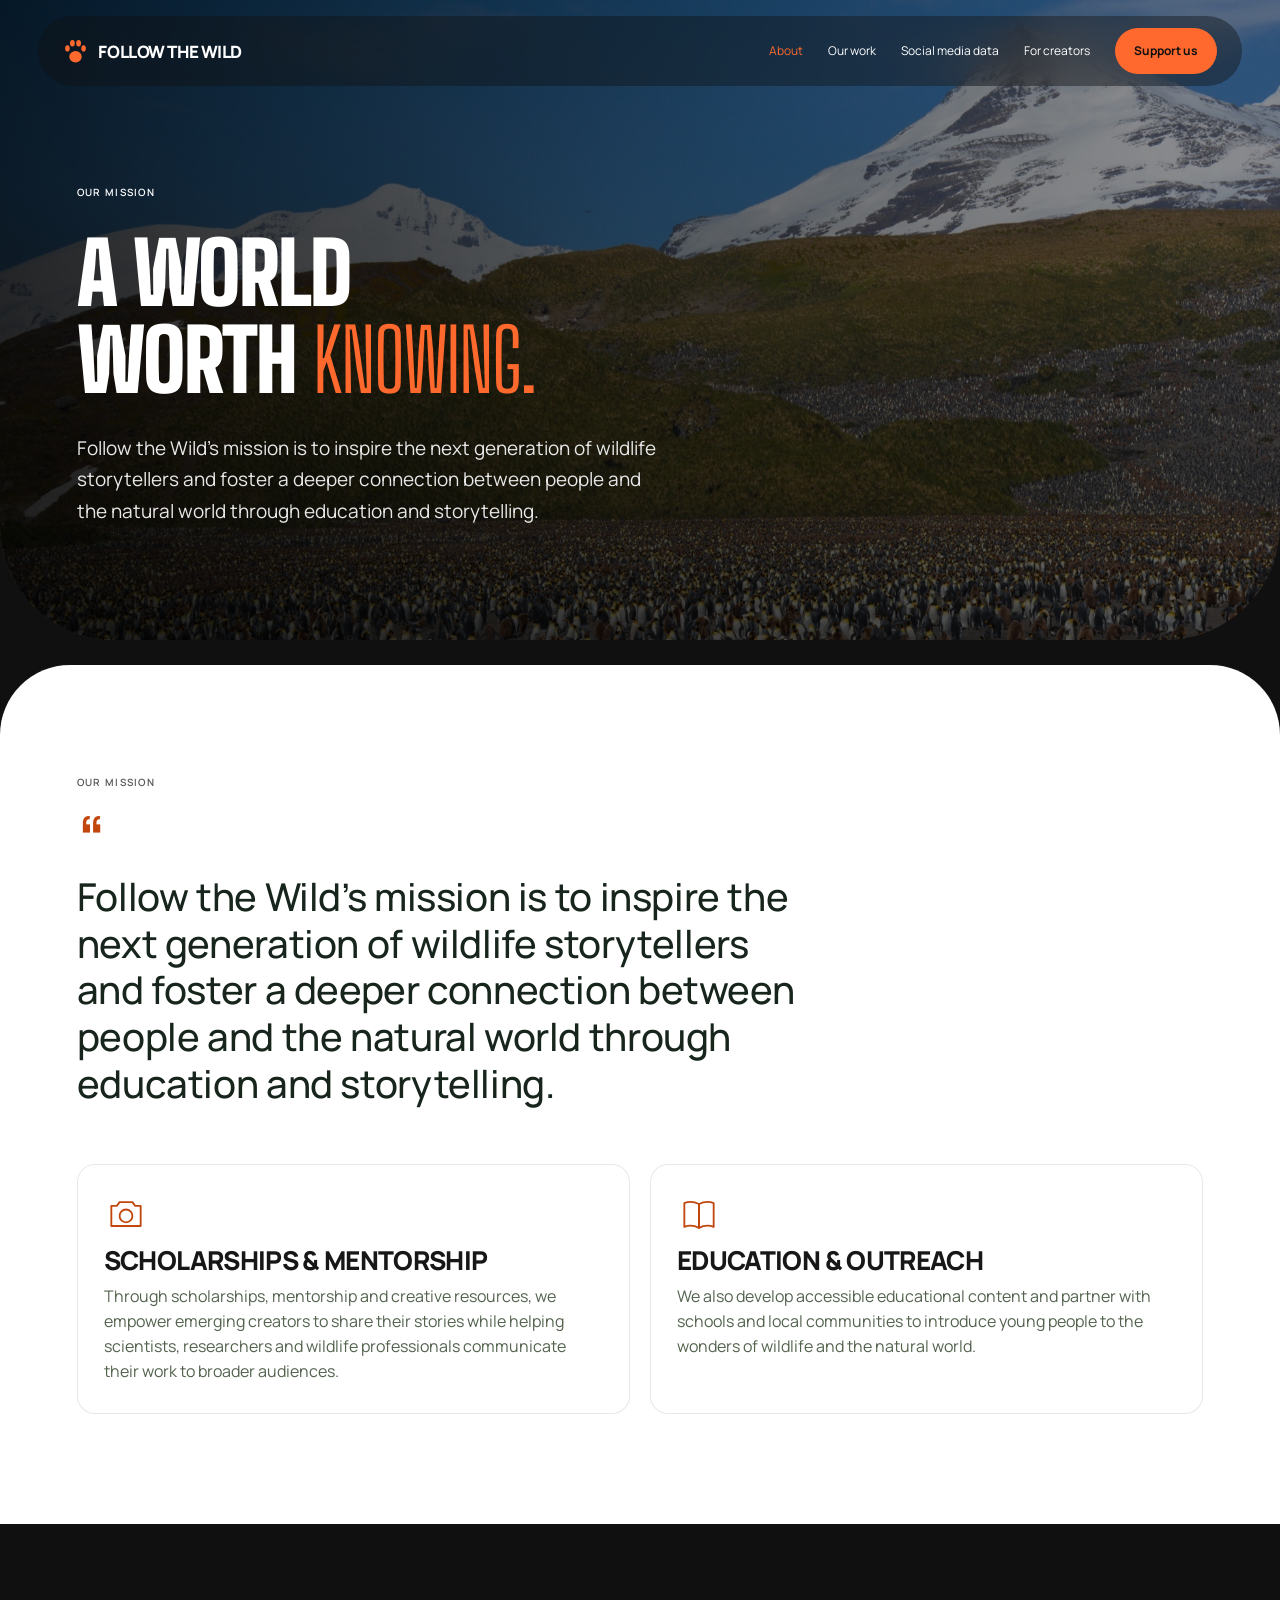
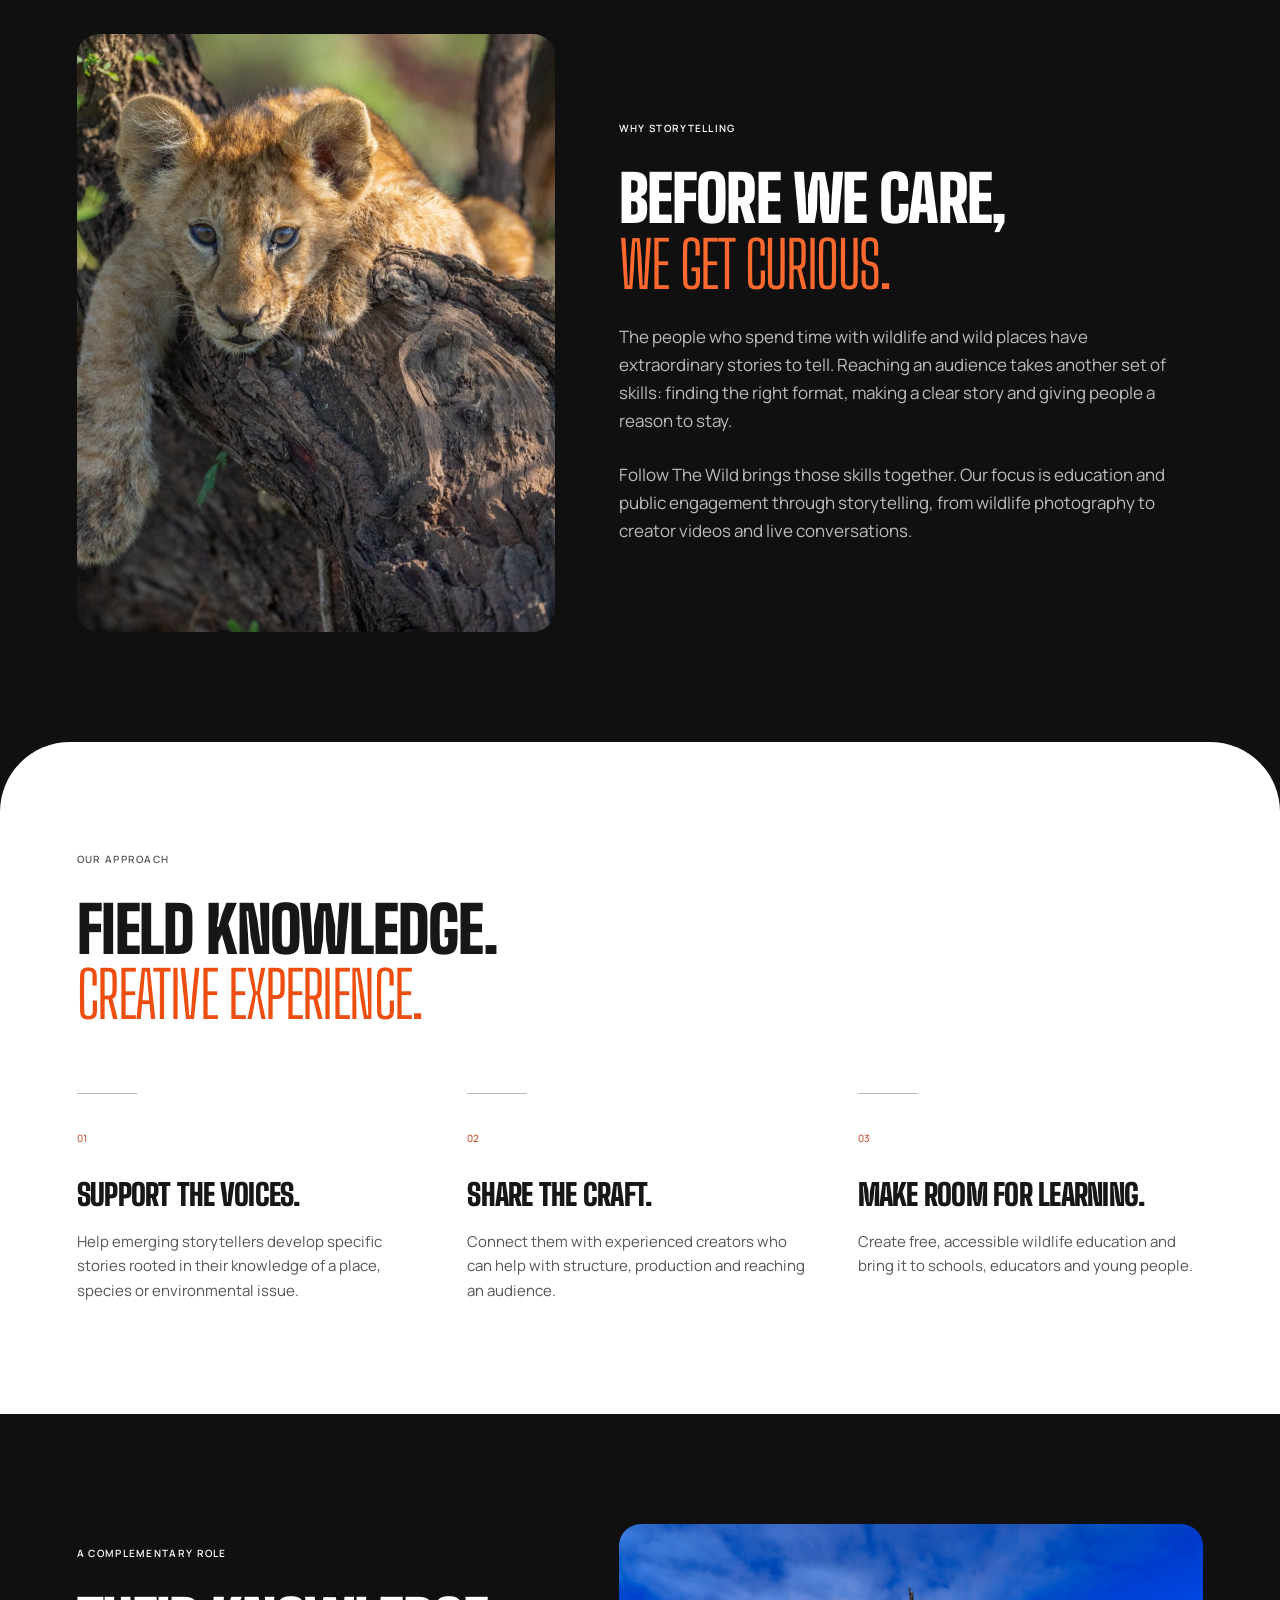
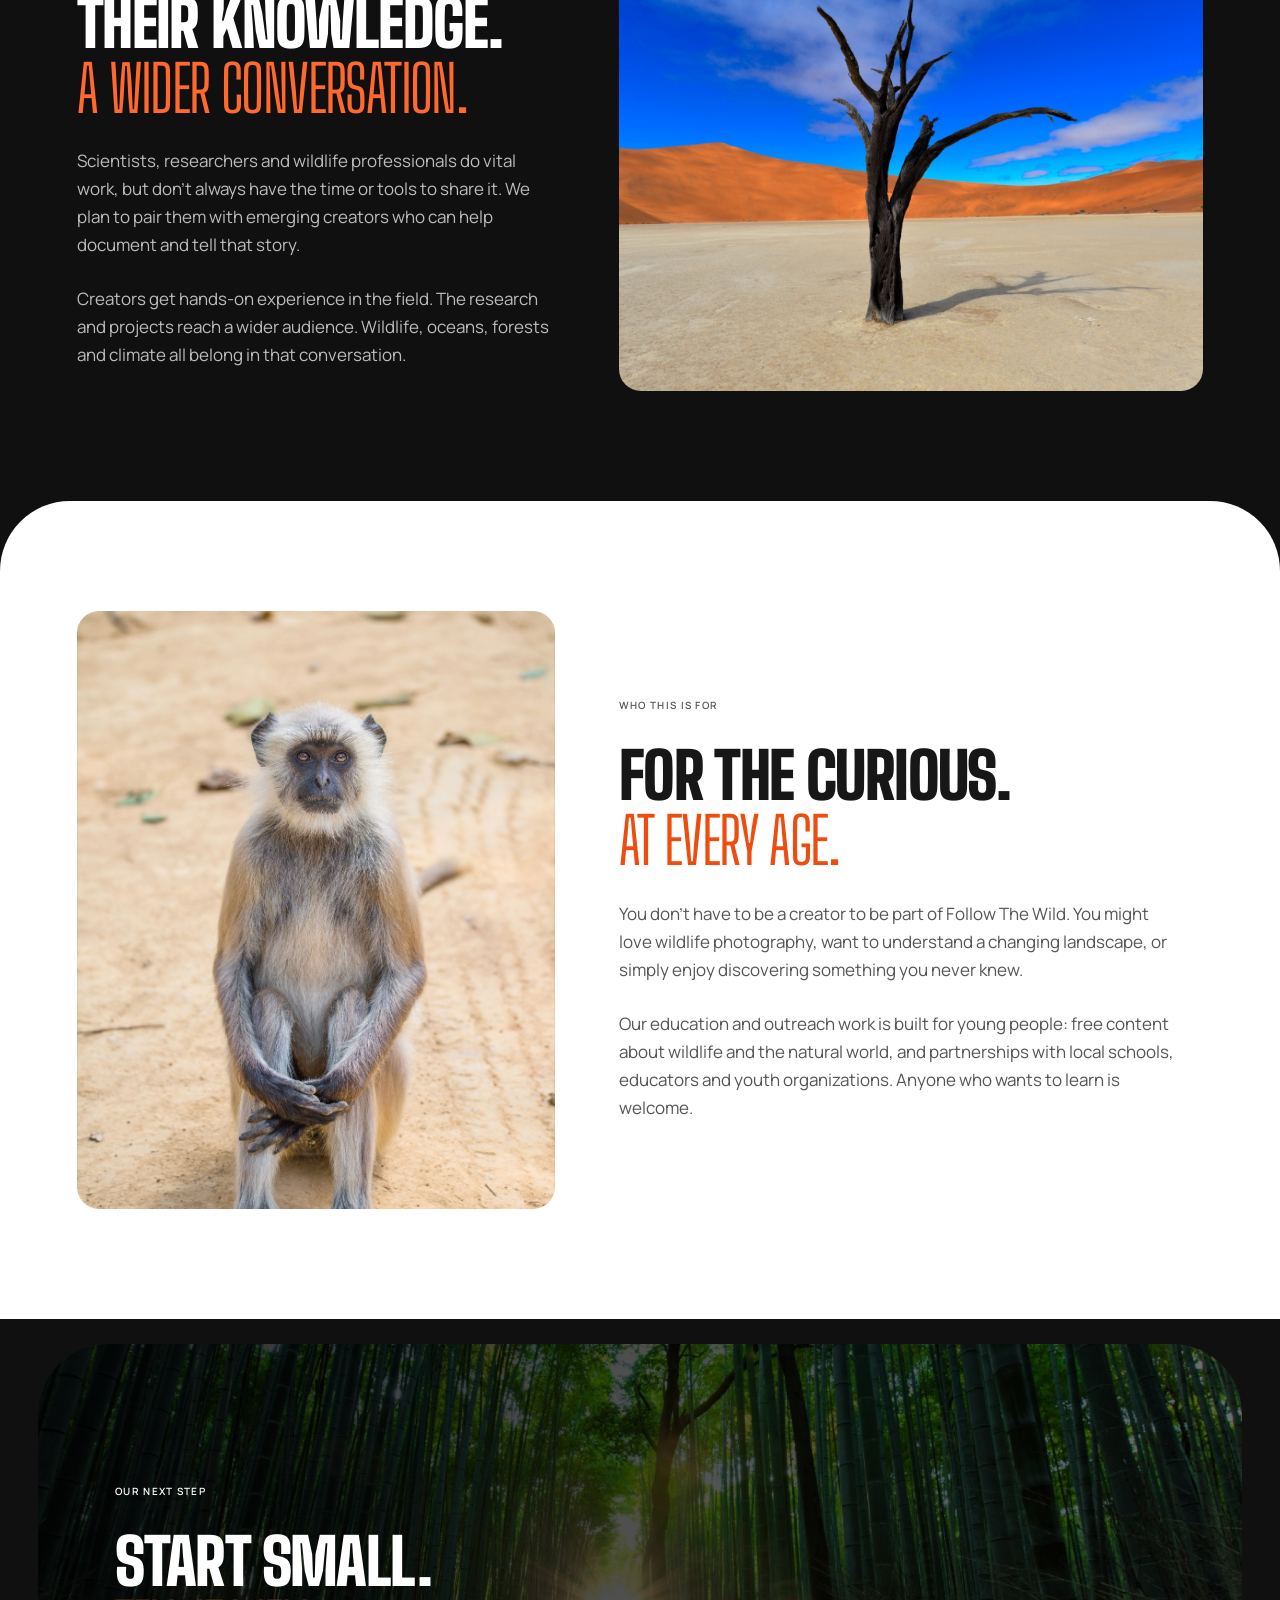
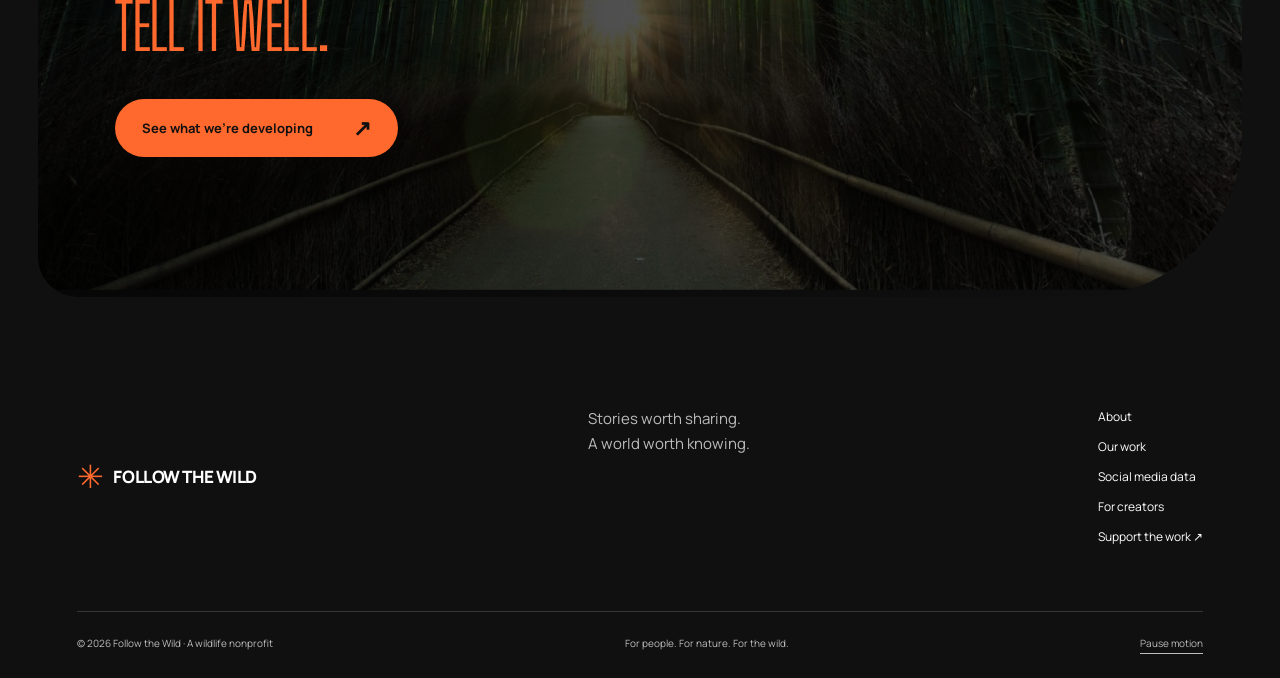
==== commit bc9052e0: "Desert tree photo for A complementary role on About Co-Authored-By: Claude Opus 5.5 <noreply@anthrop" ====
--- a/about.html
+++ b/about.html
@@ -1,3 +1,3 @@
 <!doctype html>
 <html lang="en"><head><meta charset="utf-8"><meta name="viewport" content="width=device-width, initial-scale=1"><title>About · Follow the Wild</title><meta name="description" content="Inspiring the next generation of wildlife storytellers and connecting people with the natural world through education and storytelling."><meta property="og:title" content="About · Follow the Wild"><meta property="og:description" content="Inspiring the next generation of wildlife storytellers and connecting people with the natural world through education and storytelling."><meta property="og:image" content="https://followthewild.org/assets/share.jpg"><meta name="theme-color" content="#101b16"><link rel="canonical" href="https://followthewild.org/about.html"><link rel="preconnect" href="https://fonts.googleapis.com"><link rel="preconnect" href="https://fonts.gstatic.com" crossorigin><link href="https://fonts.googleapis.com/css2?family=Manrope:wght@400;500;600;700;800&display=swap" rel="stylesheet"><link rel="stylesheet" href="assets/site.87edfcbe4a2d.css"><link rel="stylesheet" href="assets/organic.5506cccc4132.css"><script src="assets/site.c8171e35bf1b.js" defer></script><link rel="stylesheet" href="https://fonts.googleapis.com/css2?family=Big+Shoulders+Display:wght@900&display=swap"></head>
-<body class="inner-page"><a class="skip" href="#main">Skip to content</a><header class="site-nav"><a class="brand" href="index.html?release=20261113-1"><svg class="brand-paw" viewBox="0 0 24 28" aria-hidden="true"><g fill="currentColor"><ellipse cx="12" cy="19" rx="6" ry="5.5"/><ellipse cx="4.2" cy="11" rx="2.2" ry="3"/><ellipse cx="9" cy="6" rx="2.3" ry="3.2"/><ellipse cx="15" cy="6" rx="2.3" ry="3.2"/><ellipse cx="19.8" cy="11" rx="2.2" ry="3"/></g></svg> FOLLOW THE WILD</a><nav aria-label="Main navigation"><a href="about.html?release=20261113-1" aria-current="page">About</a><a href="programs.html?release=20261113-1">Our work</a><a href="why-it-matters.html?release=20261113-1">Social media data</a><a class="creator-nav" href="get-involved.html?release=20261113-1">For creators</a><a class="button small" href="support.html?release=20261113-1">Support us</a></nav><button class="menu-toggle" aria-expanded="false" aria-controls="mobile-nav">Menu +</button></header><nav id="mobile-nav" class="mobile-nav" aria-label="Mobile navigation" hidden><a href="about.html?release=20261113-1" aria-current="page">About</a><a href="programs.html?release=20261113-1">Our work</a><a href="why-it-matters.html?release=20261113-1">Social media data</a><a href="get-involved.html?release=20261113-1">For creators</a><a href="support.html?release=20261113-1">Support us</a></nav><main id="main"><section class="page-hero"><img src="assets/photos/penguin-colony.jpg" alt="" class="hero-image"><div class="wrap"><p class="eyebrow">Our mission</p><h1>A world<br>worth <em>knowing.</em></h1><p class="intro">Follow the Wild’s mission is to inspire the next generation of wildlife storytellers and foster a deeper connection between people and the natural world through education and storytelling.</p></div></section><section class="section light ab-mission"><div class="wrap"><p class="eyebrow">Our mission</p><p class="ab-statement reveal">Follow the Wild’s mission is to inspire the next generation of wildlife storytellers and foster a deeper connection between people and the natural world through education and storytelling.</p><div class="ab-pair"><article class="wk-tile reveal"><svg class="wk-icon" viewBox="0 0 48 48" aria-hidden="true"><path d="M8 14h6l3-4h14l3 4h6v22H8z"/><circle cx="24" cy="25" r="7"/></svg><h3>Scholarships &amp; mentorship</h3><p>Through scholarships, mentorship and creative resources, we empower emerging creators to share their stories while helping scientists, researchers and wildlife professionals communicate their work to broader audiences.</p></article><article class="wk-tile reveal"><svg class="wk-icon" viewBox="0 0 48 48" aria-hidden="true"><path d="M8 11c5-2 10-2 16 1v26c-6-3-11-3-16-1z"/><path d="M40 11c-5-2-10-2-16 1v26c6-3 11-3 16-1z"/></svg><h3>Education &amp; outreach</h3><p>We also develop accessible educational content and partner with schools and local communities to introduce young people to the wonders of wildlife and the natural world.</p></article></div></div></section><section class="section  wk-feature"><div class="wrap"><div class="wk-split"><figure class="wk-photo reveal"><img src="assets/photos/field/cub-in-tree.jpg" alt="A young cub peering out from a tree" loading="lazy"></figure><div><p class="eyebrow">Why storytelling</p><h2 class="reveal">Before we care,<br><em>we get curious.</em></h2><p class="body-copy">The people who spend time with wildlife and wild places have extraordinary stories to tell. Reaching an audience takes another set of skills: finding the right format, making a clear story and giving people a reason to stay.</p><p class="body-copy">Follow The Wild brings those skills together. Our focus is education and public engagement through storytelling, from wildlife photography to creator videos and live conversations.</p></div></div></div></section><section class="section light"><div class="wrap"><p class="eyebrow">Our approach</p><h2 class="reveal">Field knowledge.<br><em>Creative experience.</em></h2><div class="steps"><article class="reveal"><span>01</span><h3>Support the voices.</h3><p>Help emerging storytellers develop specific stories rooted in their knowledge of a place, species or environmental issue.</p></article><article class="reveal"><span>02</span><h3>Share the craft.</h3><p>Connect them with experienced creators who can help with structure, production and reaching an audience.</p></article><article class="reveal"><span>03</span><h3>Make room for learning.</h3><p>Create free, accessible wildlife education and bring it to schools, educators and young people.</p></article></div></div></section><section class="section  wk-feature"><div class="wrap"><div class="wk-split wk-flip"><figure class="wk-photo reveal"><img src="assets/photos/diver.jpg" style="object-position:50% 68%" alt="A diver exploring underwater" loading="lazy"></figure><div><p class="eyebrow">A complementary role</p><h2 class="reveal">Their knowledge.<br><em>A wider conversation.</em></h2><p class="body-copy">Scientists, researchers and wildlife professionals do vital work, but don’t always have the time or tools to share it. We plan to pair them with emerging creators who can help document and tell that story.</p><p class="body-copy">Creators get hands-on experience in the field. The research and projects reach a wider audience. Wildlife, oceans, forests and climate all belong in that conversation.</p></div></div></div></section><section class="section light wk-feature"><div class="wrap"><div class="wk-split"><figure class="wk-photo reveal"><img src="assets/photos/langur-sitting.jpg" style="object-position:50% 30%" alt="A gray langur sitting on a sandy path, looking up" loading="lazy"></figure><div><p class="eyebrow">Who this is for</p><h2 class="reveal">For the curious.<br><em>At every age.</em></h2><p class="body-copy">You don’t have to be a creator to be part of Follow The Wild. You might love wildlife photography, want to understand a changing landscape, or simply enjoy discovering something you never knew.</p><p class="body-copy">Our education and outreach work is built for young people: free content about wildlife and the natural world, and partnerships with local schools, educators and youth organizations. Anyone who wants to learn is welcome.</p></div></div></div></section><section class="closing"><img src="assets/photos/bamboo-path.jpg" alt="A path through a bamboo forest with sunlight at the end" loading="lazy"><div class="wrap"><p class="eyebrow">Our next step</p><h2 class="reveal">Start small.<br><em>Tell it well.</em></h2><a class="button" href="programs.html?release=20261113-1">See what we’re developing <span>↗</span></a></div></section></main><footer><div class="footer-top"><a class="brand" href="index.html?release=20261113-1"><span class="brand-symbol">✳</span> FOLLOW THE WILD</a><p>Stories worth sharing.<br>A world worth knowing.</p><div class="footer-links"><a href="about.html?release=20261113-1" aria-current="page">About</a><a href="programs.html?release=20261113-1">Our work</a><a href="why-it-matters.html?release=20261113-1">Social media data</a><a href="get-involved.html?release=20261113-1">For creators</a><a href="support.html?release=20261113-1">Support the work ↗</a></div></div><div class="footer-base"><span>© 2026 Follow the Wild · A wildlife nonprofit</span><span>For people. For nature. For the wild.</span><button id="motion-toggle" aria-pressed="false">Pause motion</button></div></footer></body></html>+<body class="inner-page"><a class="skip" href="#main">Skip to content</a><header class="site-nav"><a class="brand" href="index.html?release=20261113-1"><svg class="brand-paw" viewBox="0 0 24 28" aria-hidden="true"><g fill="currentColor"><ellipse cx="12" cy="19" rx="6" ry="5.5"/><ellipse cx="4.2" cy="11" rx="2.2" ry="3"/><ellipse cx="9" cy="6" rx="2.3" ry="3.2"/><ellipse cx="15" cy="6" rx="2.3" ry="3.2"/><ellipse cx="19.8" cy="11" rx="2.2" ry="3"/></g></svg> FOLLOW THE WILD</a><nav aria-label="Main navigation"><a href="about.html?release=20261113-1" aria-current="page">About</a><a href="programs.html?release=20261113-1">Our work</a><a href="why-it-matters.html?release=20261113-1">Social media data</a><a class="creator-nav" href="get-involved.html?release=20261113-1">For creators</a><a class="button small" href="support.html?release=20261113-1">Support us</a></nav><button class="menu-toggle" aria-expanded="false" aria-controls="mobile-nav">Menu +</button></header><nav id="mobile-nav" class="mobile-nav" aria-label="Mobile navigation" hidden><a href="about.html?release=20261113-1" aria-current="page">About</a><a href="programs.html?release=20261113-1">Our work</a><a href="why-it-matters.html?release=20261113-1">Social media data</a><a href="get-involved.html?release=20261113-1">For creators</a><a href="support.html?release=20261113-1">Support us</a></nav><main id="main"><section class="page-hero"><img src="assets/photos/penguin-colony.jpg" alt="" class="hero-image"><div class="wrap"><p class="eyebrow">Our mission</p><h1>A world<br>worth <em>knowing.</em></h1><p class="intro">Follow the Wild’s mission is to inspire the next generation of wildlife storytellers and foster a deeper connection between people and the natural world through education and storytelling.</p></div></section><section class="section light ab-mission"><div class="wrap"><p class="eyebrow">Our mission</p><p class="ab-statement reveal">Follow the Wild’s mission is to inspire the next generation of wildlife storytellers and foster a deeper connection between people and the natural world through education and storytelling.</p><div class="ab-pair"><article class="wk-tile reveal"><svg class="wk-icon" viewBox="0 0 48 48" aria-hidden="true"><path d="M8 14h6l3-4h14l3 4h6v22H8z"/><circle cx="24" cy="25" r="7"/></svg><h3>Scholarships &amp; mentorship</h3><p>Through scholarships, mentorship and creative resources, we empower emerging creators to share their stories while helping scientists, researchers and wildlife professionals communicate their work to broader audiences.</p></article><article class="wk-tile reveal"><svg class="wk-icon" viewBox="0 0 48 48" aria-hidden="true"><path d="M8 11c5-2 10-2 16 1v26c-6-3-11-3-16-1z"/><path d="M40 11c-5-2-10-2-16 1v26c6-3 11-3 16-1z"/></svg><h3>Education &amp; outreach</h3><p>We also develop accessible educational content and partner with schools and local communities to introduce young people to the wonders of wildlife and the natural world.</p></article></div></div></section><section class="section  wk-feature"><div class="wrap"><div class="wk-split"><figure class="wk-photo reveal"><img src="assets/photos/field/cub-in-tree.jpg" alt="A young cub peering out from a tree" loading="lazy"></figure><div><p class="eyebrow">Why storytelling</p><h2 class="reveal">Before we care,<br><em>we get curious.</em></h2><p class="body-copy">The people who spend time with wildlife and wild places have extraordinary stories to tell. Reaching an audience takes another set of skills: finding the right format, making a clear story and giving people a reason to stay.</p><p class="body-copy">Follow The Wild brings those skills together. Our focus is education and public engagement through storytelling, from wildlife photography to creator videos and live conversations.</p></div></div></div></section><section class="section light"><div class="wrap"><p class="eyebrow">Our approach</p><h2 class="reveal">Field knowledge.<br><em>Creative experience.</em></h2><div class="steps"><article class="reveal"><span>01</span><h3>Support the voices.</h3><p>Help emerging storytellers develop specific stories rooted in their knowledge of a place, species or environmental issue.</p></article><article class="reveal"><span>02</span><h3>Share the craft.</h3><p>Connect them with experienced creators who can help with structure, production and reaching an audience.</p></article><article class="reveal"><span>03</span><h3>Make room for learning.</h3><p>Create free, accessible wildlife education and bring it to schools, educators and young people.</p></article></div></div></section><section class="section  wk-feature"><div class="wrap"><div class="wk-split wk-flip"><figure class="wk-photo reveal"><img src="assets/photos/desert-tree.jpg" style="object-position:47% 50%" alt="A lone dead tree on a pale clay pan beneath orange dunes and blue sky" loading="lazy"></figure><div><p class="eyebrow">A complementary role</p><h2 class="reveal">Their knowledge.<br><em>A wider conversation.</em></h2><p class="body-copy">Scientists, researchers and wildlife professionals do vital work, but don’t always have the time or tools to share it. We plan to pair them with emerging creators who can help document and tell that story.</p><p class="body-copy">Creators get hands-on experience in the field. The research and projects reach a wider audience. Wildlife, oceans, forests and climate all belong in that conversation.</p></div></div></div></section><section class="section light wk-feature"><div class="wrap"><div class="wk-split"><figure class="wk-photo reveal"><img src="assets/photos/langur-sitting.jpg" style="object-position:50% 30%" alt="A gray langur sitting on a sandy path, looking up" loading="lazy"></figure><div><p class="eyebrow">Who this is for</p><h2 class="reveal">For the curious.<br><em>At every age.</em></h2><p class="body-copy">You don’t have to be a creator to be part of Follow The Wild. You might love wildlife photography, want to understand a changing landscape, or simply enjoy discovering something you never knew.</p><p class="body-copy">Our education and outreach work is built for young people: free content about wildlife and the natural world, and partnerships with local schools, educators and youth organizations. Anyone who wants to learn is welcome.</p></div></div></div></section><section class="closing"><img src="assets/photos/bamboo-path.jpg" alt="A path through a bamboo forest with sunlight at the end" loading="lazy"><div class="wrap"><p class="eyebrow">Our next step</p><h2 class="reveal">Start small.<br><em>Tell it well.</em></h2><a class="button" href="programs.html?release=20261113-1">See what we’re developing <span>↗</span></a></div></section></main><footer><div class="footer-top"><a class="brand" href="index.html?release=20261113-1"><span class="brand-symbol">✳</span> FOLLOW THE WILD</a><p>Stories worth sharing.<br>A world worth knowing.</p><div class="footer-links"><a href="about.html?release=20261113-1" aria-current="page">About</a><a href="programs.html?release=20261113-1">Our work</a><a href="why-it-matters.html?release=20261113-1">Social media data</a><a href="get-involved.html?release=20261113-1">For creators</a><a href="support.html?release=20261113-1">Support the work ↗</a></div></div><div class="footer-base"><span>© 2026 Follow the Wild · A wildlife nonprofit</span><span>For people. For nature. For the wild.</span><button id="motion-toggle" aria-pressed="false">Pause motion</button></div></footer></body></html>
